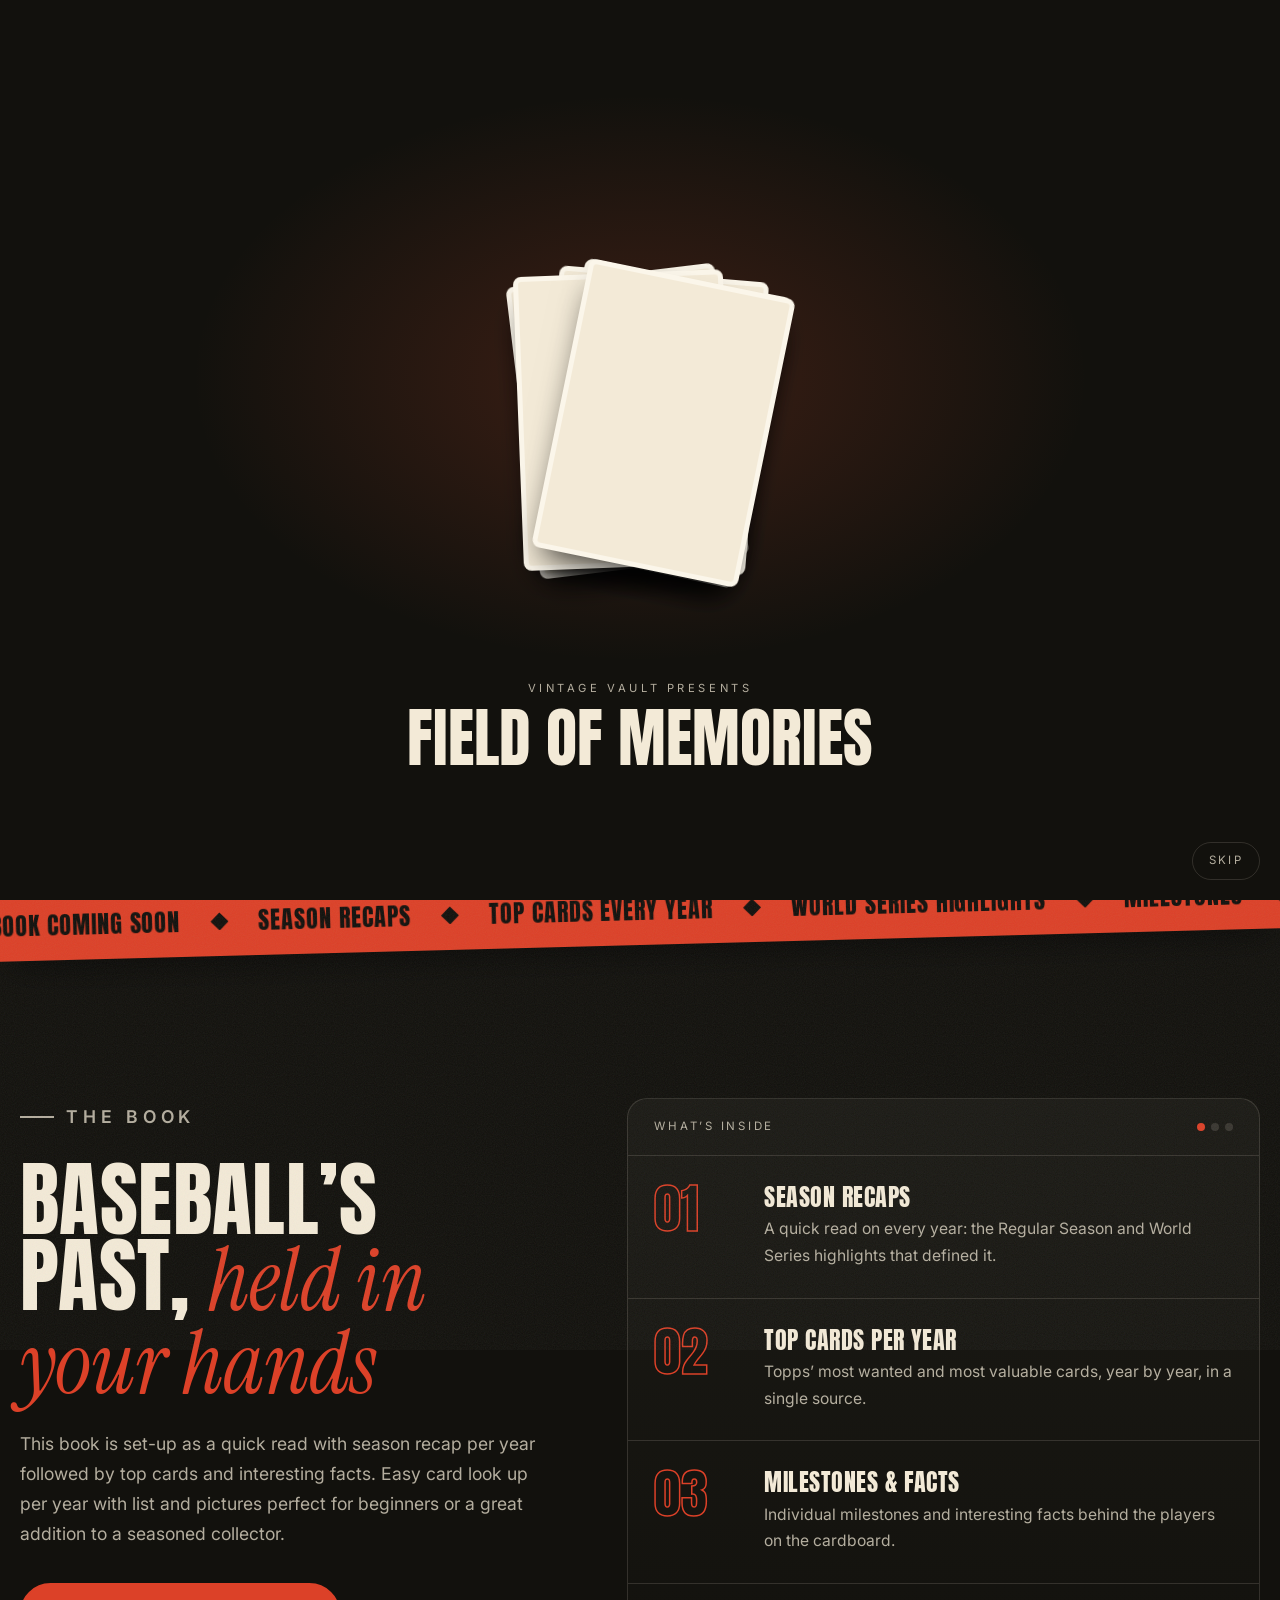
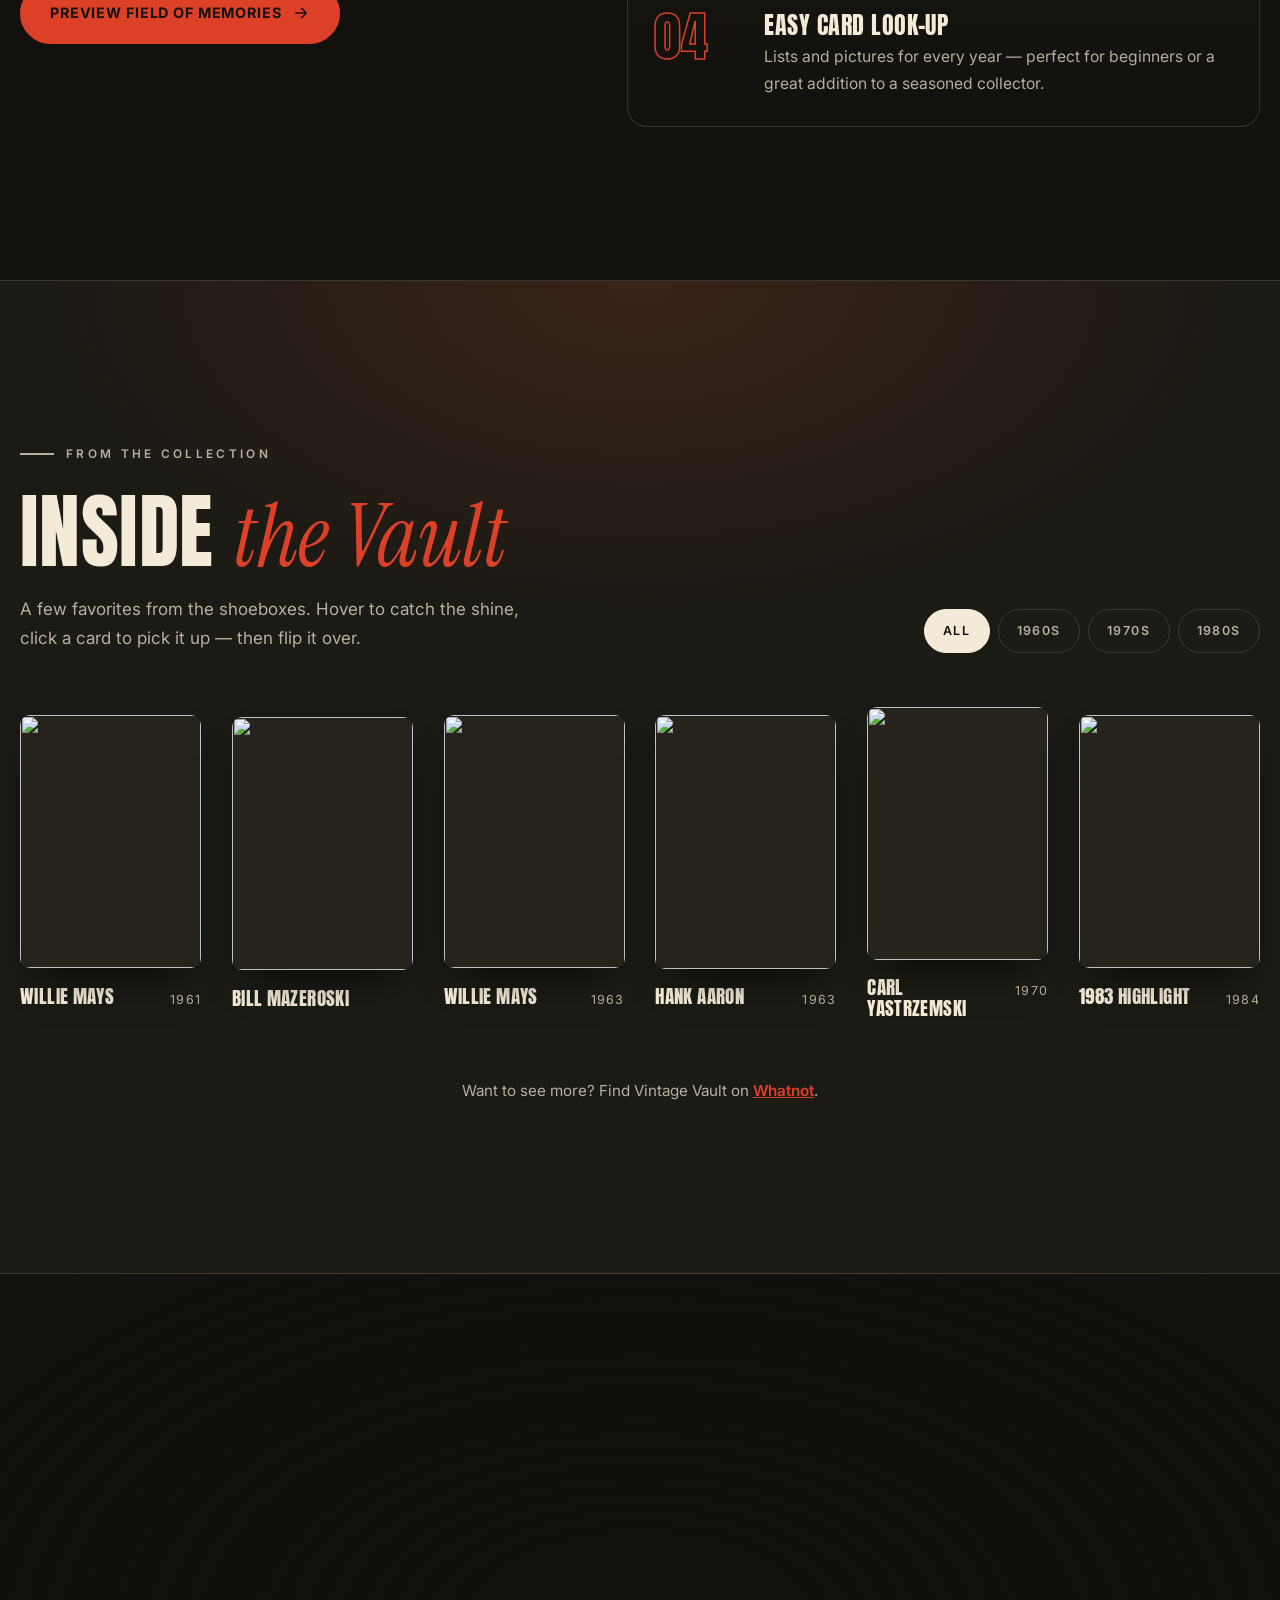
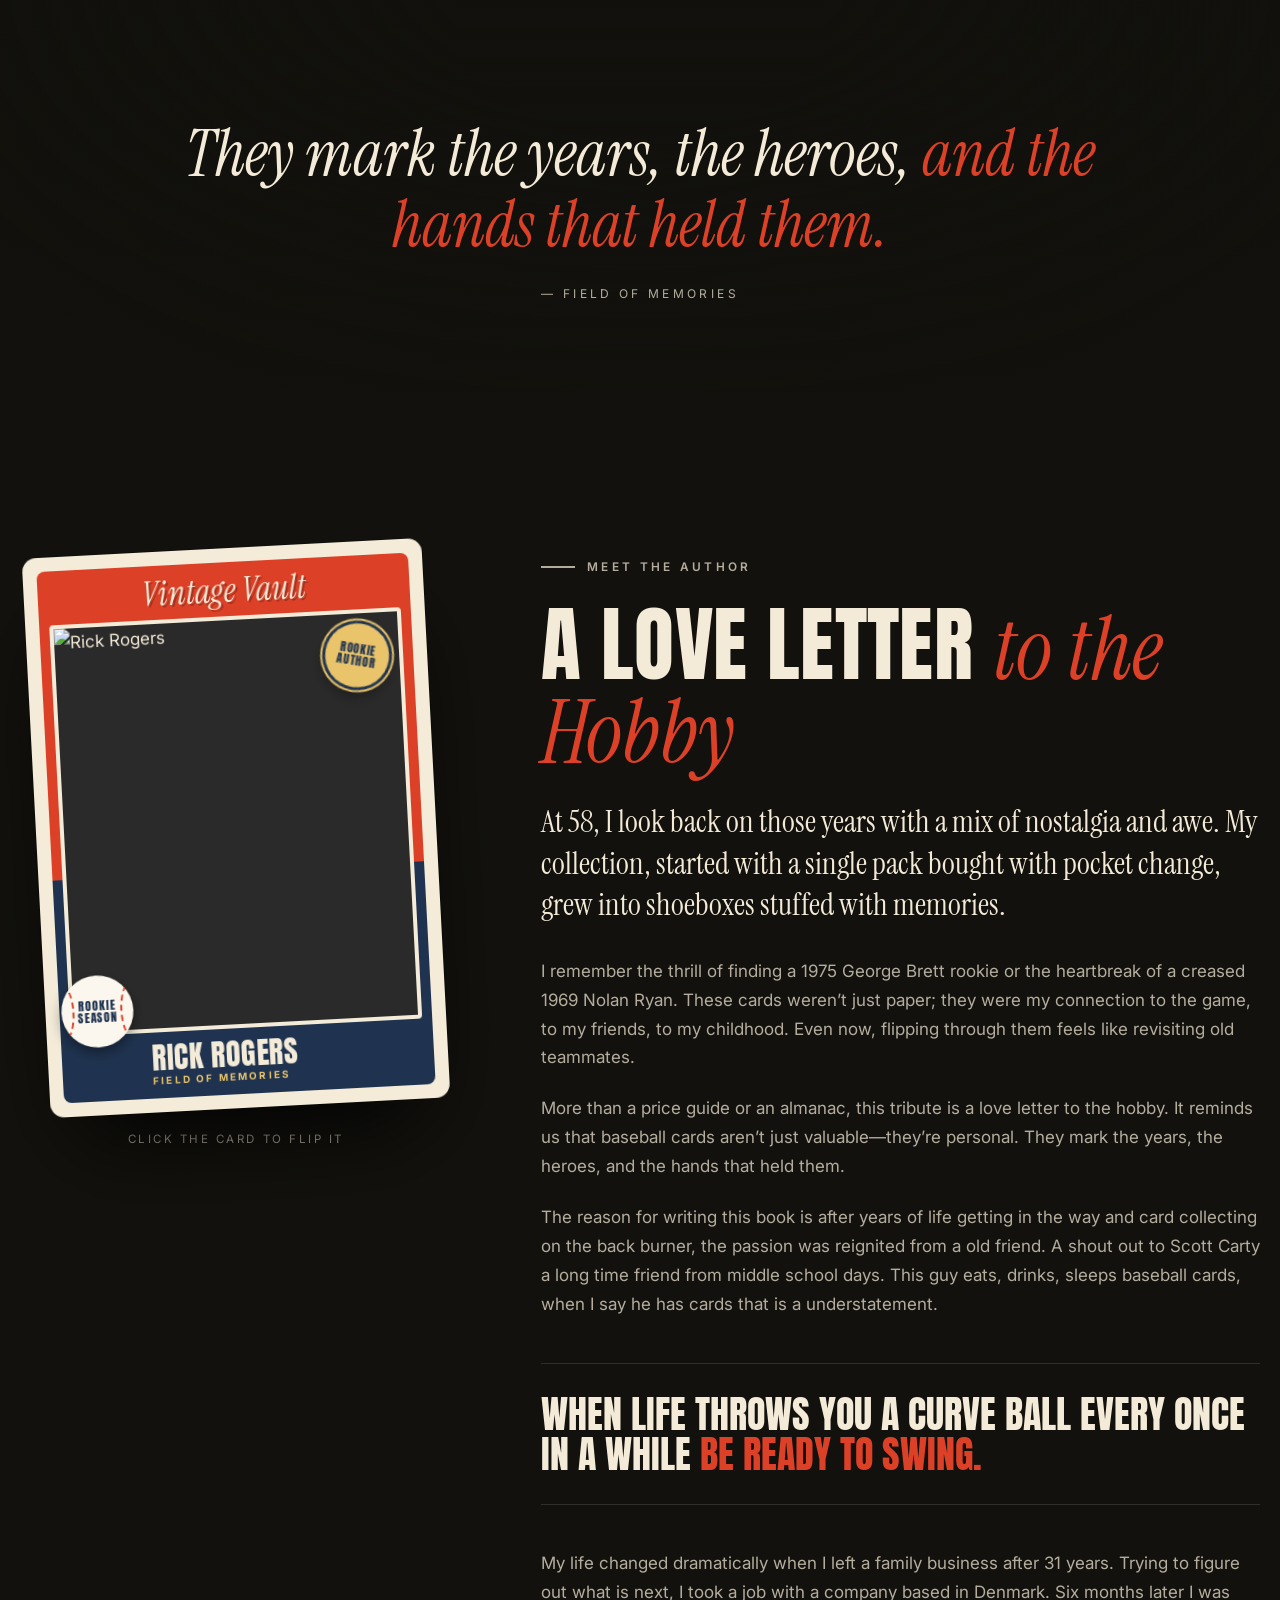
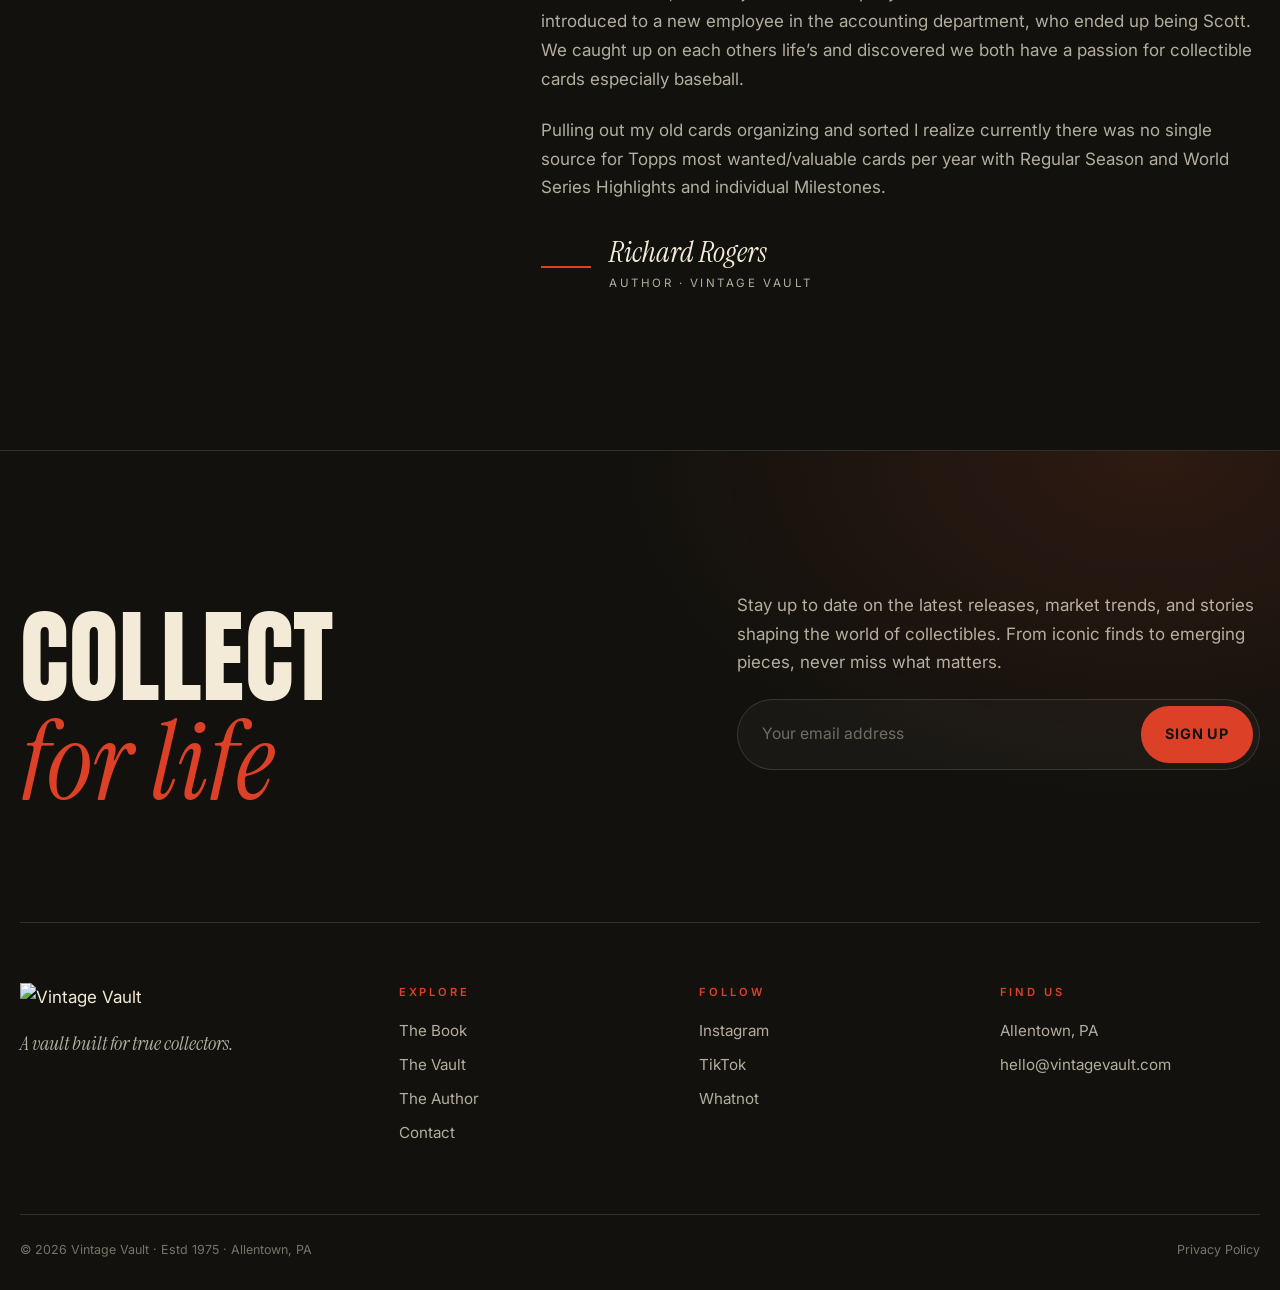
==== index.html @ 449751b3 "Add files via upload" ====
<!doctype html>
<html lang="en">
<head>
  <meta charset="utf-8">
  <meta name="viewport" content="width=device-width, initial-scale=1">
  <title>Field of Memories — A Collector's Journey | Vintage Vault</title>
  <meta name="description" content="Field of Memories by Vintage Vault: season recaps, the top Topps cards of every year, and interesting facts — a love letter to the hobby.">
  <meta property="og:title" content="Field of Memories — A Collector's Journey Back to the Game">
  <meta property="og:description" content="Season recaps, top cards and interesting facts, year by year. From Vintage Vault.">
  <meta property="og:image" content="https://images.squarespace-cdn.com/content/v1/690228b440f75e406c0a7e07/e2e58f80-d996-4e9e-abbd-c59428d1582c/FieldofMemories_Cover_v04_RGB.jpg?format=1500w">
  <meta name="theme-color" content="#12110d">
  <link rel="icon" href="Assets/web/favicon.png">
  <link rel="preconnect" href="https://fonts.googleapis.com">
  <link rel="preconnect" href="https://fonts.gstatic.com" crossorigin>
  <link href="https://fonts.googleapis.com/css2?family=Anton&family=Instrument+Serif:ital@0;1&family=Inter:wght@400;500;600;700&display=swap" rel="stylesheet">
  <link rel="stylesheet" href="styles.css">
</head>
<body class="is-loading">

  <!-- Loader: cards topple onto a stack -->
  <div class="loader" id="loader" aria-hidden="true">
    <div class="loader-stack" id="loaderStack"></div>
    <div class="loader-word">
      <img class="loader-icon" src="Assets/web/vv-cards-icon.png" alt="">
      <span>Vintage Vault presents</span>
      <strong>Field of Memories</strong>
    </div>
    <button class="loader-skip" type="button" id="loaderSkip">Skip</button>
  </div>

  <header class="site-header" id="top">
    <div class="wrap">
      <a class="brand" href="index.html" aria-label="Vintage Vault home">
        <img src="Assets/web/vv-badge.png" alt="Vintage Vault">
      </a>
      <button class="menu-toggle" aria-label="Open menu" aria-expanded="false" aria-controls="nav">
        <svg viewBox="0 0 24 24" fill="none" stroke="currentColor" stroke-width="2" stroke-linecap="round"><path d="M4 7h16M4 12h16M4 17h16"/></svg>
      </button>
      <nav class="nav" id="nav">
        <a href="#book">The Book</a>
        <a href="#vault">The Vault</a>
        <a href="#author">The Author</a>
        <a href="contact.html">Contact</a>
        <a class="btn" href="https://www.dropbox.com/scl/fi/o3pmnzwro0rqeu3ep0iyh/FieldofMemories_TEASER.pdf?rlkey=s6azhcti1goe1i5dv93gu29vc&st=ecki05bc&dl=0" target="_blank" rel="noopener">Preview the Book</a>
      </nav>
    </div>
  </header>

  <main>
    <!-- HERO -->
    <section class="hero">
      <div class="hero-bg" style="background-image:url('https://images.squarespace-cdn.com/content/v1/690228b440f75e406c0a7e07/524ca3c7-4ec6-43af-a282-f2e9a9daa5c9/philip-strong-4JJiKVUoGm8-unsplash.jpg?format=2500w')"></div>
      <div class="wrap">
        <div class="hero-copy">
          <div class="presents reveal"><b>Vintage Vault</b> presents</div>
          <h1 class="reveal d1">
            <span class="outline">Field of</span>
            <span class="fill">Memories</span>
          </h1>
          <p class="hero-tag reveal d2">A Collector’s Journey Back to the Game.</p>
          <div class="hero-ctas reveal d3">
            <a class="btn" href="https://www.dropbox.com/scl/fi/o3pmnzwro0rqeu3ep0iyh/FieldofMemories_TEASER.pdf?rlkey=s6azhcti1goe1i5dv93gu29vc&st=ecki05bc&dl=0" target="_blank" rel="noopener">
              Preview the Book
              <svg viewBox="0 0 24 24" fill="none" stroke="currentColor" stroke-width="2.2" stroke-linecap="round" stroke-linejoin="round"><path d="M5 12h14M13 6l6 6-6 6"/></svg>
            </a>
            <a class="btn btn-line" href="#signup">Get Notified at Launch</a>
          </div>
        </div>
        <div class="hero-book reveal d2">
          <div class="tilt" id="heroTilt">
            <img src="https://images.squarespace-cdn.com/content/v1/690228b440f75e406c0a7e07/e2e58f80-d996-4e9e-abbd-c59428d1582c/FieldofMemories_Cover_v04_RGB.jpg?format=1000w" alt="Field of Memories book cover by Richard Rogers" width="1024" height="1316">
            <div class="shine"></div>
          </div>
        </div>
      </div>
      <div class="scroll-cue">Scroll</div>
    </section>

    <!-- TICKER -->
    <div class="ticker" aria-label="Book coming soon">
      <div class="ticker-track">
        <span>Book Coming Soon</span><span>Season Recaps</span><span>Top Cards Every Year</span><span>World Series Highlights</span><span>Milestones</span><span>Interesting Facts</span>
        <span>Book Coming Soon</span><span>Season Recaps</span><span>Top Cards Every Year</span><span>World Series Highlights</span><span>Milestones</span><span>Interesting Facts</span>
      </div>
    </div>

    <!-- THE BOOK -->
    <section class="section" id="book">
      <div class="wrap book-grid">
        <div class="book-intro">
          <p class="kicker reveal">The Book</p>
          <h2 class="headline reveal d1">Baseball’s Past, <em>held in your hands</em></h2>
          <p class="reveal d2">This book is set-up as a quick read with season recap per year followed by top cards and interesting facts. Easy card look up per year with list and pictures perfect for beginners or a great addition to a seasoned collector.</p>
          <a class="btn reveal d3" href="https://www.dropbox.com/scl/fi/o3pmnzwro0rqeu3ep0iyh/FieldofMemories_TEASER.pdf?rlkey=s6azhcti1goe1i5dv93gu29vc&st=ecki05bc&dl=0" target="_blank" rel="noopener">
            Preview Field of Memories
            <svg viewBox="0 0 24 24" fill="none" stroke="currentColor" stroke-width="2.2" stroke-linecap="round" stroke-linejoin="round"><path d="M5 12h14M13 6l6 6-6 6"/></svg>
          </a>
        </div>

        <div class="scorecard reveal d1">
          <div class="scorecard-head"><span>What’s inside</span><span class="dots"><i></i><i></i><i></i></span></div>
          <div class="inning">
            <div class="no">01</div>
            <div><h3>Season Recaps</h3><p>A quick read on every year: the Regular Season and World Series highlights that defined it.</p></div>
          </div>
          <div class="inning">
            <div class="no">02</div>
            <div><h3>Top Cards Per Year</h3><p>Topps’ most wanted and most valuable cards, year by year, in a single source.</p></div>
          </div>
          <div class="inning">
            <div class="no">03</div>
            <div><h3>Milestones &amp; Facts</h3><p>Individual milestones and interesting facts behind the players on the cardboard.</p></div>
          </div>
          <div class="inning">
            <div class="no">04</div>
            <div><h3>Easy Card Look-Up</h3><p>Lists and pictures for every year — perfect for beginners or a great addition to a seasoned collector.</p></div>
          </div>
        </div>
      </div>
    </section>

    <!-- THE VAULT (gallery) -->
    <section class="section vault" id="vault">
      <div class="wrap">
        <div class="vault-head">
          <div>
            <p class="kicker reveal">From the Collection</p>
            <h2 class="headline reveal d1">Inside <em>the Vault</em></h2>
            <p class="reveal d2">A few favorites from the shoeboxes. Hover to catch the shine, click a card to pick it up — then flip it over.</p>
          </div>
          <div class="filters reveal d2" id="filters" role="group" aria-label="Filter cards by decade"></div>
        </div>
        <div class="card-grid" id="cardGrid"></div>
        <p class="vault-foot">Want to see more? Find Vintage Vault on <a href="https://www.whatnot.com/s/THfKXav6" target="_blank" rel="noopener">Whatnot</a>.</p>
      </div>
    </section>

    <!-- PHOTO BAND -->
    <section class="band" aria-label="Quote">
      <img src="https://images.squarespace-cdn.com/content/v1/690228b440f75e406c0a7e07/89bb7839-544f-4e0c-b352-c9227f6cc8e5/1953_Baseball.jpg?format=2500w" alt="Vintage black and white photo of Pirates and Dodgers players in the clubhouse" id="bandImg">
      <blockquote class="reveal">
        <p>They mark the years, the heroes, <span>and the hands that held them.</span></p>
        <cite>— Field of Memories</cite>
      </blockquote>
    </section>

    <!-- AUTHOR -->
    <section class="section" id="author">
      <div class="wrap author-grid">
        <div class="author-photo reveal">
          <!-- Rick's baseball card: tilts on hover, flips on click -->
          <button class="rick-card" id="rickCard" type="button" aria-label="Rick Rogers baseball card. Click to flip it over.">
            <div class="rc-inner">
              <!-- FRONT -->
              <div class="rc-front">
                <div class="rc-frame">
                  <div class="rc-team">Vintage Vault</div>
                  <div class="rc-photo">
                    <img src="https://images.squarespace-cdn.com/content/v1/690228b440f75e406c0a7e07/0ce266f2-ced7-4f81-99c9-0308e0a01762/Rick-Rogers-Headshot.jpg?format=1000w" alt="Rick Rogers">
                    <span class="rc-rookie">Rookie<br>Author</span>
                  </div>
                  <div class="rc-ball"><span>Rookie<br>Season</span></div>
                  <div class="rc-name">
                    <strong>Rick Rogers</strong>
                    <small>Field of Memories</small>
                  </div>
                  <img class="rc-logo" src="Assets/web/vv-cards-icon.png" alt="">
                </div>
                <div class="rc-glare"></div>
              </div>
              <!-- BACK -->
              <div class="rc-back">
                <div class="rcb-head">
                  <span class="rcb-no">58</span>
                  <div>
                    <strong>Rick Rogers</strong>
                    <small>Author · Vintage Vault</small>
                  </div>
                </div>
                <p class="rcb-home"><b>Home:</b> Allentown, PA &nbsp;·&nbsp; <b>Estd:</b> 1975</p>
                <table class="rcb-stats">
                  <thead><tr><th>Age</th><th>Yrs Family Biz</th><th>First Pack</th><th>Book</th></tr></thead>
                  <tbody><tr><td>58</td><td>31</td><td>Pocket Change</td><td>#1</td></tr></tbody>
                </table>
                <div class="rcb-box">
                  <h5>Career Highlights</h5>
                  <p><b>Best pull:</b> 1975 George Brett rookie.</p>
                  <p><b>Heartbreak:</b> a creased 1969 Nolan Ryan.</p>
                  <p><b>Assist:</b> old middle-school teammate Scott Carty, who reignited the passion.</p>
                </div>
                <p class="rcb-quote">“When life throws you a curve ball every once in a while be ready to swing.”</p>
              </div>
            </div>
          </button>
          <p class="rc-hint">Click the card to flip it</p>
        </div>
        <div class="author-copy">
          <p class="kicker reveal">Meet the Author</p>
          <h2 class="headline reveal d1">A Love Letter <em>to the Hobby</em></h2>

          <p class="lede reveal">At 58, I look back on those years with a mix of nostalgia and awe. My collection, started with a single pack bought with pocket change, grew into shoeboxes stuffed with memories.</p>

          <p class="reveal">I remember the thrill of finding a 1975 George Brett rookie or the heartbreak of a creased 1969 Nolan Ryan. These cards weren’t just paper; they were my connection to the game, to my friends, to my childhood. Even now, flipping through them feels like revisiting old teammates.</p>

          <p class="reveal">More than a price guide or an almanac, this tribute is a love letter to the hobby. It reminds us that baseball cards aren’t just valuable—they’re personal. They mark the years, the heroes, and the hands that held them.</p>

          <p class="reveal">The reason for writing this book is after years of life getting in the way and card collecting on the back burner, the passion was reignited from a old friend. A shout out to Scott Carty a long time friend from middle school days. This guy eats, drinks, sleeps baseball cards, when I say he has cards that is a understatement.</p>

          <p class="pull reveal">When life throws you a curve ball every once in a while <span>be ready to swing.</span></p>

          <p class="reveal">My life changed dramatically when I left a family business after 31 years. Trying to figure out what is next, I took a job with a company based in Denmark. Six months later I was introduced to a new employee in the accounting department, who ended up being Scott. We caught up on each others life’s and discovered we both have a passion for collectible cards especially baseball.</p>

          <p class="reveal">Pulling out my old cards organizing and sorted I realize currently there was no single source for Topps most wanted/valuable cards per year with Regular Season and World Series Highlights and individual Milestones.</p>

          <div class="sig reveal">
            <div><strong>Richard Rogers</strong><small>Author · Vintage Vault</small></div>
          </div>
        </div>
      </div>
    </section>
  </main>

  <!-- FOOTER + SIGNUP -->
  <footer class="site-footer" id="signup">
    <div class="wrap">
      <div class="signup-block">
        <h2 class="headline reveal">Collect <em>for life</em></h2>
        <div class="reveal d1">
          <p>Stay up to date on the latest releases, market trends, and stories shaping the world of collectibles. From iconic finds to emerging pieces, never miss what matters.</p>
          <!-- TODO: connect to your email provider (Mailchimp, Kit, Squarespace Email, etc.) -->
          <form class="signup-form" data-demo-form>
            <label class="sr-only" for="signupEmail">Email address</label>
            <input id="signupEmail" type="email" name="email" placeholder="Your email address" required autocomplete="email">
            <button class="btn" type="submit">Sign Up</button>
          </form>
          <p class="form-msg" role="status" aria-live="polite"></p>
        </div>
      </div>

      <div class="footer-main">
        <div>
          <img class="footer-badge" src="Assets/web/vv-badge.png" alt="Vintage Vault">
          <p class="tagline">A vault built for true collectors.</p>
        </div>
        <div>
          <h4>Explore</h4>
          <ul>
            <li><a href="#book">The Book</a></li>
            <li><a href="#vault">The Vault</a></li>
            <li><a href="#author">The Author</a></li>
            <li><a href="contact.html">Contact</a></li>
          </ul>
        </div>
        <div>
          <h4>Follow</h4>
          <ul>
            <li><a href="#" data-todo="instagram">Instagram</a></li>
            <li><a href="#" data-todo="tiktok">TikTok</a></li>
            <li><a href="https://www.whatnot.com/s/THfKXav6" target="_blank" rel="noopener">Whatnot</a></li>
          </ul>
        </div>
        <div>
          <h4>Find Us</h4>
          <ul>
            <li>Allentown, PA</li>
            <li><a href="mailto:hello@vintagevault.com">hello@vintagevault.com</a></li>
          </ul>
        </div>
      </div>

      <div class="footer-bottom">
        <span>© <span data-year></span> Vintage Vault · Estd 1975 · Allentown, PA</span>
        <a href="#">Privacy Policy</a>
      </div>
    </div>
  </footer>

  <!-- Lightbox -->
  <div class="lightbox" id="lightbox" role="dialog" aria-modal="true" aria-labelledby="lbName" hidden>
    <button class="lb-btn lb-close" id="lbClose" aria-label="Close">
      <svg viewBox="0 0 24 24" fill="none" stroke="currentColor" stroke-width="2" stroke-linecap="round"><path d="M6 6l12 12M18 6L6 18"/></svg>
    </button>
    <div class="lb-inner">
      <button class="flip" id="lbFlip" aria-label="Flip card">
        <div class="flip-inner">
          <div class="flip-front"><img id="lbImg" alt=""></div>
          <div class="flip-back" id="lbBack"></div>
        </div>
      </button>
      <div class="lb-info">
        <p class="kicker" id="lbKicker"></p>
        <h3 id="lbName"></h3>
        <p class="sub" id="lbSub"></p>
        <p class="hint">
          <svg width="18" height="18" viewBox="0 0 24 24" fill="none" stroke="currentColor" stroke-width="2" stroke-linecap="round" stroke-linejoin="round"><path d="M21 12a9 9 0 1 1-3-6.7L21 8"/><path d="M21 3v5h-5"/></svg>
          Click the card to flip it over
        </p>
        <div class="lb-nav">
          <button class="lb-btn" id="lbPrev" aria-label="Previous card"><svg viewBox="0 0 24 24" fill="none" stroke="currentColor" stroke-width="2" stroke-linecap="round" stroke-linejoin="round"><path d="M15 6l-6 6 6 6"/></svg></button>
          <button class="lb-btn" id="lbNext" aria-label="Next card"><svg viewBox="0 0 24 24" fill="none" stroke="currentColor" stroke-width="2" stroke-linecap="round" stroke-linejoin="round"><path d="M9 6l6 6-6 6"/></svg></button>
        </div>
      </div>
    </div>
  </div>

  <script src="main.js"></script>
</body>
</html>
---- styles.css ----
/* ==========================================================
   Vintage Vault — Field of Memories
   Night-game theme: dark stadium, cream card stock, VV red.
   ========================================================== */

:root {
  --night: #12110d;
  --night-2: #1b1a15;
  --night-3: #25231c;
  --cream: #f3ead7;
  --cream-dim: rgba(243, 234, 215, 0.72);
  --cream-faint: rgba(243, 234, 215, 0.14);
  --red: #dc4128;          /* Vintage Vault red (from logo) */
  --red-hot: #ee5a3c;
  --vv-cream: #e0cfb9;     /* Vintage Vault cream (from logo) */
  --navy: #1f3350;         /* book cover navy */
  --gold: #e9c46a;

  --display: "Anton", "Impact", sans-serif;
  --serif: "Instrument Serif", Georgia, serif;
  --sans: "Inter", system-ui, -apple-system, sans-serif;

  --wrap: 1240px;
  --ease: cubic-bezier(.2, .7, .2, 1);
}

*, *::before, *::after { box-sizing: border-box; }
html { scroll-behavior: smooth; }
body {
  margin: 0;
  background: var(--night);
  color: var(--cream);
  font-family: var(--sans);
  font-size: 17px;
  line-height: 1.7;
  -webkit-font-smoothing: antialiased;
  overflow-x: hidden;
}
img { max-width: 100%; height: auto; display: block; }
a { color: inherit; }
button { font: inherit; }

/* Film grain over everything */
body::after {
  content: "";
  position: fixed;
  inset: -50%;
  pointer-events: none;
  z-index: 100;
  opacity: .07;
  background-image: url("data:image/svg+xml,%3Csvg xmlns='http://www.w3.org/2000/svg' width='160' height='160'%3E%3Cfilter id='n'%3E%3CfeTurbulence type='fractalNoise' baseFrequency='.9' numOctaves='3' stitchTiles='stitch'/%3E%3C/filter%3E%3Crect width='100%25' height='100%25' filter='url(%23n)'/%3E%3C/svg%3E");
  animation: grain 1.2s steps(6) infinite;
}
@keyframes grain {
  0% { transform: translate(0, 0); }
  20% { transform: translate(-3%, 2%); }
  40% { transform: translate(2%, -3%); }
  60% { transform: translate(-2%, -1%); }
  80% { transform: translate(3%, 3%); }
}

.wrap { width: min(var(--wrap), 100% - 40px); margin-inline: auto; }

/* ---------- Type helpers ---------- */
.kicker {
  display: inline-flex;
  align-items: center;
  gap: 12px;
  font-size: .74rem;
  font-weight: 600;
  letter-spacing: .28em;
  text-transform: uppercase;
  color: var(--red);
  margin: 0 0 30px;
}
.kicker::before { content: ""; width: 34px; height: 2px; background: currentColor; }

.headline {
  font-family: var(--display);
  font-weight: 400;
  text-transform: uppercase;
  line-height: .92;
  letter-spacing: .005em;
  font-size: clamp(2.8rem, 6.4vw, 5.6rem);
  margin: 0;
}
.headline em {
  font-family: var(--serif);
  font-style: italic;
  text-transform: none;
  color: var(--red);
  letter-spacing: 0;
  font-size: 1.06em;
}

/* ---------- Buttons ---------- */
.btn {
  --bg: var(--red);
  display: inline-flex;
  align-items: center;
  gap: 10px;
  padding: 16px 28px;
  border-radius: 999px;
  background: var(--bg);
  color: var(--night);
  font-weight: 700;
  font-size: .9rem;
  letter-spacing: .06em;
  text-transform: uppercase;
  text-decoration: none;
  border: 2px solid var(--bg);
  cursor: pointer;
  transition: transform .25s var(--ease), background .25s, color .25s, box-shadow .25s;
}
.btn:hover { transform: translateY(-2px); background: var(--red-hot); border-color: var(--red-hot); box-shadow: 0 12px 30px -10px rgba(216, 81, 47, .7); }
.btn svg { width: 18px; height: 18px; transition: transform .25s var(--ease); }
.btn:hover svg { transform: translateX(3px); }
.btn-line { background: transparent; color: var(--cream); border-color: var(--cream-faint); }
.btn-line:hover { background: var(--cream); color: var(--night); border-color: var(--cream); box-shadow: none; }

/* ---------- Header ---------- */
.site-header {
  position: fixed;
  inset: 0 0 auto 0;
  z-index: 50;
  padding: 16px 0;
  transition: background .35s, padding .35s, backdrop-filter .35s;
}
.site-header.scrolled {
  background: rgba(18, 17, 13, .82);
  backdrop-filter: blur(14px);
  -webkit-backdrop-filter: blur(14px);
  padding: 8px 0;
  border-bottom: 1px solid var(--cream-faint);
}
.site-header .wrap { display: flex; align-items: center; justify-content: space-between; gap: 24px; }
.brand { display: flex; align-items: center; gap: 14px; text-decoration: none; }
.brand img { width: 170px; height: auto; transition: width .45s var(--ease); filter: drop-shadow(0 8px 18px rgba(0,0,0,.45)); }
.scrolled .brand img { width: 84px; filter: none; }
.brand span {
  font-size: .7rem;
  letter-spacing: .24em;
  text-transform: uppercase;
  color: var(--cream-dim);
  line-height: 1.4;
}
.nav { display: flex; align-items: center; gap: 30px; }
.nav a:not(.btn) {
  text-decoration: none;
  font-size: .82rem;
  font-weight: 500;
  letter-spacing: .14em;
  text-transform: uppercase;
  color: var(--cream-dim);
  position: relative;
  transition: color .2s;
}
.nav a:not(.btn)::after {
  content: "";
  position: absolute; left: 0; right: 0; bottom: -6px;
  height: 2px; background: var(--red);
  transform: scaleX(0); transform-origin: left;
  transition: transform .3s var(--ease);
}
.nav a:not(.btn):hover, .nav a[aria-current="page"] { color: var(--cream); }
.nav a:not(.btn):hover::after, .nav a[aria-current="page"]::after { transform: scaleX(1); }
.nav .btn { padding: 11px 20px; font-size: .78rem; }

.menu-toggle { display: none; background: none; border: 0; color: var(--cream); padding: 8px; cursor: pointer; }
.menu-toggle svg { width: 28px; height: 28px; }

@media (max-width: 900px) {
  .brand span { display: none; }
  .menu-toggle { display: block; }
  .nav {
    position: absolute;
    top: calc(100% + 6px); left: 20px; right: 20px;
    flex-direction: column; align-items: stretch; gap: 2px;
    background: var(--night-2);
    border: 1px solid var(--cream-faint);
    border-radius: 16px;
    padding: 14px;
    box-shadow: 0 30px 60px rgba(0,0,0,.5);
    display: none;
  }
  .nav.open { display: flex; }
  .nav a:not(.btn) { padding: 12px; }
  .nav a:not(.btn)::after { display: none; }
  .nav .btn { justify-content: center; margin-top: 8px; }
}

/* ---------- Hero ---------- */
.hero {
  position: relative;
  min-height: 100vh;
  min-height: 100svh;
  display: flex;
  align-items: center;
  overflow: hidden;
  isolation: isolate;
}
.hero-bg {
  position: absolute; inset: -4%;
  z-index: -2;
  background-size: cover;
  background-position: center 35%;
  filter: grayscale(1) contrast(1.15) brightness(.55);
  transform: scale(1.06);
  animation: drift 26s ease-in-out infinite alternate;
}
@keyframes drift { to { transform: scale(1.14) translate(-1.5%, -1%); } }
.hero::before {
  /* stadium light glow + vignette */
  content: "";
  position: absolute; inset: 0; z-index: -1;
  background:
    radial-gradient(60% 50% at 72% 18%, rgba(255, 214, 160, .20), transparent 60%),
    radial-gradient(40% 40% at 20% 8%, rgba(255, 214, 160, .10), transparent 60%),
    linear-gradient(90deg, rgba(18,17,13,.92) 0%, rgba(18,17,13,.55) 55%, rgba(18,17,13,.35) 100%),
    linear-gradient(180deg, rgba(18,17,13,.4) 0%, transparent 30%, rgba(18,17,13,1) 100%);
}
.hero .wrap {
  display: grid;
  grid-template-columns: 1.15fr .85fr;
  gap: 40px;
  align-items: center;
  padding: 180px 0 90px;
}
.presents {
  display: inline-flex;
  align-items: center;
  gap: 12px;
  padding: 8px 16px 8px 8px;
  border: 1px solid var(--cream-faint);
  border-radius: 999px;
  background: rgba(18,17,13,.45);
  backdrop-filter: blur(6px);
  font-size: .72rem;
  letter-spacing: .22em;
  text-transform: uppercase;
  color: var(--cream-dim);
  margin-bottom: 26px;
}
.presents b {
  background: var(--red);
  color: var(--night);
  border-radius: 999px;
  padding: 4px 10px;
  font-weight: 700;
  letter-spacing: .14em;
}
.hero h1 {
  font-family: var(--display);
  font-weight: 400;
  text-transform: uppercase;
  line-height: .86;
  font-size: clamp(4rem, 11vw, 9.6rem);
  margin: 0;
  letter-spacing: -.005em;
}
.hero h1 .outline {
  display: block;
  color: transparent;
  -webkit-text-stroke: 2px var(--cream);
  margin-bottom: .1em;
}
.hero h1 .fill { display: block; color: var(--red); }
.hero-tag {
  font-family: var(--serif);
  font-style: italic;
  font-size: clamp(1.5rem, 2.6vw, 2.2rem);
  line-height: 1.2;
  margin: 26px 0 36px;
  color: var(--cream);
  max-width: 18em;
}
.hero-ctas { display: flex; gap: 14px; flex-wrap: wrap; }

.hero-book {
  perspective: 1400px;
  justify-self: center;
  width: min(400px, 100%);
  position: relative;
}
.hero-book::before {
  content: "";
  position: absolute; inset: 10% -10% -10%;
  background: radial-gradient(closest-side, rgba(216,81,47,.55), transparent);
  filter: blur(30px);
  z-index: -1;
}
.hero-book .tilt {
  transform-style: preserve-3d;
  transform: rotateY(-14deg) rotateX(4deg) rotateZ(2deg);
  transition: transform .6s var(--ease);
  animation: float 6s ease-in-out infinite;
}
@keyframes float { 50% { translate: 0 -12px; } }
.hero-book img {
  border-radius: 4px 8px 8px 4px;
  box-shadow:
    -1px 0 0 rgba(255,255,255,.2) inset,
    30px 40px 60px -20px rgba(0,0,0,.8),
    8px 10px 20px rgba(0,0,0,.4);
}
.hero-book .shine {
  position: absolute; inset: 0;
  border-radius: 4px 8px 8px 4px;
  background: linear-gradient(115deg, transparent 30%, rgba(255,255,255,.22) 48%, transparent 62%);
  mix-blend-mode: screen;
  pointer-events: none;
}
.scroll-cue {
  position: absolute;
  left: 50%; bottom: 26px;
  translate: -50% 0;
  font-size: .68rem;
  letter-spacing: .3em;
  text-transform: uppercase;
  color: var(--cream-dim);
  display: flex; flex-direction: column; align-items: center; gap: 10px;
}
.scroll-cue::after {
  content: "";
  width: 1px; height: 40px;
  background: linear-gradient(var(--cream), transparent);
  animation: cue 2s ease-in-out infinite;
  transform-origin: top;
}
@keyframes cue { 0% { transform: scaleY(0); } 50% { transform: scaleY(1); } 100% { transform: scaleY(1); opacity: 0; } }

@media (max-width: 900px) {
  .hero .wrap { grid-template-columns: 1fr; text-align: left; padding-top: 120px; }
  .hero-book { width: min(280px, 70%); justify-self: start; margin-top: 10px; }
  .scroll-cue { display: none; }
}

/* ---------- Ticker ---------- */
.ticker {
  background: var(--red);
  color: var(--night);
  overflow: hidden;
  transform: rotate(-1.5deg);
  margin: -24px -10px 0;
  position: relative;
  z-index: 5;
  box-shadow: 0 20px 40px -20px rgba(0,0,0,.8);
}
.ticker-track { display: flex; width: max-content; animation: ticker 40s linear infinite; }
.ticker span {
  font-family: var(--display);
  font-size: clamp(1.1rem, 2vw, 1.5rem);
  letter-spacing: .04em;
  text-transform: uppercase;
  padding: 14px 0;
  white-space: nowrap;
  display: inline-flex;
  align-items: center;
}
.ticker span::after {
  content: "";
  width: 18px; height: 18px;
  margin: 0 30px;
  background: var(--night);
  clip-path: polygon(50% 0, 100% 50%, 50% 100%, 0 50%);  /* baseball diamond */
}
@keyframes ticker { to { transform: translateX(-50%); } }

/* ---------- Sections ---------- */
.section { padding: clamp(90px, 12vw, 160px) 0; position: relative; }

/* ---------- The Book ---------- */
.book-grid {
  display: grid;
  grid-template-columns: .9fr 1.1fr;
  gap: clamp(40px, 7vw, 110px);
  align-items: start;
}
.book-intro { position: sticky; top: 120px; }
.book-intro p {
  font-size: 1.1rem;
  color: var(--cream-dim);
  margin: 26px 0 34px;
  max-width: 30em;
}
.scorecard {
  border: 1px solid var(--cream-faint);
  border-radius: 20px;
  overflow: hidden;
  background: linear-gradient(180deg, var(--night-2), var(--night));
}
.scorecard-head {
  display: flex; justify-content: space-between; align-items: center;
  padding: 18px 26px;
  border-bottom: 1px solid var(--cream-faint);
  font-size: .72rem; letter-spacing: .24em; text-transform: uppercase; color: var(--cream-dim);
}
.scorecard-head .dots { display: flex; gap: 6px; }
.scorecard-head .dots i { width: 8px; height: 8px; border-radius: 50%; background: var(--cream-faint); }
.scorecard-head .dots i:first-child { background: var(--red); }
.inning {
  display: grid;
  grid-template-columns: 90px 1fr;
  gap: 20px;
  padding: 28px 26px;
  border-bottom: 1px solid var(--cream-faint);
  transition: background .3s;
}
.inning:last-child { border-bottom: 0; }
.inning:hover { background: rgba(216,81,47,.07); }
.inning .no {
  font-family: var(--display);
  font-size: 3.4rem;
  line-height: .9;
  color: transparent;
  -webkit-text-stroke: 1.5px var(--red);
  transition: color .3s;
}
.inning:hover .no { color: var(--red); }
.inning h3 {
  font-family: var(--display);
  font-weight: 400;
  text-transform: uppercase;
  font-size: 1.5rem;
  letter-spacing: .02em;
  margin: 0 0 6px;
  line-height: 1.1;
}
.inning p { margin: 0; color: var(--cream-dim); font-size: .98rem; }

@media (max-width: 900px) {
  .book-grid { grid-template-columns: 1fr; }
  .book-intro { position: static; }
  .inning { grid-template-columns: 64px 1fr; }
  .inning .no { font-size: 2.6rem; }
}

/* ---------- The Vault (gallery) ---------- */
.vault {
  background:
    radial-gradient(70% 50% at 50% 0%, rgba(216,81,47,.16), transparent 70%),
    var(--night-2);
  border-block: 1px solid var(--cream-faint);
  overflow: hidden;
}
.vault-head {
  display: flex;
  justify-content: space-between;
  align-items: end;
  gap: 30px;
  flex-wrap: wrap;
  margin-bottom: 54px;
}
.vault-head p { max-width: 30em; color: var(--cream-dim); margin: 18px 0 0; }
.filters { display: flex; gap: 8px; flex-wrap: wrap; }
.filters button {
  background: transparent;
  color: var(--cream-dim);
  border: 1px solid var(--cream-faint);
  padding: 10px 18px;
  border-radius: 999px;
  font-size: .78rem;
  font-weight: 600;
  letter-spacing: .12em;
  text-transform: uppercase;
  cursor: pointer;
  transition: all .25s;
}
.filters button:hover { color: var(--cream); border-color: var(--cream-dim); }
.filters button[aria-pressed="true"] { background: var(--cream); color: var(--night); border-color: var(--cream); }

.card-grid {
  display: grid;
  grid-template-columns: repeat(6, 1fr);
  gap: clamp(18px, 2.4vw, 34px);
  perspective: 1200px;
}
@media (max-width: 1100px) { .card-grid { grid-template-columns: repeat(3, 1fr); } }
@media (max-width: 560px)  { .card-grid { grid-template-columns: repeat(2, 1fr); } }
.vcard {
  position: relative;
  background: none;
  border: 0;
  padding: 0;
  cursor: pointer;
  text-align: left;
  color: inherit;
  transform-style: preserve-3d;
  transition: opacity .4s, transform .4s;
}
.vcard.hide { display: none; }
.vcard .face {
  position: relative;
  border-radius: 10px;
  overflow: hidden;
  aspect-ratio: 5 / 7;
  background: var(--night-3);
  transform: rotateX(var(--rx, 0deg)) rotateY(var(--ry, 0deg));
  transition: transform .5s var(--ease), box-shadow .5s var(--ease);
  box-shadow: 0 20px 40px -20px rgba(0,0,0,.9);
  will-change: transform;
}
.vcard:hover .face, .vcard:focus-visible .face {
  transition: transform .08s linear, box-shadow .4s;
  box-shadow: 0 40px 70px -24px rgba(0,0,0,.95), 0 0 0 1px rgba(255,255,255,.08);
}
.vcard .face img { width: 100%; height: 100%; object-fit: cover; }
.vcard .glare {
  /* holographic sheen follows the cursor */
  position: absolute; inset: 0;
  background:
    radial-gradient(circle at var(--gx, 50%) var(--gy, 50%), rgba(255,255,255,.45), transparent 45%),
    linear-gradient(125deg, rgba(255,0,128,.0) 20%, rgba(255,120,80,.18) 40%, rgba(120,200,255,.18) 60%, rgba(255,255,255,0) 80%);
  mix-blend-mode: overlay;
  opacity: 0;
  transition: opacity .35s;
  pointer-events: none;
}
.vcard:hover .glare, .vcard:focus-visible .glare { opacity: 1; }
.vcard:focus-visible { outline: none; }
.vcard:focus-visible .face { outline: 3px solid var(--red); outline-offset: 4px; }
.vcard .meta { margin-top: 16px; display: flex; justify-content: space-between; align-items: baseline; gap: 10px; }
.vcard .meta strong {
  font-family: var(--display);
  font-weight: 400;
  text-transform: uppercase;
  font-size: 1.2rem;
  letter-spacing: .02em;
  line-height: 1.1;
}
.vcard .meta span { font-size: .78rem; color: var(--cream-dim); letter-spacing: .1em; white-space: nowrap; }
.vault-foot { margin-top: 60px; text-align: center; color: var(--cream-dim); font-size: .95rem; }
.vault-foot a { color: var(--red); font-weight: 600; }

/* Lightbox */
.lightbox {
  position: fixed; inset: 0;
  z-index: 200;
  display: grid;
  place-items: center;
  padding: 20px;
  background: rgba(10, 9, 7, .9);
  backdrop-filter: blur(10px);
  -webkit-backdrop-filter: blur(10px);
  opacity: 0;
  visibility: hidden;
  transition: opacity .35s, visibility .35s;
}
.lightbox.open { opacity: 1; visibility: visible; }
.lb-inner {
  display: grid;
  grid-template-columns: auto 1fr;
  gap: clamp(30px, 5vw, 70px);
  align-items: center;
  max-width: 980px;
  width: 100%;
}
.flip {
  width: min(360px, 42vw);
  aspect-ratio: 5 / 7;
  perspective: 1600px;
  cursor: pointer;
  background: none; border: 0; padding: 0;
}
.flip-inner {
  position: relative;
  width: 100%; height: 100%;
  transform-style: preserve-3d;
  transition: transform .9s var(--ease);
}
.flip.flipped .flip-inner { transform: rotateY(180deg); }
.flip-front, .flip-back {
  position: absolute; inset: 0;
  backface-visibility: hidden;
  -webkit-backface-visibility: hidden;
  border-radius: 12px;
  overflow: hidden;
  box-shadow: 0 50px 100px -30px rgba(0,0,0,1);
}
.flip-front img { width: 100%; height: 100%; object-fit: cover; }
.flip-back {
  transform: rotateY(180deg);
  /* old-school cardboard card back */
  background:
    repeating-linear-gradient(0deg, rgba(0,0,0,.035) 0 2px, transparent 2px 4px),
    #d9b99a;
  color: #2b1f16;
  padding: 22px;
  display: flex;
  flex-direction: column;
  text-align: left;
  border: 10px solid #efe4cf;
}
.flip-back .cb-top {
  display: flex; justify-content: space-between; align-items: center;
  border-bottom: 2px solid #2b1f16;
  padding-bottom: 10px; margin-bottom: 14px;
}
.flip-back .cb-no {
  background: var(--red); color: #fff;
  font-family: var(--display); font-size: 1.1rem;
  width: 44px; height: 44px; border-radius: 50%;
  display: grid; place-items: center;
}
.flip-back h4 { font-family: var(--display); font-weight: 400; text-transform: uppercase; font-size: 1.6rem; margin: 0; line-height: 1; }
.flip-back dl { margin: 0; display: grid; grid-template-columns: auto 1fr; gap: 8px 14px; font-size: .88rem; }
.flip-back dt { font-weight: 700; text-transform: uppercase; letter-spacing: .08em; font-size: .72rem; padding-top: 3px; }
.flip-back dd { margin: 0; }
.flip-back .cb-note { margin-top: auto; font-family: var(--serif); font-style: italic; font-size: 1.05rem; line-height: 1.35; border-top: 2px solid #2b1f16; padding-top: 12px; }
.flip-back .cb-brand { font-size: .62rem; letter-spacing: .24em; text-transform: uppercase; margin-top: 10px; opacity: .7; }

.lb-info .kicker { margin-bottom: 12px; }
.lb-info h3 { font-family: var(--display); font-weight: 400; text-transform: uppercase; font-size: clamp(2.2rem, 5vw, 3.8rem); line-height: .95; margin: 0 0 10px; }
.lb-info .sub { font-family: var(--serif); font-style: italic; font-size: 1.4rem; color: var(--cream-dim); margin: 0 0 24px; }
.lb-info p.hint { font-size: .85rem; color: var(--cream-dim); display: flex; gap: 8px; align-items: center; }
.lb-nav { display: flex; gap: 10px; margin-top: 28px; }
.lb-btn {
  width: 52px; height: 52px; border-radius: 50%;
  border: 1px solid var(--cream-faint);
  background: transparent; color: var(--cream);
  display: grid; place-items: center; cursor: pointer;
  transition: background .2s, color .2s;
}
.lb-btn:hover { background: var(--cream); color: var(--night); }
.lb-btn svg { width: 20px; height: 20px; }
.lb-close { position: absolute; top: 20px; right: 20px; }

@media (max-width: 760px) {
  .lb-inner { grid-template-columns: 1fr; justify-items: center; text-align: center; gap: 24px; }
  .flip { width: min(280px, 70vw); }
  .lb-info .kicker::before { display: none; }
  .lb-nav, .lb-info p.hint { justify-content: center; }
}

/* ---------- Photo band ---------- */
.band {
  position: relative;
  min-height: clamp(420px, 60vw, 720px);
  display: grid;
  place-items: end center;
  padding-bottom: clamp(50px, 7vw, 100px);
  text-align: center;
  overflow: hidden;
  isolation: isolate;
}
.band img {
  position: absolute; inset: 0;
  width: 100%; height: 120%;
  object-fit: cover;
  object-position: center 30%;
  filter: grayscale(1) contrast(1.1) brightness(.5);
  z-index: -2;
  will-change: transform;
}
.band::after {
  content: ""; position: absolute; inset: 0; z-index: -1;
  background:
    linear-gradient(180deg, transparent 45%, rgba(18,17,13,.75) 100%),
    radial-gradient(ellipse at center, transparent 20%, var(--night) 85%);
}
.band blockquote { margin: 0; padding: 0 20px; max-width: 980px; }
.band blockquote p {
  font-family: var(--serif);
  font-style: italic;
  font-size: clamp(2rem, 5vw, 4rem);
  line-height: 1.1;
  margin: 0;
}
.band blockquote p span { color: var(--red); }
.band cite { display: block; margin-top: 24px; font-style: normal; font-size: .75rem; letter-spacing: .28em; text-transform: uppercase; color: var(--cream-dim); }

/* ---------- Author ---------- */
.author-grid {
  display: grid;
  grid-template-columns: .75fr 1.25fr;
  gap: clamp(40px, 7vw, 110px);
  align-items: start;
}
.author-photo { position: sticky; top: 120px; }
.author-copy .lede {
  font-family: var(--serif);
  font-size: clamp(1.5rem, 2.4vw, 1.95rem);
  line-height: 1.35;
  margin: 30px 0 30px;
  color: var(--cream);
}
.author-copy p { color: var(--cream-dim); margin: 0 0 22px; }
.author-copy .pull {
  margin: 44px 0;
  padding: 30px 0;
  border-block: 1px solid var(--cream-faint);
  font-family: var(--display);
  text-transform: uppercase;
  font-size: clamp(1.6rem, 3vw, 2.4rem);
  line-height: 1.05;
  color: var(--cream);
}
.author-copy .pull span { color: var(--red); }
.sig {
  margin-top: 36px;
  display: flex; align-items: center; gap: 18px;
}
.sig strong { font-family: var(--serif); font-style: italic; font-weight: 400; font-size: 1.8rem; display: block; line-height: 1; }
.sig small { font-size: .72rem; letter-spacing: .22em; text-transform: uppercase; color: var(--cream-dim); }
.sig::before { content: ""; width: 50px; height: 2px; background: var(--red); }

@media (max-width: 900px) {
  .author-grid { grid-template-columns: 1fr; }
  .author-photo { position: static; width: min(320px, 84%); margin-inline: auto; }
}

/* ---------- Footer / signup ---------- */
.site-footer {
  position: relative;
  padding: clamp(90px, 11vw, 140px) 0 30px;
  border-top: 1px solid var(--cream-faint);
  background:
    radial-gradient(60% 60% at 90% 0%, rgba(216,81,47,.14), transparent 70%),
    var(--night);
  overflow: hidden;
}
.signup-block {
  display: grid;
  grid-template-columns: 1.1fr .9fr;
  gap: clamp(30px, 6vw, 80px);
  align-items: end;
  padding-bottom: clamp(70px, 9vw, 110px);
  border-bottom: 1px solid var(--cream-faint);
}
.signup-block .headline { font-size: clamp(3rem, 8vw, 7rem); }
.signup-block .headline em { display: block; margin-top: .08em; white-space: nowrap; }
.signup-block p { color: var(--cream-dim); margin: 0 0 22px; }
.signup-form {
  display: flex;
  border: 1px solid var(--cream-faint);
  border-radius: 999px;
  padding: 6px;
  background: rgba(255,255,255,.03);
  transition: border-color .25s;
}
.signup-form:focus-within { border-color: var(--red); }
.signup-form input {
  flex: 1; min-width: 0;
  background: transparent; border: 0; outline: 0;
  color: var(--cream);
  padding: 0 18px;
  font: inherit; font-size: .98rem;
}
.signup-form input::placeholder { color: rgba(243,234,215,.4); }
.signup-form .btn { padding: 14px 22px; }
.form-msg { margin: 14px 0 0; font-size: .92rem; color: var(--gold); min-height: 1.4em; }

.footer-main {
  display: grid;
  grid-template-columns: 1.3fr 1fr 1fr 1fr;
  gap: 40px;
  padding: 60px 0;
}
.footer-main .footer-badge { width: 170px; }
.footer-main h4 {
  margin: 0 0 16px;
  font-size: .7rem; font-weight: 600;
  letter-spacing: .26em; text-transform: uppercase;
  color: var(--red);
}
.footer-main ul { list-style: none; margin: 0; padding: 0; font-size: .95rem; }
.footer-main li { margin-bottom: 8px; color: var(--cream-dim); }
.footer-main a { text-decoration: none; color: var(--cream-dim); transition: color .2s; }
.footer-main a:hover { color: var(--cream); }
.footer-main .tagline { font-family: var(--serif); font-style: italic; font-size: 1.25rem; color: var(--cream-dim); margin: 18px 0 0; max-width: 14em; line-height: 1.3; }
.footer-bottom {
  display: flex; justify-content: space-between; flex-wrap: wrap; gap: 12px;
  font-size: .78rem; color: rgba(243,234,215,.45);
  padding-top: 24px;
  border-top: 1px solid var(--cream-faint);
}
.footer-bottom a { color: inherit; text-decoration: none; }
.footer-bottom a:hover { color: var(--cream); }
@media (max-width: 900px) {
  .signup-block { grid-template-columns: 1fr; }
  .footer-main { grid-template-columns: 1fr 1fr; }
  .footer-main > div:first-child { grid-column: 1 / -1; }
}
@media (max-width: 480px) {
  .signup-form { flex-direction: column; border-radius: 20px; gap: 6px; }
  .signup-form input { padding: 14px 16px; }
  .signup-form .btn { justify-content: center; }
}

/* ---------- Contact page ---------- */
.page-hero {
  position: relative;
  padding: clamp(170px, 20vw, 240px) 0 clamp(70px, 9vw, 110px);
  overflow: hidden;
  isolation: isolate;
}
.page-hero .bg {
  position: absolute; inset: 0; z-index: -2;
  background-size: cover; background-position: center 45%;
  filter: grayscale(1) brightness(.35) contrast(1.1);
}
.page-hero::after {
  content: ""; position: absolute; inset: 0; z-index: -1;
  background: linear-gradient(180deg, rgba(18,17,13,.3), var(--night));
}
.page-hero h1 {
  font-family: var(--display); font-weight: 400; text-transform: uppercase;
  font-size: clamp(3.6rem, 10vw, 8.4rem); line-height: .88; margin: 0;
}
.page-hero h1 em { font-family: var(--serif); font-style: italic; text-transform: none; color: var(--red); }
.page-hero p { max-width: 34em; margin: 26px 0 0; font-size: 1.15rem; color: var(--cream-dim); }

.contact-grid {
  display: grid;
  grid-template-columns: 1.35fr .9fr;
  gap: clamp(30px, 6vw, 80px);
  align-items: start;
}
.contact-form {
  border: 1px solid var(--cream-faint);
  border-radius: 24px;
  padding: clamp(26px, 4vw, 48px);
  background: linear-gradient(180deg, var(--night-2), var(--night));
}
.topics { display: flex; flex-wrap: wrap; gap: 8px; margin-bottom: 30px; border: 0; padding: 0; }
.topics legend { font-size: .72rem; font-weight: 600; letter-spacing: .2em; text-transform: uppercase; color: var(--cream-dim); margin-bottom: 14px; }
.topics label { cursor: pointer; }
.topics input { position: absolute; opacity: 0; pointer-events: none; }
.topics span {
  display: inline-block;
  padding: 10px 18px;
  border: 1px solid var(--cream-faint);
  border-radius: 999px;
  font-size: .85rem;
  color: var(--cream-dim);
  transition: all .2s;
}
.topics label:hover span { border-color: var(--cream-dim); color: var(--cream); }
.topics input:checked + span { background: var(--red); border-color: var(--red); color: var(--night); font-weight: 600; }
.topics input:focus-visible + span { outline: 2px solid var(--cream); outline-offset: 2px; }

.field-row { display: grid; grid-template-columns: 1fr 1fr; gap: 20px; }
.field { position: relative; margin-bottom: 26px; }
.field input, .field textarea {
  width: 100%;
  background: transparent;
  border: 0;
  border-bottom: 1px solid rgba(243,234,215,.25);
  color: var(--cream);
  font: inherit;
  font-size: 1.05rem;
  padding: 26px 0 10px;
  outline: 0;
  transition: border-color .25s;
  border-radius: 0;
}
.field textarea { min-height: 150px; resize: vertical; }
.field label {
  position: absolute; left: 0; top: 24px;
  font-size: 1rem; color: var(--cream-dim);
  pointer-events: none;
  transition: all .25s var(--ease);
}
.field input:focus, .field textarea:focus { border-color: var(--red); }
.field input:focus + label, .field input:not(:placeholder-shown) + label,
.field textarea:focus + label, .field textarea:not(:placeholder-shown) + label {
  top: 0; font-size: .7rem; letter-spacing: .2em; text-transform: uppercase; color: var(--red);
}
.contact-form .btn { margin-top: 6px; }

.contact-side { display: grid; gap: 16px; }
.side-card {
  border: 1px solid var(--cream-faint);
  border-radius: 20px;
  padding: 26px 28px;
  background: var(--night-2);
}
.side-card h3 { font-family: var(--display); font-weight: 400; text-transform: uppercase; font-size: 1.4rem; margin: 0 0 8px; letter-spacing: .02em; }
.side-card p { margin: 0 0 12px; color: var(--cream-dim); font-size: .95rem; }
.side-card p:last-child { margin: 0; }
.side-card a.big { color: var(--cream); font-weight: 600; text-decoration: none; border-bottom: 2px solid var(--red); }
.side-card.book {
  display: grid; grid-template-columns: 96px 1fr; gap: 22px; align-items: center;
  background: linear-gradient(135deg, var(--navy), #13233a);
  border-color: transparent;
}
.side-card.book img { border-radius: 3px; transform: rotate(-5deg); box-shadow: 0 16px 30px rgba(0,0,0,.5); }
.side-card.book a { color: var(--cream); font-weight: 600; font-size: .88rem; }
.socials { display: flex; flex-wrap: wrap; gap: 8px; list-style: none; padding: 0; margin: 14px 0 0; }
.socials a {
  display: inline-flex; align-items: center; gap: 8px;
  padding: 9px 16px;
  border: 1px solid var(--cream-faint);
  border-radius: 999px;
  text-decoration: none;
  font-size: .8rem; font-weight: 600; letter-spacing: .1em; text-transform: uppercase;
  color: var(--cream-dim);
  transition: all .2s;
}
.socials a:hover { background: var(--cream); color: var(--night); border-color: var(--cream); }

@media (max-width: 900px) {
  .contact-grid { grid-template-columns: 1fr; }
}
@media (max-width: 560px) {
  .field-row { grid-template-columns: 1fr; gap: 0; }
}

/* ---------- Reveal on scroll ---------- */
.reveal { opacity: 0; transform: translateY(40px); transition: opacity 1s var(--ease), transform 1s var(--ease); }
.reveal.in { opacity: 1; transform: none; }
.reveal.d1 { transition-delay: .1s; }
.reveal.d2 { transition-delay: .2s; }
.reveal.d3 { transition-delay: .3s; }

@media (prefers-reduced-motion: reduce) {
  *, *::before, *::after { animation: none !important; transition-duration: .01ms !important; }
  .reveal { opacity: 1; transform: none; }
}

/* ---------- Utilities ---------- */
.sr-only { position: absolute; width: 1px; height: 1px; padding: 0; margin: -1px; overflow: hidden; clip: rect(0 0 0 0); white-space: nowrap; border: 0; }
body.is-loading { overflow: hidden; }

/* ---------- Loader: cards topple onto a stack ---------- */
.loader {
  position: fixed; inset: 0;
  z-index: 300;
  background:
    radial-gradient(50% 45% at 50% 42%, rgba(216,81,47,.22), transparent 70%),
    var(--night);
  display: grid;
  place-items: center;
  overflow: hidden;
  transition: clip-path 1s cubic-bezier(.76, 0, .24, 1);
  clip-path: inset(0 0 0 0);
}
.loader.done { clip-path: inset(0 0 100% 0); }
.loader.gone { display: none; }
.loader-stack {
  position: relative;
  width: clamp(150px, 22vw, 210px);
  aspect-ratio: 5 / 7;
  translate: 0 -30px;
}
.loader-card {
  position: absolute; inset: 0;
  border-radius: 8px;
  overflow: hidden;
  background: var(--cream) center / cover no-repeat;
  border: 5px solid #fbf6ea;
  box-shadow: 0 18px 30px -12px rgba(0,0,0,.8);
  opacity: 0;
  animation: topple .75s cubic-bezier(.3, 1.35, .5, 1) forwards;
  transform-origin: 50% 100%;
}
/* Each card flies in from above, spinning, then thuds onto the pile */
@keyframes topple {
  0%   { opacity: 0; transform: translate(var(--fx), -120vh) rotate(var(--fr)) scale(1.15); }
  15%  { opacity: 1; }
  70%  { transform: translate(var(--x), 6px) rotate(var(--r)) scale(1); }
  85%  { transform: translate(var(--x), -4px) rotate(calc(var(--r) * 1.08)); }
  100% { opacity: 1; transform: translate(var(--x), 0) rotate(var(--r)) scale(1); }
}
/* the pile shudders a little each time a card lands */
.loader-stack.thud { animation: thud .22s ease-out; }
@keyframes thud { 50% { transform: translateY(4px) scaleY(.985); } }

.loader-word {
  position: absolute;
  left: 0; right: 0;
  bottom: clamp(60px, 14vh, 130px);
  text-align: center;
  opacity: 0;
  transform: translateY(16px);
  transition: opacity .6s, transform .6s var(--ease);
}
.loader.show-word .loader-word { opacity: 1; transform: none; }
.loader-word span {
  display: block;
  font-size: .7rem; letter-spacing: .32em; text-transform: uppercase;
  color: var(--cream-dim); margin-bottom: 8px;
}
.loader-word strong {
  font-family: var(--display); font-weight: 400; text-transform: uppercase;
  font-size: clamp(2.2rem, 6vw, 4rem); line-height: 1; color: var(--cream);
}
.loader-skip {
  position: absolute; right: 20px; bottom: 20px;
  background: none; border: 1px solid var(--cream-faint);
  color: var(--cream-dim);
  padding: 8px 16px; border-radius: 999px;
  font-size: .72rem; letter-spacing: .2em; text-transform: uppercase;
  cursor: pointer;
}
.loader-skip:hover { color: var(--cream); border-color: var(--cream-dim); }

/* ---------- Small-screen polish ---------- */
@media (max-width: 560px) {
  .brand img { width: 110px; }
  .scrolled .brand img { width: 68px; }
  .vcard .meta { flex-direction: column; gap: 0; }
  .vcard .meta strong { font-size: 1.05rem; }
}

.loader-icon { width: 54px; margin: 0 auto 14px; }
.loader.show-word .loader-icon { animation: iconPop .6s var(--ease) both; }
@keyframes iconPop { from { transform: scale(.6) rotate(-12deg); opacity: 0; } }

/* ---------- Rick's baseball card ---------- */
.rick-card {
  display: block;
  width: 100%;
  max-width: 400px;
  aspect-ratio: 5 / 7;
  margin: 0 auto;
  padding: 0;
  border: 0;
  background: none;
  cursor: pointer;
  perspective: 1400px;
  color: inherit;
  text-align: left;
}
.rc-inner {
  position: relative;
  width: 100%; height: 100%;
  transform-style: preserve-3d;
  transform: rotate(-3deg) rotateX(var(--rx, 0deg)) rotateY(calc(var(--ry, 0deg) + var(--flip, 0deg)));
  transition: transform .9s var(--ease);
}
.rick-card:hover .rc-inner { transition: transform .12s linear; }
.rick-card.flipped { --flip: 180deg; }
.rick-card.flipped:hover .rc-inner { transition: transform .9s var(--ease); }
.rick-card:focus-visible { outline: none; }
.rick-card:focus-visible .rc-inner { outline: 3px solid var(--red); outline-offset: 6px; border-radius: 14px; }
.rc-front, .rc-back {
  position: absolute; inset: 0;
  backface-visibility: hidden;
  -webkit-backface-visibility: hidden;
  border-radius: 14px;
  overflow: hidden;
  box-shadow: 0 50px 90px -30px rgba(0,0,0,.95), 0 0 0 1px rgba(0,0,0,.2);
}

/* front: cream card stock around a two-tone 1975-style frame */
.rc-front { background: #f4ecd9; padding: 14px; }
.rc-frame {
  position: relative;
  height: 100%;
  border-radius: 8px;
  background: linear-gradient(180deg, var(--red) 0 58%, var(--navy) 58% 100%);
  padding: 10px 10px 0;
  display: flex;
  flex-direction: column;
}
.rc-team {
  font-family: var(--serif);
  font-style: italic;
  font-size: clamp(1.6rem, 3.2vw, 2.1rem);
  line-height: 1;
  color: #f4ecd9;
  text-align: center;
  padding: 2px 0 8px;
  text-shadow: 2px 2px 0 rgba(0,0,0,.25);
}
.rc-photo {
  position: relative;
  flex: 1;
  border: 4px solid #f4ecd9;
  border-radius: 4px;
  overflow: hidden;
  background: #2a2a2a;
}
.rc-photo img { width: 100%; height: 100%; object-fit: cover; object-position: 50% 15%; }
.rc-rookie {
  position: absolute;
  top: 10px; right: 10px;
  width: 64px; height: 64px;
  border-radius: 50%;
  background: var(--gold);
  color: var(--navy);
  display: grid;
  place-items: center;
  text-align: center;
  font-family: var(--display);
  font-size: .72rem;
  line-height: 1;
  letter-spacing: .06em;
  text-transform: uppercase;
  transform: rotate(12deg);
  box-shadow: 0 0 0 3px var(--navy), 0 0 0 5px var(--gold), 0 8px 16px rgba(0,0,0,.4);
}
.rc-ball {
  position: absolute;
  left: 2px; bottom: 54px;
  width: 72px; height: 72px;
  border-radius: 50%;
  background: #fbf7ee;
  display: grid;
  place-items: center;
  box-shadow: 0 6px 14px rgba(0,0,0,.4);
  z-index: 2;
}
.rc-ball::before, .rc-ball::after {
  /* red baseball stitching */
  content: "";
  position: absolute;
  top: 8px; bottom: 8px;
  width: 22px;
  border: 2px dashed var(--red);
  border-radius: 50%;
}
.rc-ball::before { left: -9px; border-left-color: transparent; border-top-color: transparent; border-bottom-color: transparent; }
.rc-ball::after { right: -9px; border-right-color: transparent; border-top-color: transparent; border-bottom-color: transparent; }
.rc-ball span {
  font-family: var(--display);
  font-size: .74rem;
  line-height: 1.05;
  text-align: center;
  letter-spacing: .08em;
  text-transform: uppercase;
  color: var(--navy);
}
.rc-name {
  padding: 10px 6px 12px 80px;
  color: #f4ecd9;
  line-height: 1;
}
.rc-name strong {
  display: block;
  font-family: var(--display);
  font-weight: 400;
  text-transform: uppercase;
  font-size: clamp(1.5rem, 3vw, 1.9rem);
  letter-spacing: .02em;
}
.rc-name small {
  display: block;
  margin-top: 4px;
  font-size: .62rem;
  font-weight: 700;
  letter-spacing: .22em;
  text-transform: uppercase;
  color: var(--gold);
}
.rc-logo {
  position: absolute;
  right: 12px; bottom: 12px;
  width: 34px;
  filter: drop-shadow(0 2px 3px rgba(0,0,0,.4));
}
.rc-glare {
  position: absolute; inset: 0;
  background:
    radial-gradient(circle at var(--gx, 50%) var(--gy, 30%), rgba(255,255,255,.4), transparent 45%),
    linear-gradient(125deg, transparent 25%, rgba(255,140,90,.16) 42%, rgba(120,200,255,.16) 58%, transparent 75%);
  mix-blend-mode: overlay;
  opacity: 0;
  transition: opacity .35s;
  pointer-events: none;
}
.rick-card:hover .rc-glare { opacity: 1; }

/* back: vintage cardboard */
.rc-back {
  transform: rotateY(180deg);
  background:
    repeating-linear-gradient(0deg, rgba(0,0,0,.035) 0 2px, transparent 2px 4px),
    #d9b99a;
  border: 12px solid #f4ecd9;
  color: #2b1f16;
  padding: 16px 16px 14px;
  display: flex;
  flex-direction: column;
  gap: 14px;
  font-size: .9rem;
  line-height: 1.4;
}
.rcb-head { display: flex; align-items: center; gap: 12px; border-bottom: 2px solid #2b1f16; padding-bottom: 10px; }
.rcb-no {
  flex: none;
  width: 44px; height: 44px;
  border-radius: 50%;
  background: var(--red);
  color: #fff;
  display: grid; place-items: center;
  font-family: var(--display);
  font-size: 1.15rem;
}
.rcb-head strong { display: block; font-family: var(--display); font-weight: 400; text-transform: uppercase; font-size: 1.9rem; line-height: 1; }
.rcb-head small { font-size: .62rem; font-weight: 700; letter-spacing: .18em; text-transform: uppercase; }
.rcb-home { margin: 0; font-size: .86rem; }
.rcb-stats { width: 100%; border-collapse: collapse; text-align: center; font-size: .72rem; }
.rcb-stats th { background: #2b1f16; color: #d9b99a; font-weight: 700; text-transform: uppercase; letter-spacing: .06em; padding: 6px 3px; font-size: .62rem; }
.rcb-stats td { border: 1px solid rgba(43,31,22,.45); padding: 10px 3px; font-family: var(--display); font-size: 1.2rem; }
.rcb-box { background: rgba(255,255,255,.35); border: 1px solid rgba(43,31,22,.35); padding: 12px 14px; border-radius: 4px; }
.rcb-box h5 { margin: 0 0 4px; font-family: var(--display); font-weight: 400; text-transform: uppercase; font-size: 1.1rem; letter-spacing: .04em; color: var(--red); }
.rcb-box p { margin: 0 0 6px; font-size: .88rem; }
.rcb-quote { margin: auto 0 0; font-family: var(--serif); font-style: italic; font-size: 1.25rem; line-height: 1.25; border-top: 2px solid #2b1f16; padding-top: 10px; }
.rc-hint { text-align: center; margin: 22px 0 0; font-size: .72rem; letter-spacing: .22em; text-transform: uppercase; color: var(--cream-dim); }
.rick-card { container-type: inline-size; }
@container (max-width: 360px) {
  .rc-back { font-size: .74rem; gap: 8px; padding: 12px 12px 10px; border-width: 9px; }
  .rcb-head strong { font-size: 1.35rem; }
  .rcb-no { width: 38px; height: 38px; font-size: 1rem; }
  .rcb-home { font-size: .7rem; }
  .rcb-stats th { font-size: .5rem; padding: 4px 2px; }
  .rcb-stats td { font-size: .85rem; padding: 5px 2px; }
  .rcb-box { padding: 7px 9px; }
  .rcb-box h5 { font-size: .85rem; }
  .rcb-box p { font-size: .68rem; margin-bottom: 3px; }
  .rcb-quote { font-size: .9rem; padding-top: 6px; }
  .rc-team { font-size: 1.5rem; }
  .rc-name strong { font-size: 1.35rem; }
  .rc-ball { width: 60px; height: 60px; bottom: 46px; }
  .rc-ball span { font-size: .6rem; }
  .rc-name { padding-left: 68px; }
  .rc-rookie { width: 54px; height: 54px; font-size: .62rem; }
}

/* keep section labels spaced from their headlines (beats `.x p` margin rules) */
.section p.kicker, .page-hero p.kicker, .site-footer p.kicker { margin: 0 0 30px; }
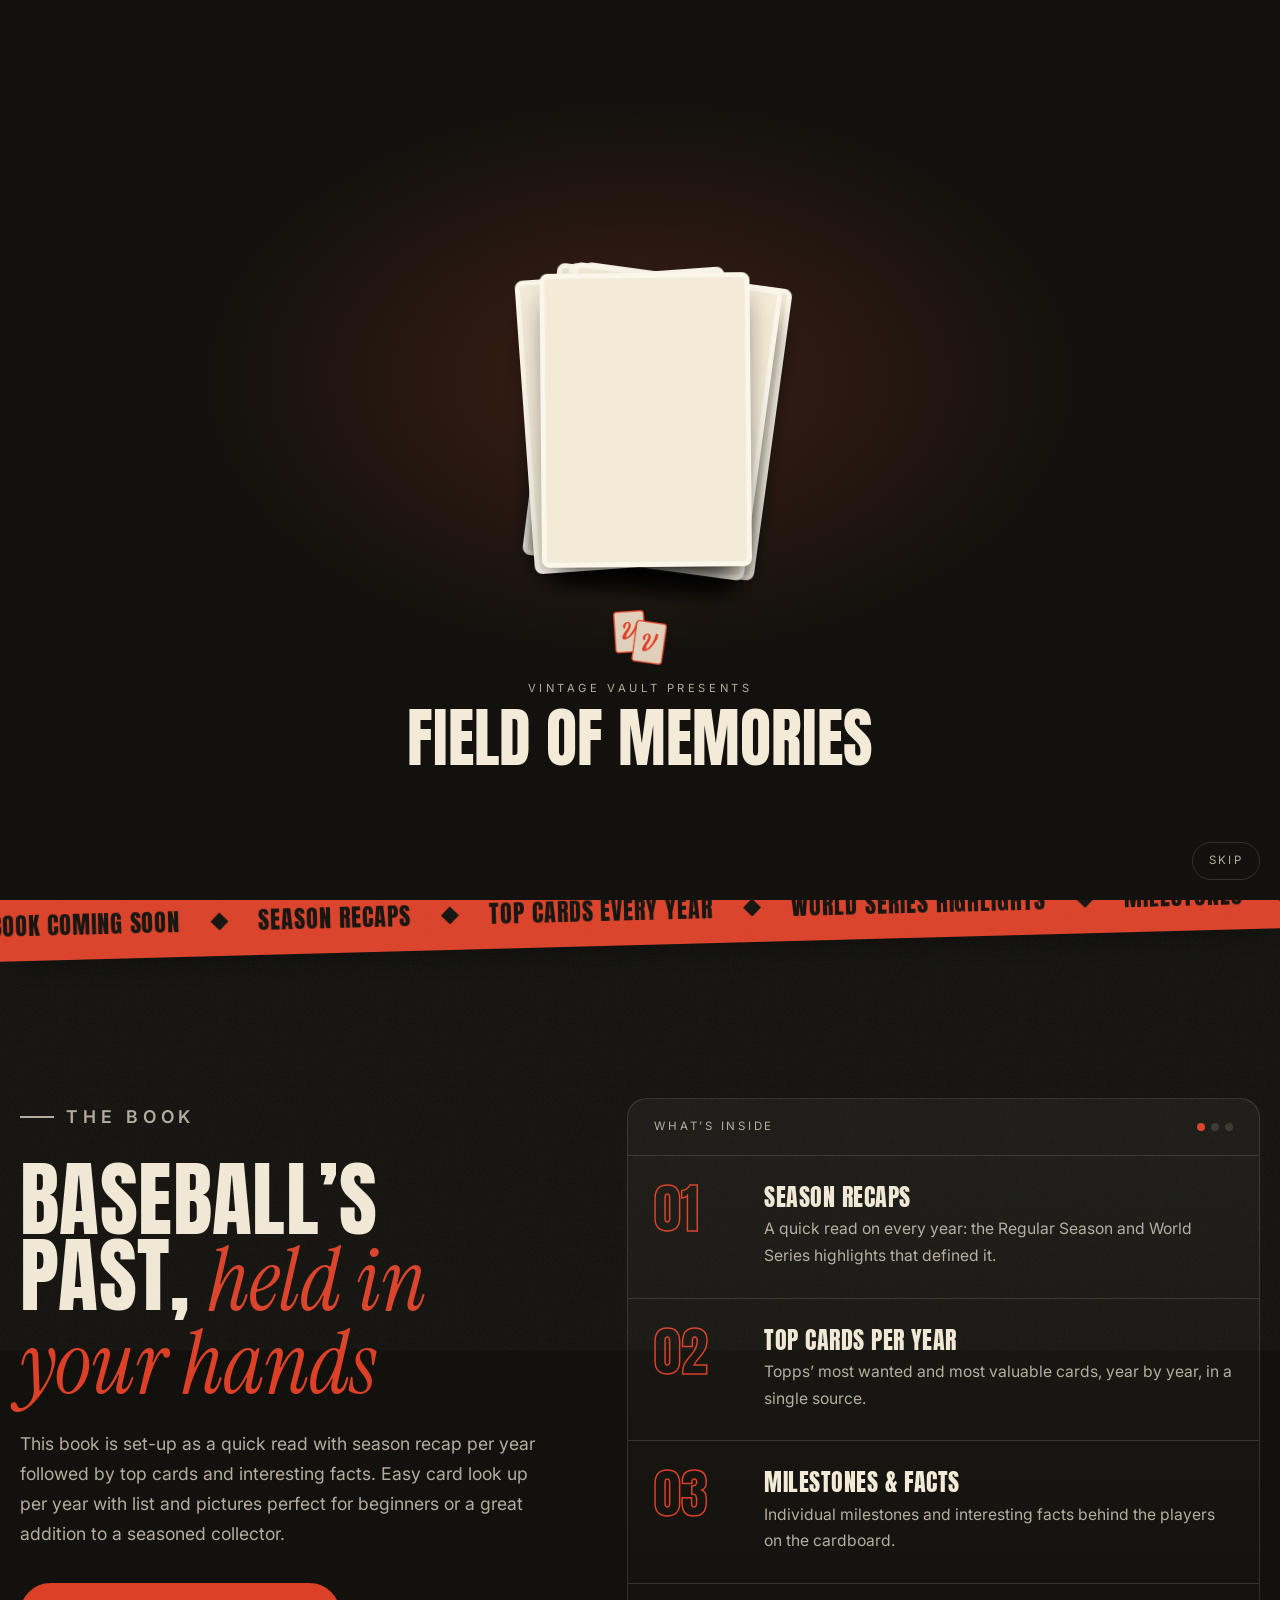
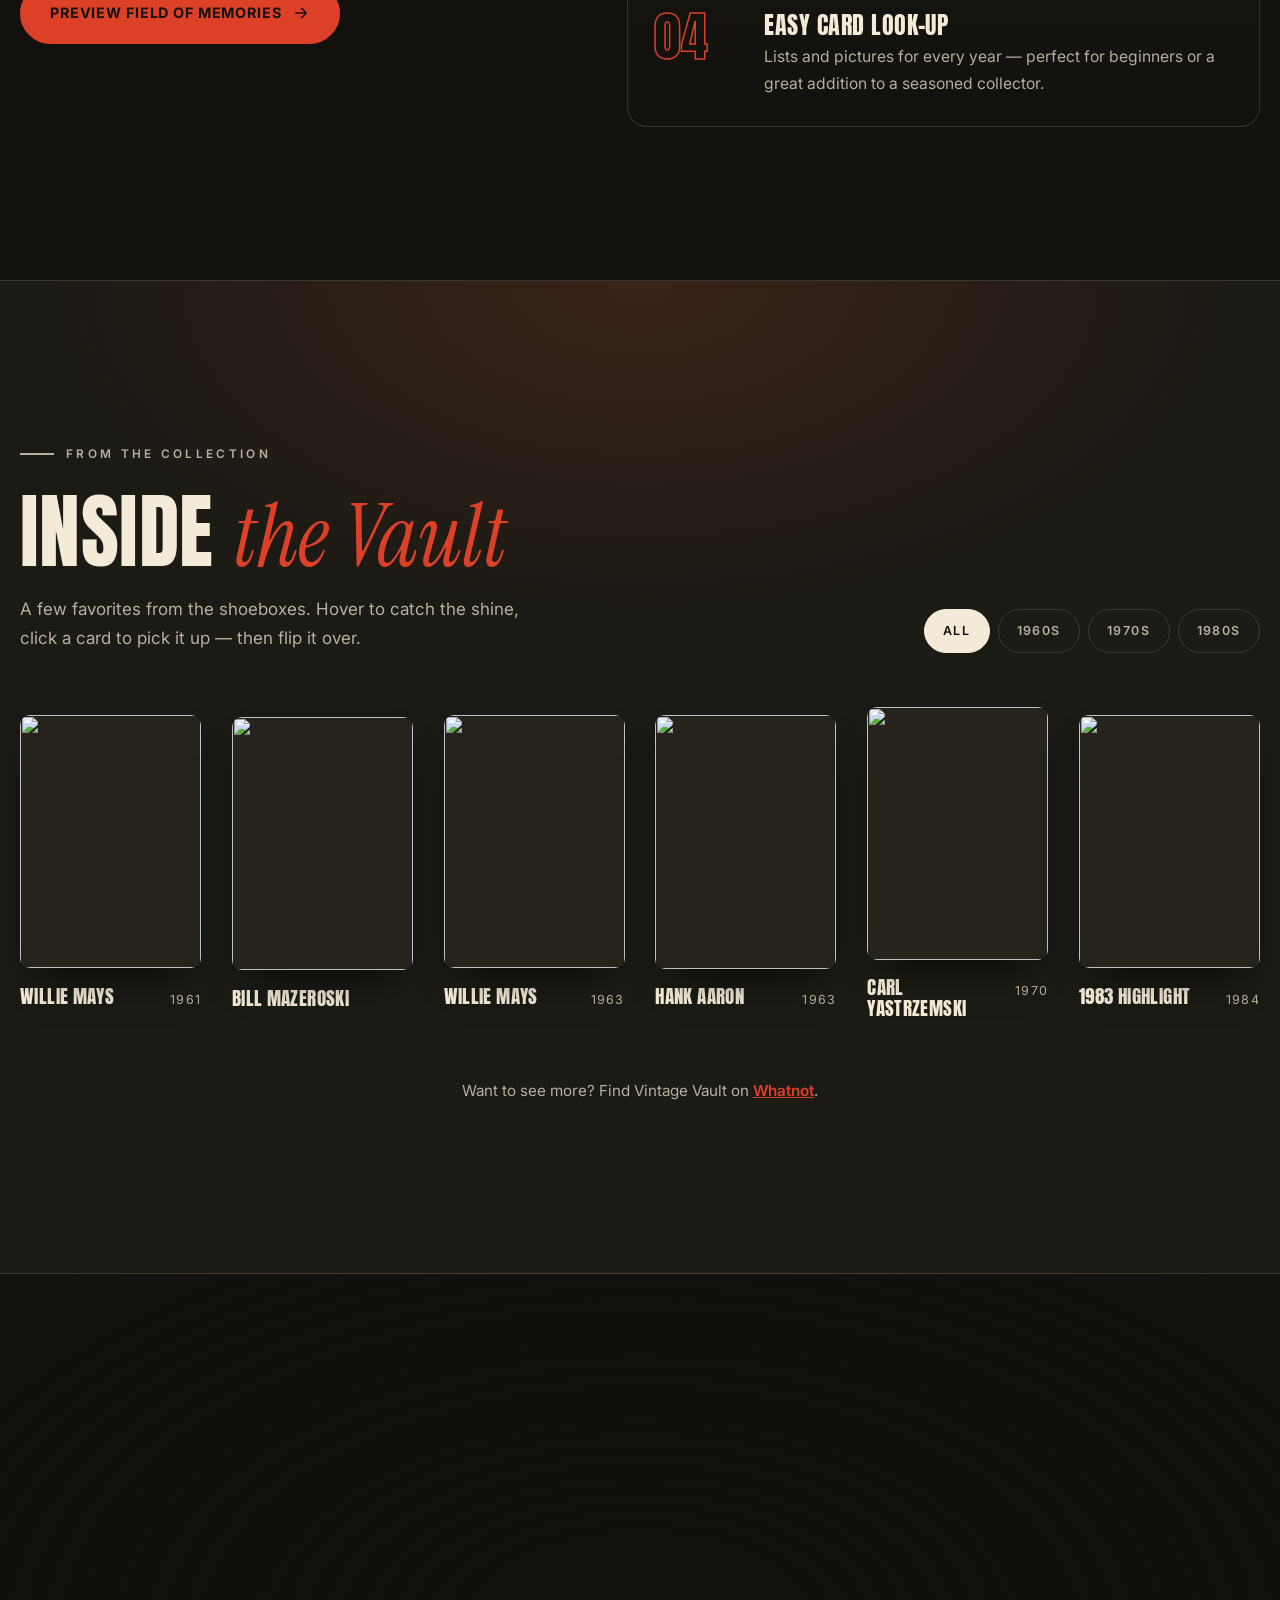
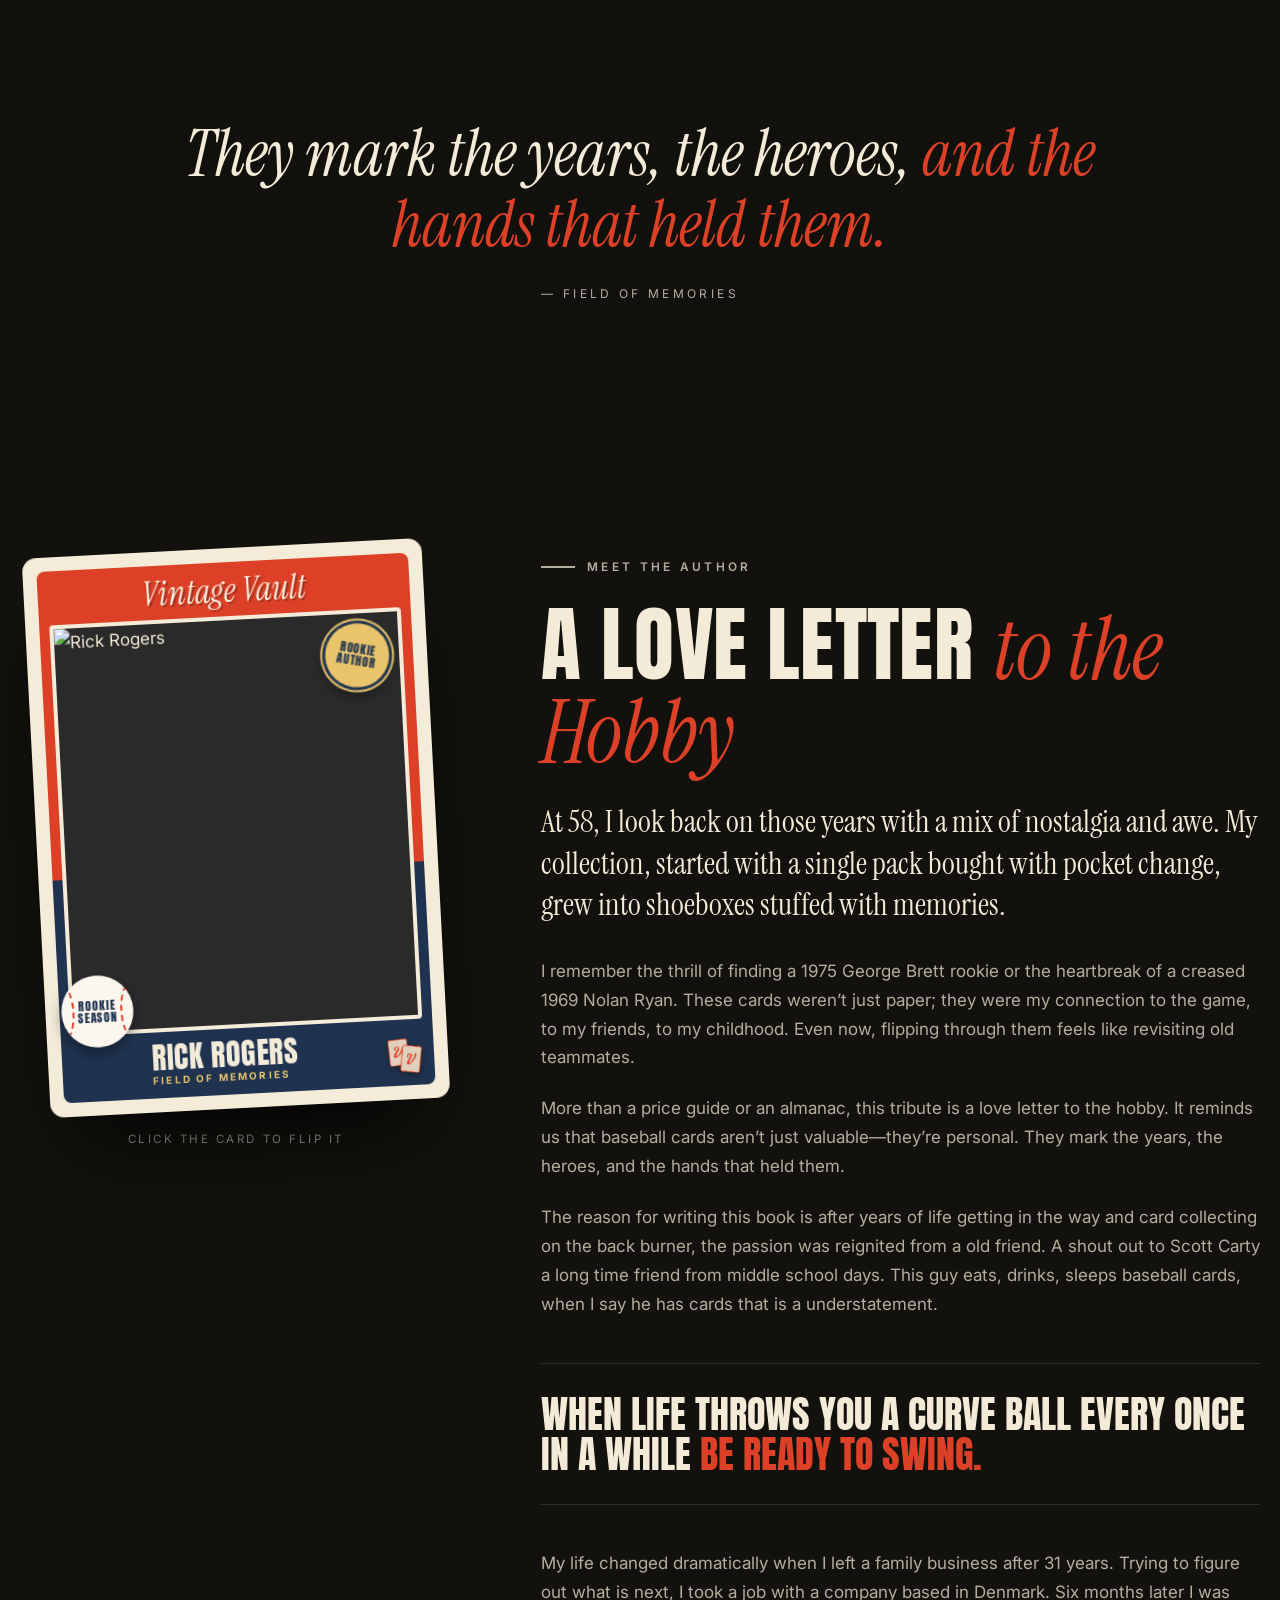
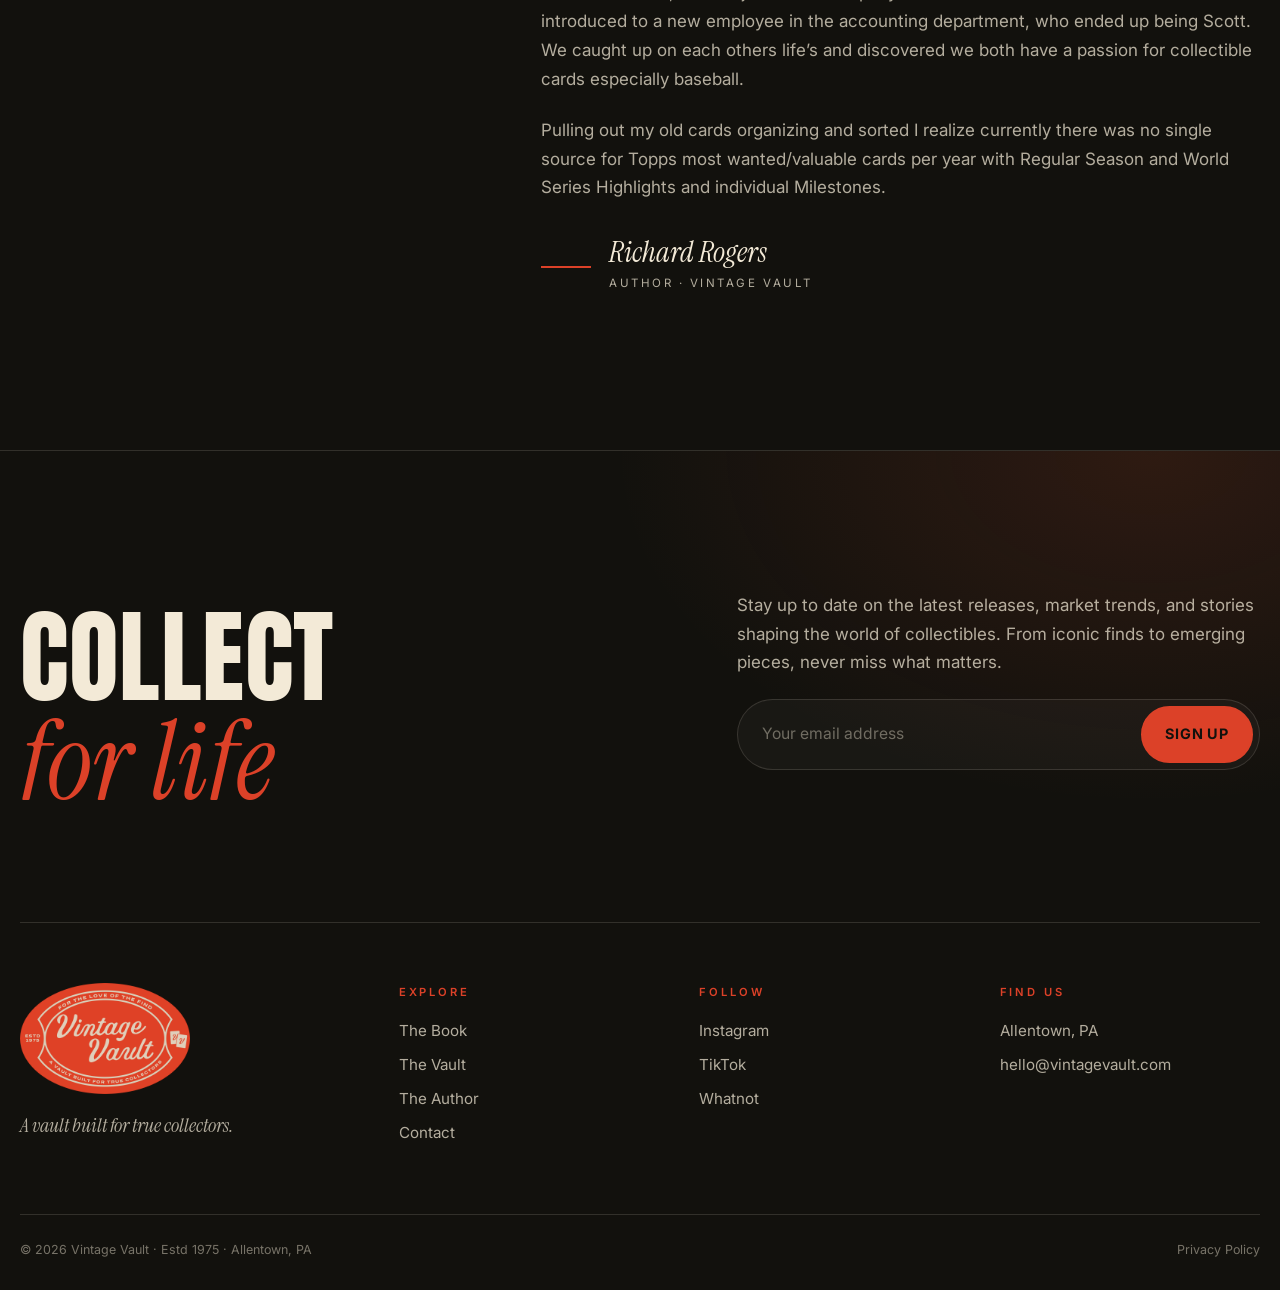
==== commit 21c48f81: "Add files via upload" ====
--- a/index.html
+++ b/index.html
@@ -9,7 +9,7 @@
   <meta property="og:description" content="Season recaps, top cards and interesting facts, year by year. From Vintage Vault.">
   <meta property="og:image" content="https://images.squarespace-cdn.com/content/v1/690228b440f75e406c0a7e07/e2e58f80-d996-4e9e-abbd-c59428d1582c/FieldofMemories_Cover_v04_RGB.jpg?format=1500w">
   <meta name="theme-color" content="#12110d">
-  <link rel="icon" href="Assets/web/favicon.png">
+  <link rel="icon" href="favicon.png">
   <link rel="preconnect" href="https://fonts.googleapis.com">
   <link rel="preconnect" href="https://fonts.gstatic.com" crossorigin>
   <link href="https://fonts.googleapis.com/css2?family=Anton&family=Instrument+Serif:ital@0;1&family=Inter:wght@400;500;600;700&display=swap" rel="stylesheet">
@@ -21,7 +21,7 @@
   <div class="loader" id="loader" aria-hidden="true">
     <div class="loader-stack" id="loaderStack"></div>
     <div class="loader-word">
-      <img class="loader-icon" src="Assets/web/vv-cards-icon.png" alt="">
+      <img class="loader-icon" src="vv-cards-icon.png" alt="">
       <span>Vintage Vault presents</span>
       <strong>Field of Memories</strong>
     </div>
@@ -31,7 +31,7 @@
   <header class="site-header" id="top">
     <div class="wrap">
       <a class="brand" href="index.html" aria-label="Vintage Vault home">
-        <img src="Assets/web/vv-badge.png" alt="Vintage Vault">
+        <img src="vv-badge.png" alt="Vintage Vault">
       </a>
       <button class="menu-toggle" aria-label="Open menu" aria-expanded="false" aria-controls="nav">
         <svg viewBox="0 0 24 24" fill="none" stroke="currentColor" stroke-width="2" stroke-linecap="round"><path d="M4 7h16M4 12h16M4 17h16"/></svg>
@@ -164,7 +164,7 @@
                     <strong>Rick Rogers</strong>
                     <small>Field of Memories</small>
                   </div>
-                  <img class="rc-logo" src="Assets/web/vv-cards-icon.png" alt="">
+                  <img class="rc-logo" src="vv-cards-icon.png" alt="">
                 </div>
                 <div class="rc-glare"></div>
               </div>
@@ -239,7 +239,7 @@
 
       <div class="footer-main">
         <div>
-          <img class="footer-badge" src="Assets/web/vv-badge.png" alt="Vintage Vault">
+          <img class="footer-badge" src="vv-badge.png" alt="Vintage Vault">
           <p class="tagline">A vault built for true collectors.</p>
         </div>
         <div>
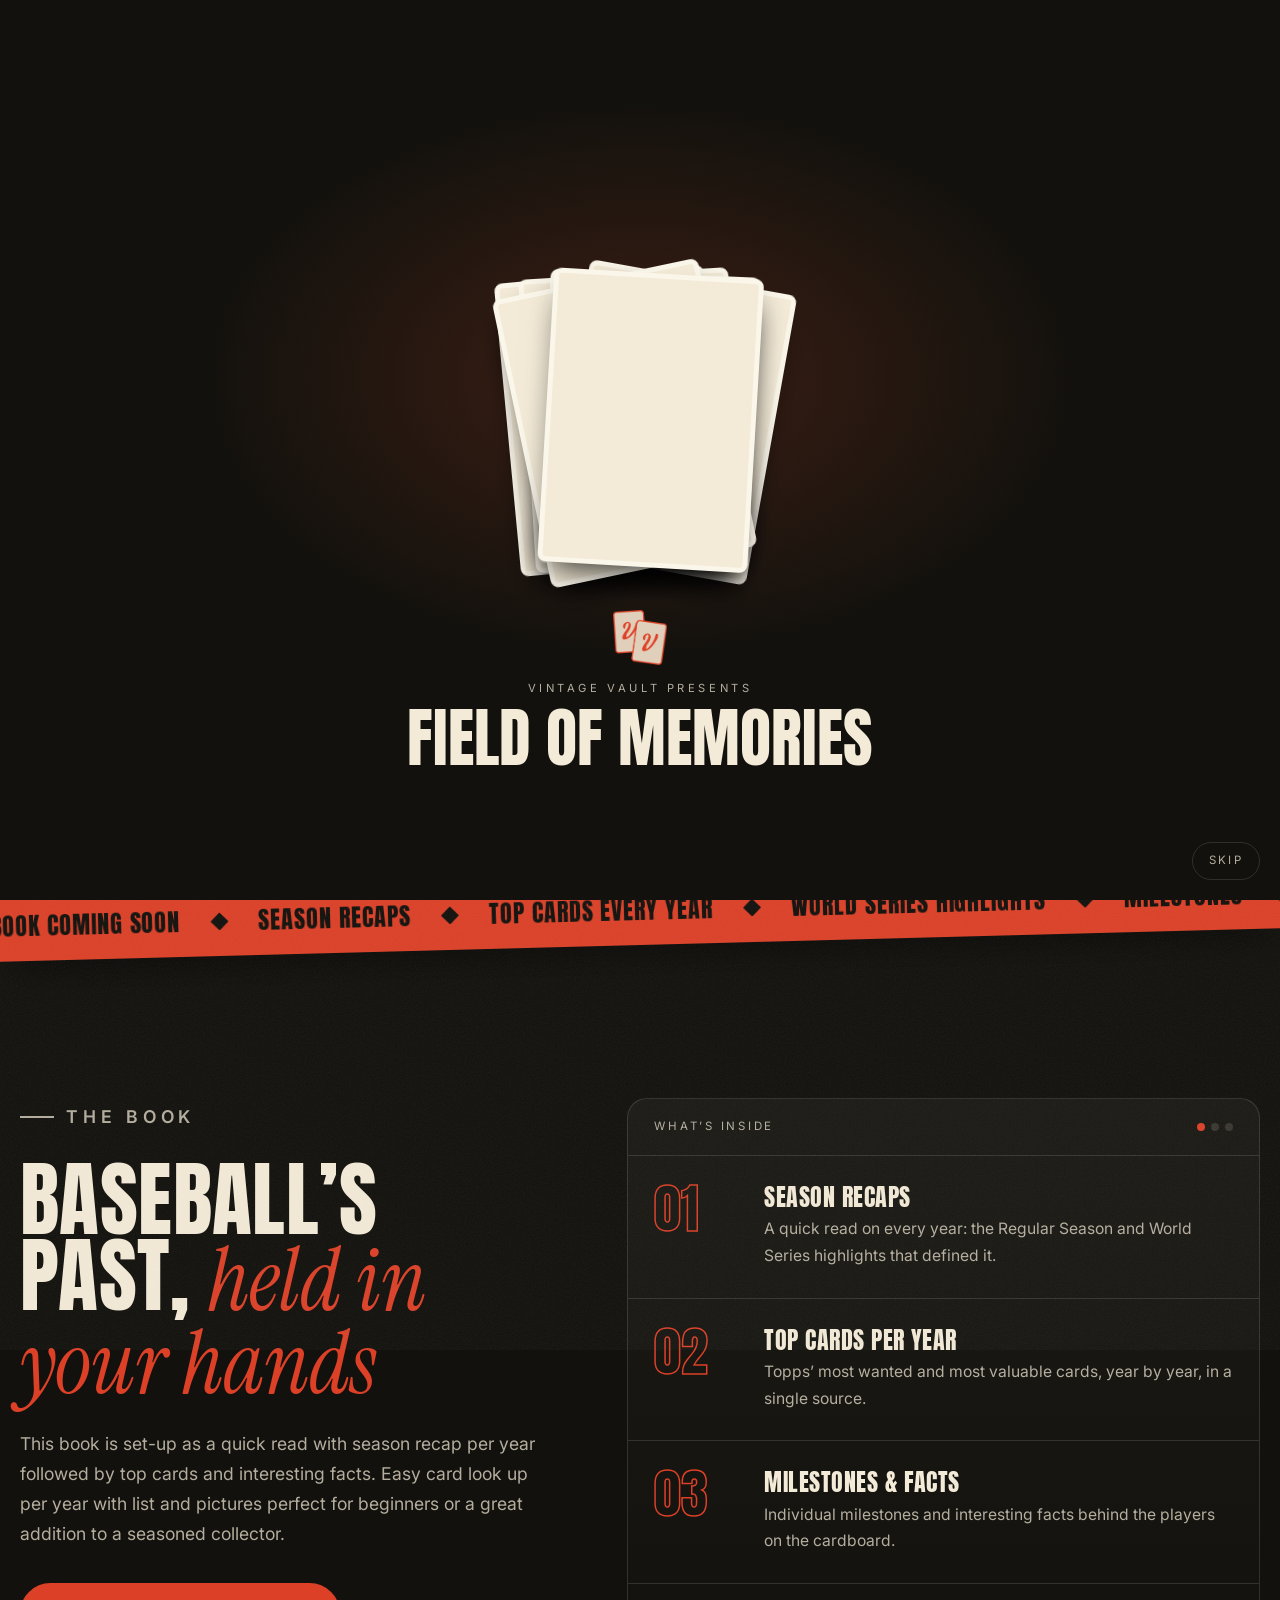
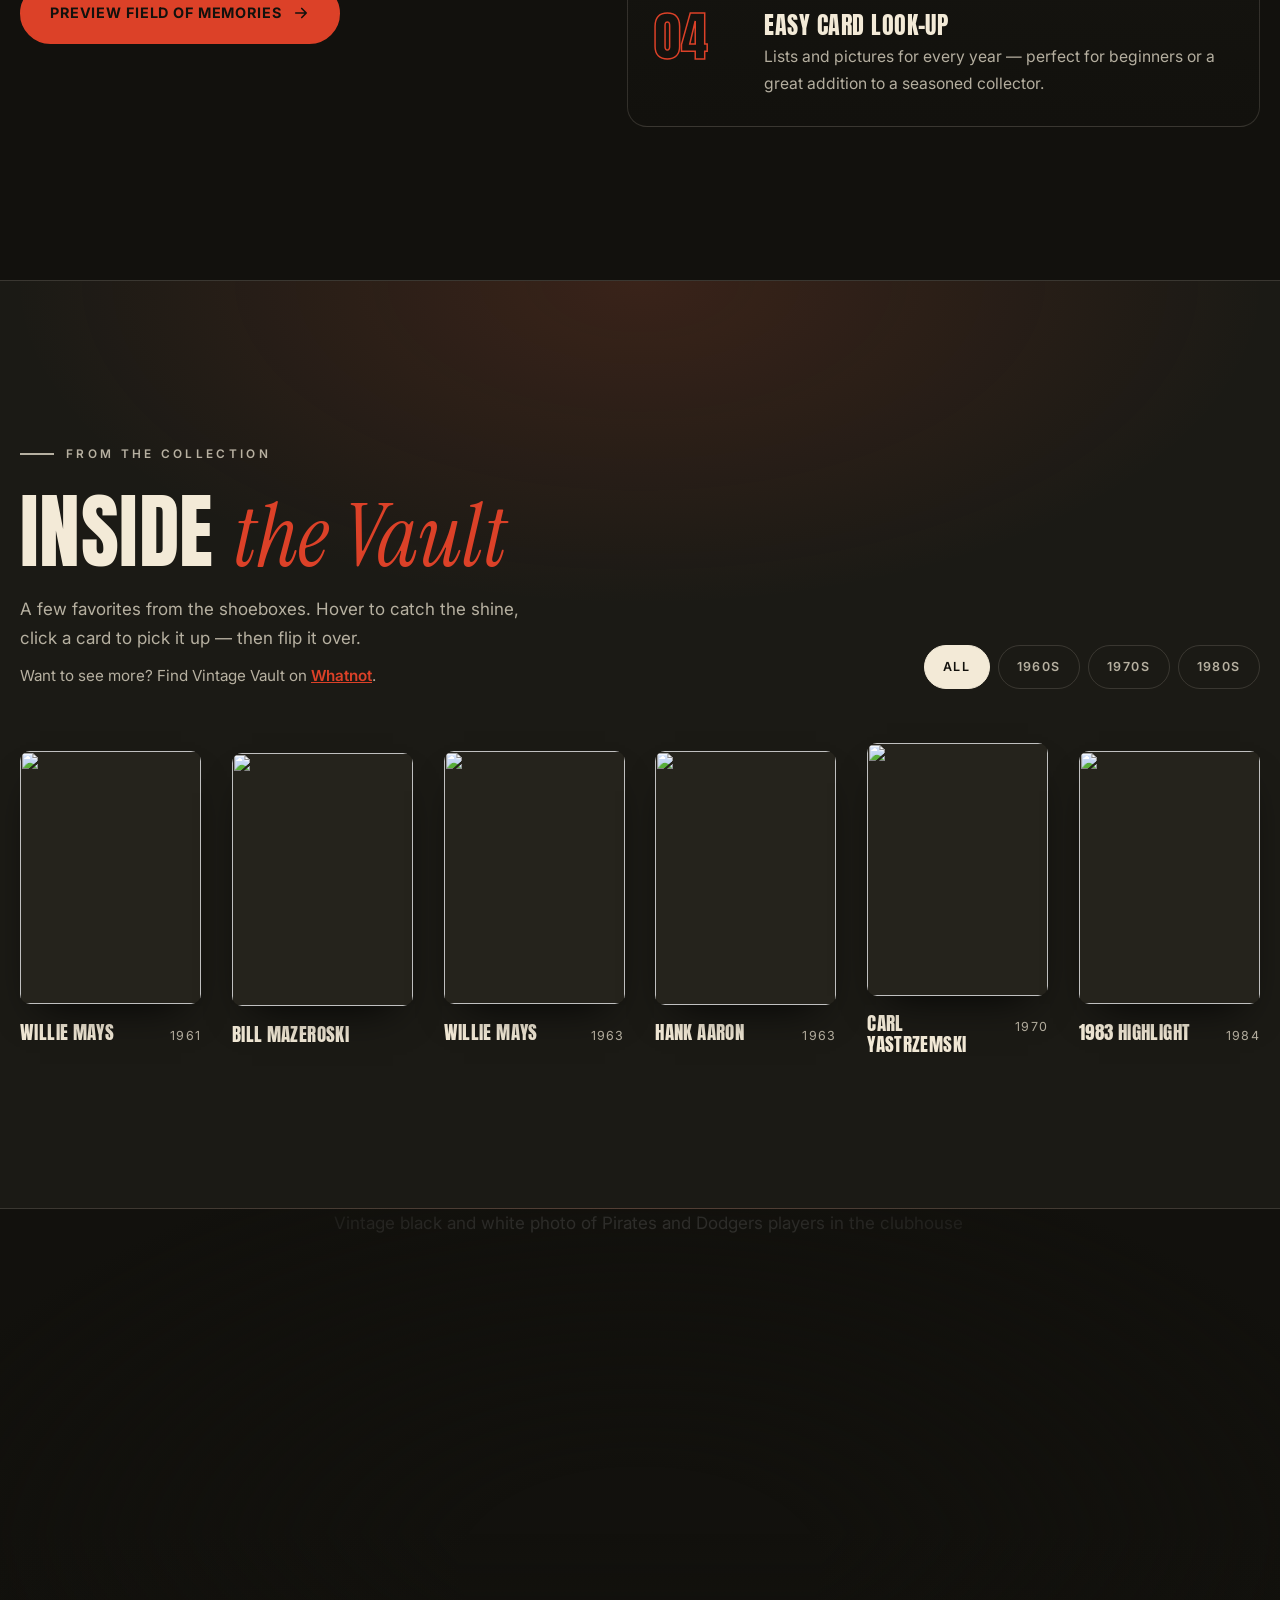
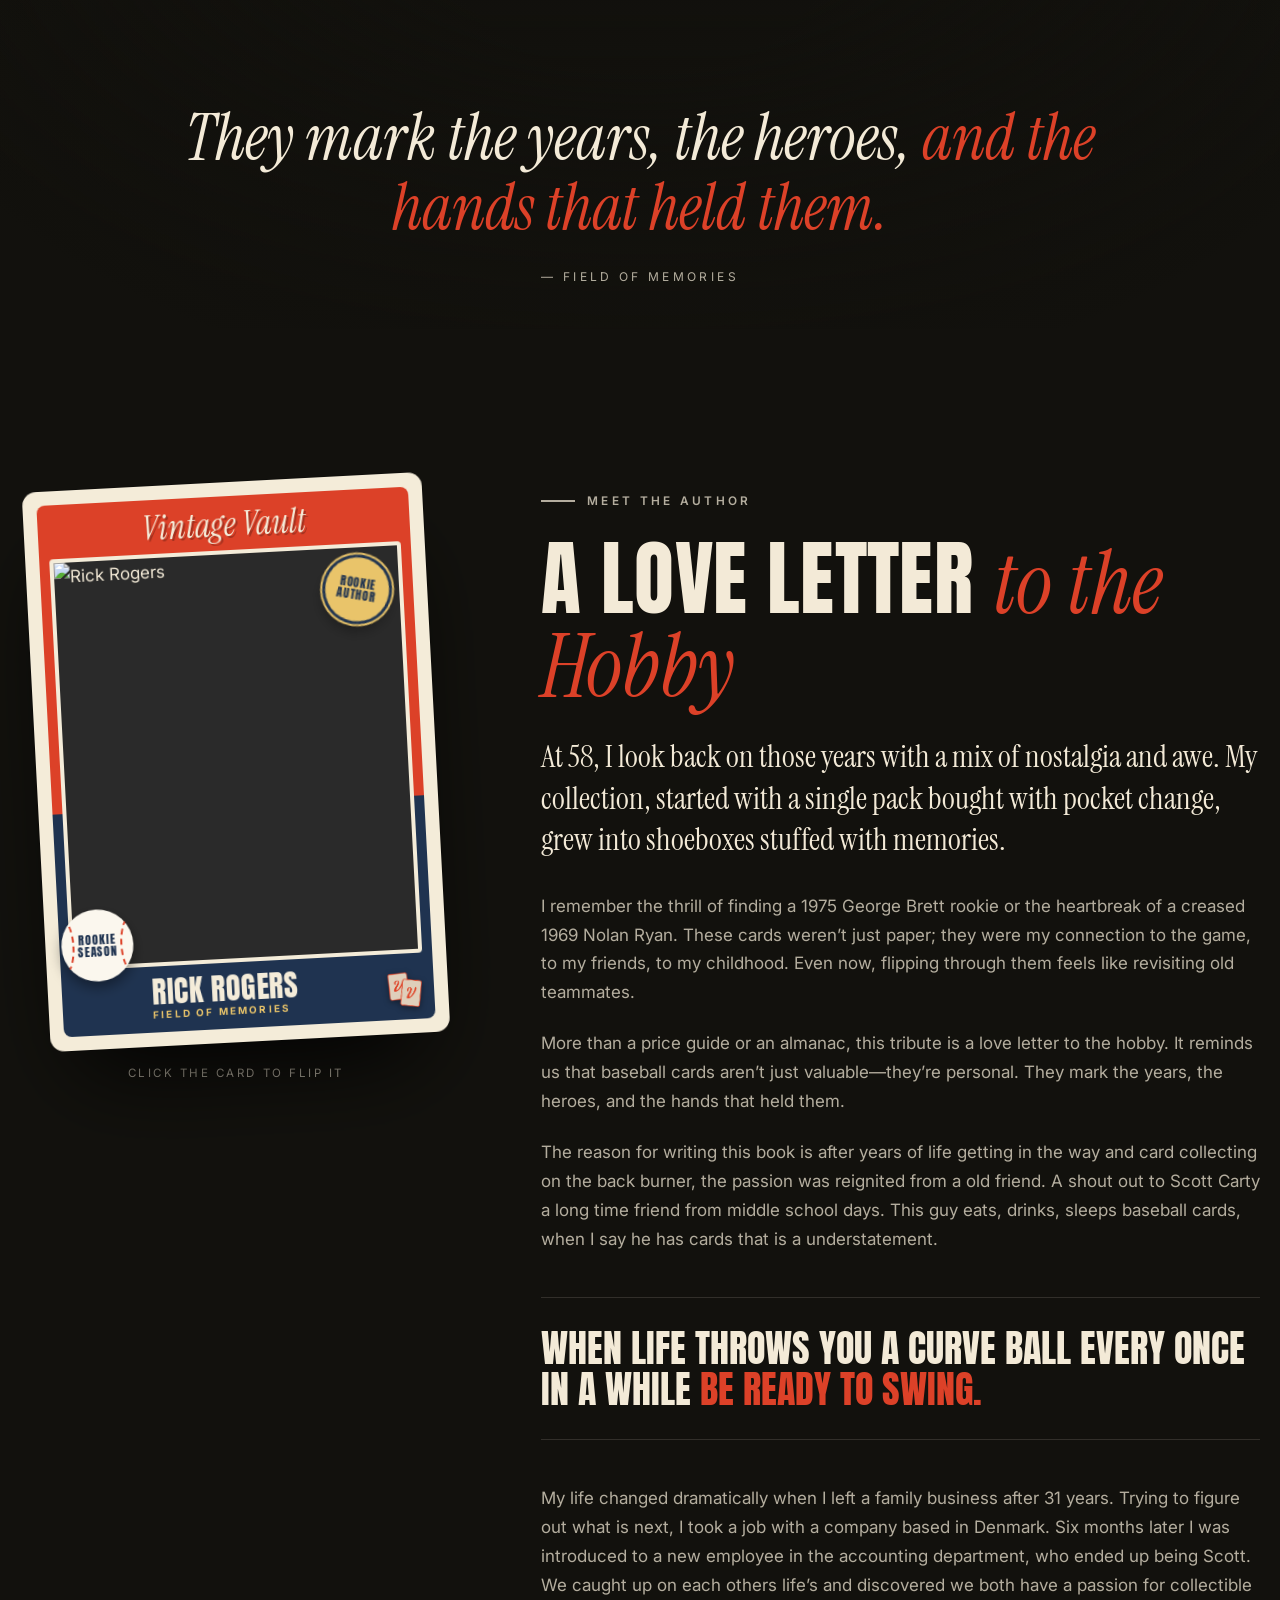
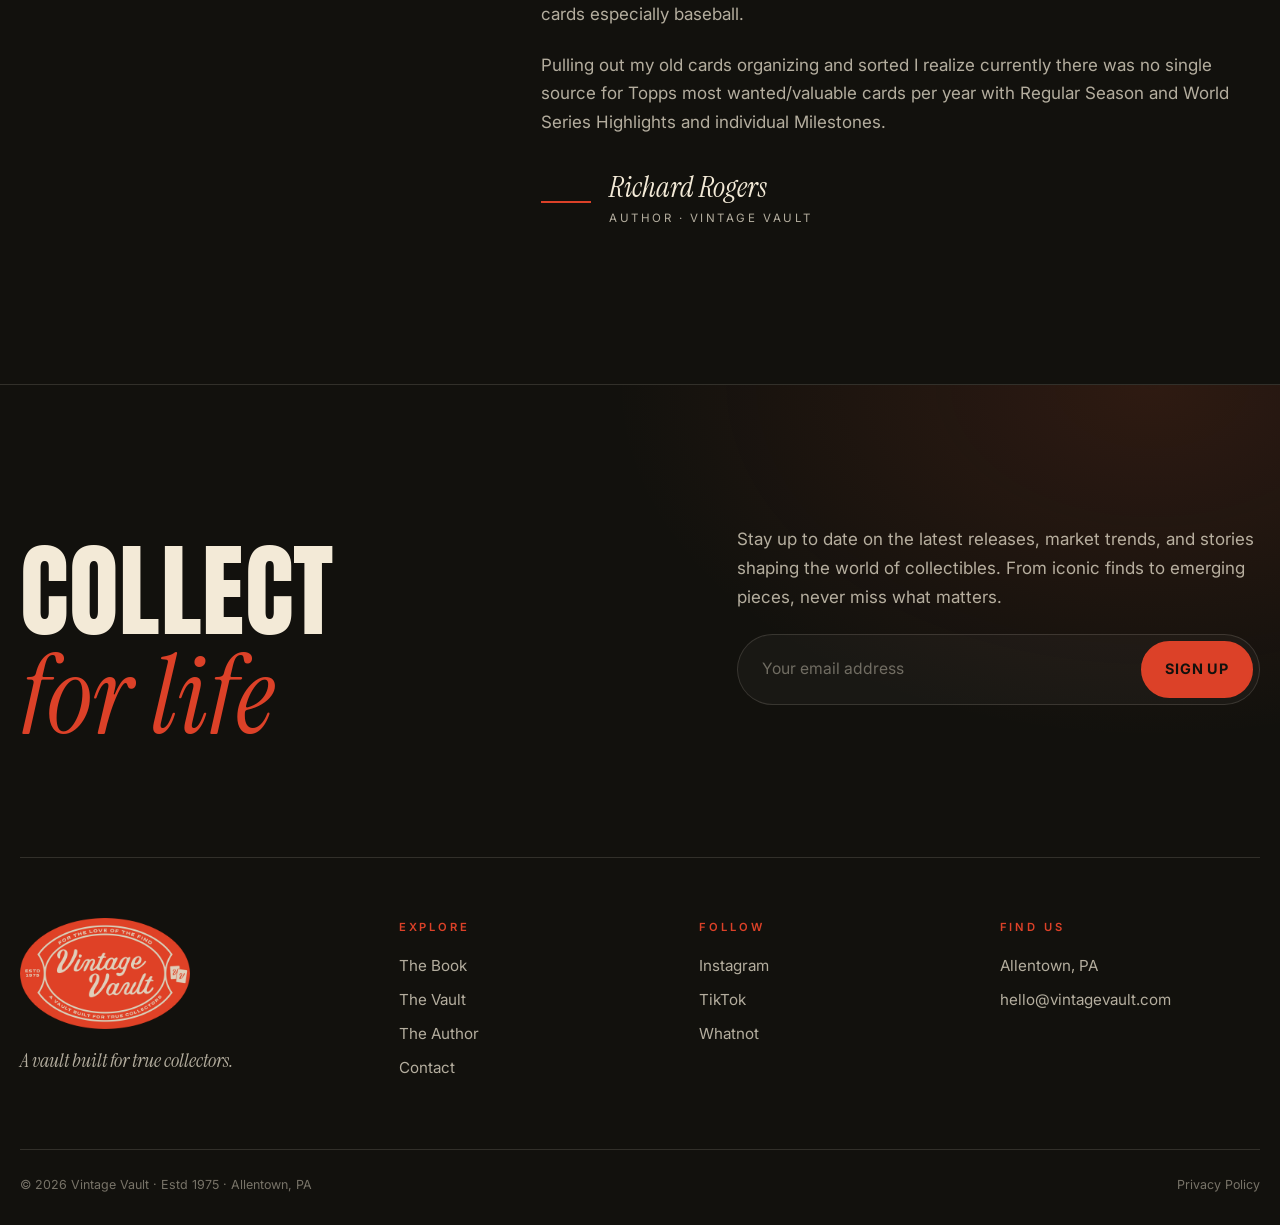
==== commit 29399640: "Look Inside flipbook, 16:9 photo band, Rick's card, loader and layout updates Co-Authored-By: Claude" ====
--- a/index.html
+++ b/index.html
@@ -30,7 +30,7 @@
 
   <header class="site-header" id="top">
     <div class="wrap">
-      <a class="brand" href="index.html" aria-label="Vintage Vault home">
+      <a class="brand" href="/" aria-label="Vintage Vault home">
         <img src="vv-badge.png" alt="Vintage Vault">
       </a>
       <button class="menu-toggle" aria-label="Open menu" aria-expanded="false" aria-controls="nav">
@@ -41,7 +41,7 @@
         <a href="#vault">The Vault</a>
         <a href="#author">The Author</a>
         <a href="contact.html">Contact</a>
-        <a class="btn" href="https://www.dropbox.com/scl/fi/o3pmnzwro0rqeu3ep0iyh/FieldofMemories_TEASER.pdf?rlkey=s6azhcti1goe1i5dv93gu29vc&st=ecki05bc&dl=0" target="_blank" rel="noopener">Preview the Book</a>
+        <a class="btn" href="#preview" data-preview>Preview the Book</a>
       </nav>
     </div>
   </header>
@@ -59,7 +59,7 @@
           </h1>
           <p class="hero-tag reveal d2">A Collector’s Journey Back to the Game.</p>
           <div class="hero-ctas reveal d3">
-            <a class="btn" href="https://www.dropbox.com/scl/fi/o3pmnzwro0rqeu3ep0iyh/FieldofMemories_TEASER.pdf?rlkey=s6azhcti1goe1i5dv93gu29vc&st=ecki05bc&dl=0" target="_blank" rel="noopener">
+            <a class="btn" href="#preview" data-preview>
               Preview the Book
               <svg viewBox="0 0 24 24" fill="none" stroke="currentColor" stroke-width="2.2" stroke-linecap="round" stroke-linejoin="round"><path d="M5 12h14M13 6l6 6-6 6"/></svg>
             </a>
@@ -91,7 +91,7 @@
           <p class="kicker reveal">The Book</p>
           <h2 class="headline reveal d1">Baseball’s Past, <em>held in your hands</em></h2>
           <p class="reveal d2">This book is set-up as a quick read with season recap per year followed by top cards and interesting facts. Easy card look up per year with list and pictures perfect for beginners or a great addition to a seasoned collector.</p>
-          <a class="btn reveal d3" href="https://www.dropbox.com/scl/fi/o3pmnzwro0rqeu3ep0iyh/FieldofMemories_TEASER.pdf?rlkey=s6azhcti1goe1i5dv93gu29vc&st=ecki05bc&dl=0" target="_blank" rel="noopener">
+          <a class="btn reveal d3" href="#preview" data-preview>
             Preview Field of Memories
             <svg viewBox="0 0 24 24" fill="none" stroke="currentColor" stroke-width="2.2" stroke-linecap="round" stroke-linejoin="round"><path d="M5 12h14M13 6l6 6-6 6"/></svg>
           </a>
@@ -127,11 +127,11 @@
             <p class="kicker reveal">From the Collection</p>
             <h2 class="headline reveal d1">Inside <em>the Vault</em></h2>
             <p class="reveal d2">A few favorites from the shoeboxes. Hover to catch the shine, click a card to pick it up — then flip it over.</p>
+            <p class="vault-more reveal d2">Want to see more? Find Vintage Vault on <a href="https://www.whatnot.com/s/THfKXav6" target="_blank" rel="noopener">Whatnot</a>.</p>
           </div>
           <div class="filters reveal d2" id="filters" role="group" aria-label="Filter cards by decade"></div>
         </div>
         <div class="card-grid" id="cardGrid"></div>
-        <p class="vault-foot">Want to see more? Find Vintage Vault on <a href="https://www.whatnot.com/s/THfKXav6" target="_blank" rel="noopener">Whatnot</a>.</p>
       </div>
     </section>
 
@@ -303,6 +303,24 @@
     </div>
   </div>
 
+
+  <!-- Look Inside: flipbook preview of the teaser -->
+  <div class="book-viewer" id="bookViewer" role="dialog" aria-modal="true" aria-label="Field of Memories preview" hidden>
+    <div class="bv-top">
+      <div class="bv-title"><strong>Field of Memories</strong><span>Look Inside · <span id="bvCount">Cover</span></span></div>
+      <div class="bv-actions">
+        <a class="btn btn-line bv-dl" href="https://www.dropbox.com/scl/fi/o3pmnzwro0rqeu3ep0iyh/FieldofMemories_TEASER.pdf?rlkey=s6azhcti1goe1i5dv93gu29vc&st=ecki05bc&dl=0" target="_blank" rel="noopener">Download PDF</a>
+        <button class="lb-btn" id="bvClose" aria-label="Close preview"><svg viewBox="0 0 24 24" fill="none" stroke="currentColor" stroke-width="2" stroke-linecap="round"><path d="M6 6l12 12M18 6L6 18"/></svg></button>
+      </div>
+    </div>
+    <div class="bv-stage" id="bvStage">
+      <button class="lb-btn bv-arrow bv-prev" id="bvPrev" aria-label="Previous page"><svg viewBox="0 0 24 24" fill="none" stroke="currentColor" stroke-width="2" stroke-linecap="round" stroke-linejoin="round"><path d="M15 6l-6 6 6 6"/></svg></button>
+      <div class="bv-book" id="bvBook"></div>
+      <button class="lb-btn bv-arrow bv-next" id="bvNext" aria-label="Next page"><svg viewBox="0 0 24 24" fill="none" stroke="currentColor" stroke-width="2" stroke-linecap="round" stroke-linejoin="round"><path d="M9 6l6 6-6 6"/></svg></button>
+    </div>
+    <p class="bv-hint">Click or drag a corner to turn the page · ← → keys work too</p>
+  </div>
+
   <script src="main.js"></script>
 </body>
 </html>
--- a/styles.css
+++ b/styles.css
@@ -529,8 +529,8 @@
   line-height: 1.1;
 }
 .vcard .meta span { font-size: .78rem; color: var(--cream-dim); letter-spacing: .1em; white-space: nowrap; }
-.vault-foot { margin-top: 60px; text-align: center; color: var(--cream-dim); font-size: .95rem; }
-.vault-foot a { color: var(--red); font-weight: 600; }
+.vault-head p.vault-more { margin-top: 10px; font-size: .95rem; }
+.vault-more a { color: var(--red); font-weight: 600; }
 
 /* Lightbox */
 .lightbox {
@@ -635,17 +635,18 @@
 /* ---------- Photo band ---------- */
 .band {
   position: relative;
-  min-height: clamp(420px, 60vw, 720px);
+  aspect-ratio: 16 / 9;          /* full 1920x1080-style frame */
+  min-height: 420px;             /* keeps room for the quote on phones */
   display: grid;
   place-items: end center;
-  padding-bottom: clamp(50px, 7vw, 100px);
+  padding-bottom: clamp(22px, 3.2vw, 56px);
   text-align: center;
   overflow: hidden;
   isolation: isolate;
 }
 .band img {
   position: absolute; inset: 0;
-  width: 100%; height: 120%;
+  width: 100%; height: 100%;
   object-fit: cover;
   object-position: center 30%;
   filter: grayscale(1) contrast(1.1) brightness(.5);
@@ -1221,3 +1222,48 @@
 
 /* keep section labels spaced from their headlines (beats `.x p` margin rules) */
 .section p.kicker, .page-hero p.kicker, .site-footer p.kicker { margin: 0 0 30px; }
+
+/* ---------- Look Inside: flipbook viewer ---------- */
+.book-viewer {
+  position: fixed; inset: 0;
+  z-index: 250;
+  display: flex;
+  flex-direction: column;
+  background:
+    radial-gradient(60% 55% at 50% 50%, rgba(216,81,47,.14), transparent 70%),
+    rgba(10, 9, 7, .96);
+  backdrop-filter: blur(10px);
+  -webkit-backdrop-filter: blur(10px);
+  opacity: 0;
+  transition: opacity .35s;
+}
+.book-viewer.open { opacity: 1; }
+.bv-top {
+  display: flex; align-items: center; justify-content: space-between; gap: 16px;
+  padding: 16px clamp(16px, 3vw, 32px);
+}
+.bv-title strong { display: block; font-family: var(--display); font-weight: 400; text-transform: uppercase; font-size: 1.3rem; letter-spacing: .02em; line-height: 1.1; }
+.bv-title span { font-size: .72rem; letter-spacing: .2em; text-transform: uppercase; color: var(--cream-dim); }
+.bv-actions { display: flex; align-items: center; gap: 10px; }
+.bv-dl { padding: 11px 18px; font-size: .74rem; }
+.bv-stage {
+  flex: 1;
+  min-height: 0;
+  display: flex;
+  align-items: center;
+  justify-content: center;
+  gap: clamp(8px, 2vw, 24px);
+  padding: 0 clamp(8px, 2vw, 24px);
+}
+.bv-book { flex: 0 1 auto; }
+.bv-book .page { background: #fff; overflow: hidden; }
+.bv-book .page img { width: 100%; height: 100%; object-fit: cover; display: block; user-select: none; -webkit-user-drag: none; }
+.bv-arrow { flex: none; background: rgba(18,17,13,.6); }
+.bv-arrow:disabled { opacity: .25; cursor: default; }
+.bv-hint { text-align: center; margin: 12px 0 18px; font-size: .72rem; letter-spacing: .14em; text-transform: uppercase; color: var(--cream-dim); }
+.bv-loading { color: var(--cream-dim); font-size: .85rem; letter-spacing: .2em; text-transform: uppercase; }
+@media (max-width: 700px) {
+  .bv-arrow { display: none; }
+  .bv-dl { display: none; }
+  .bv-hint { margin-bottom: 12px; }
+}
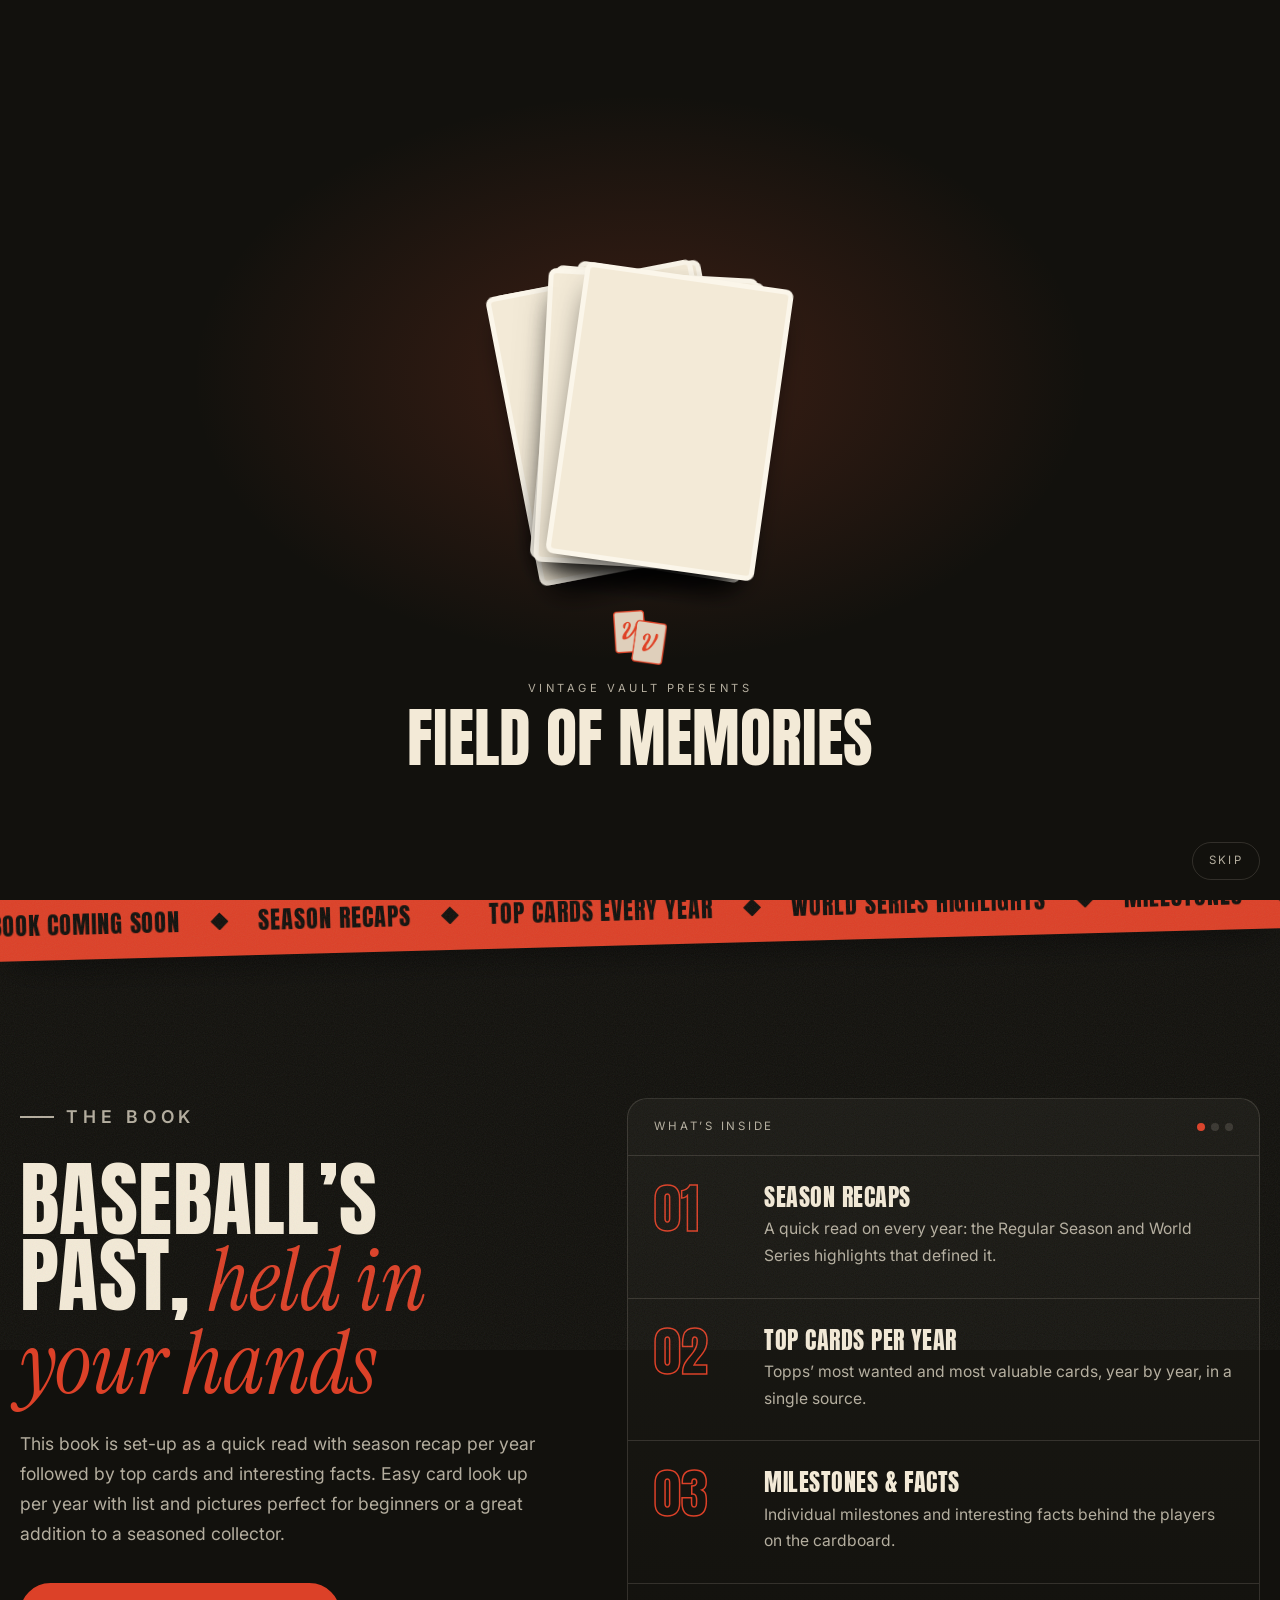
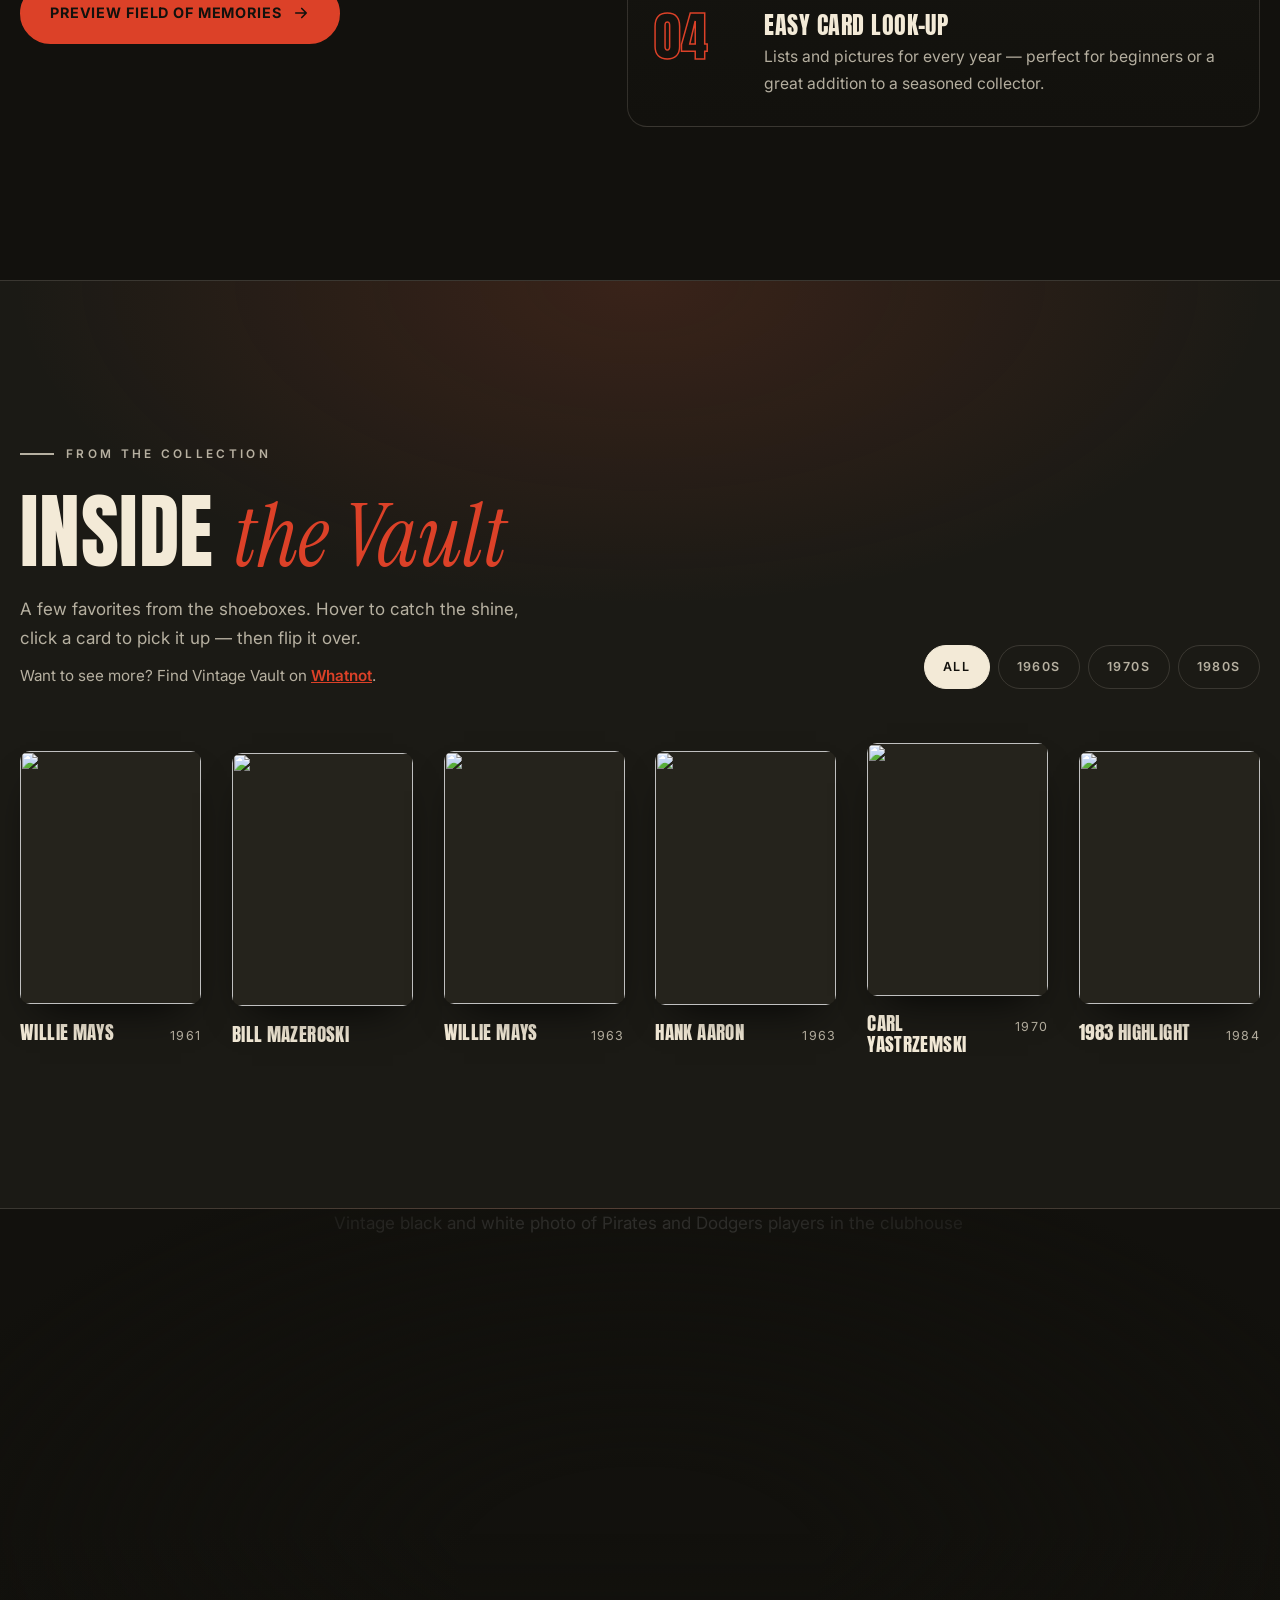
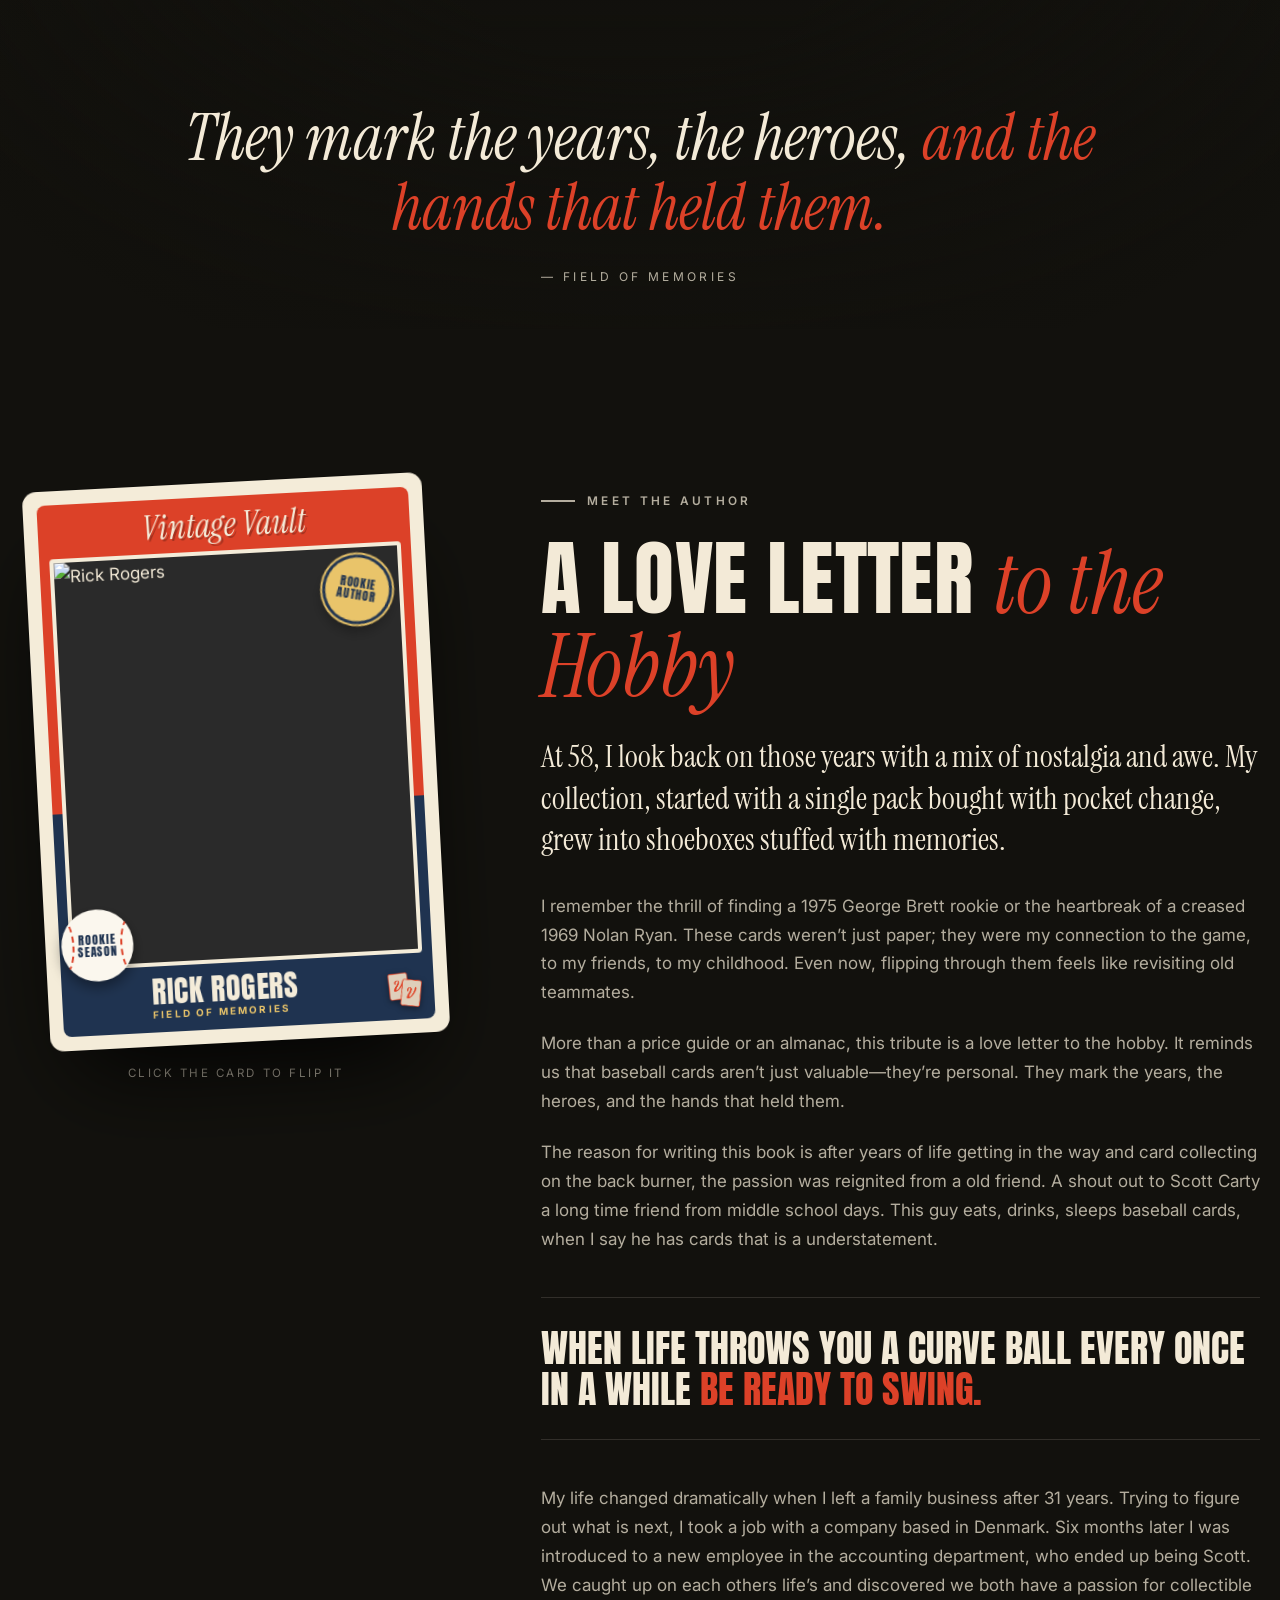
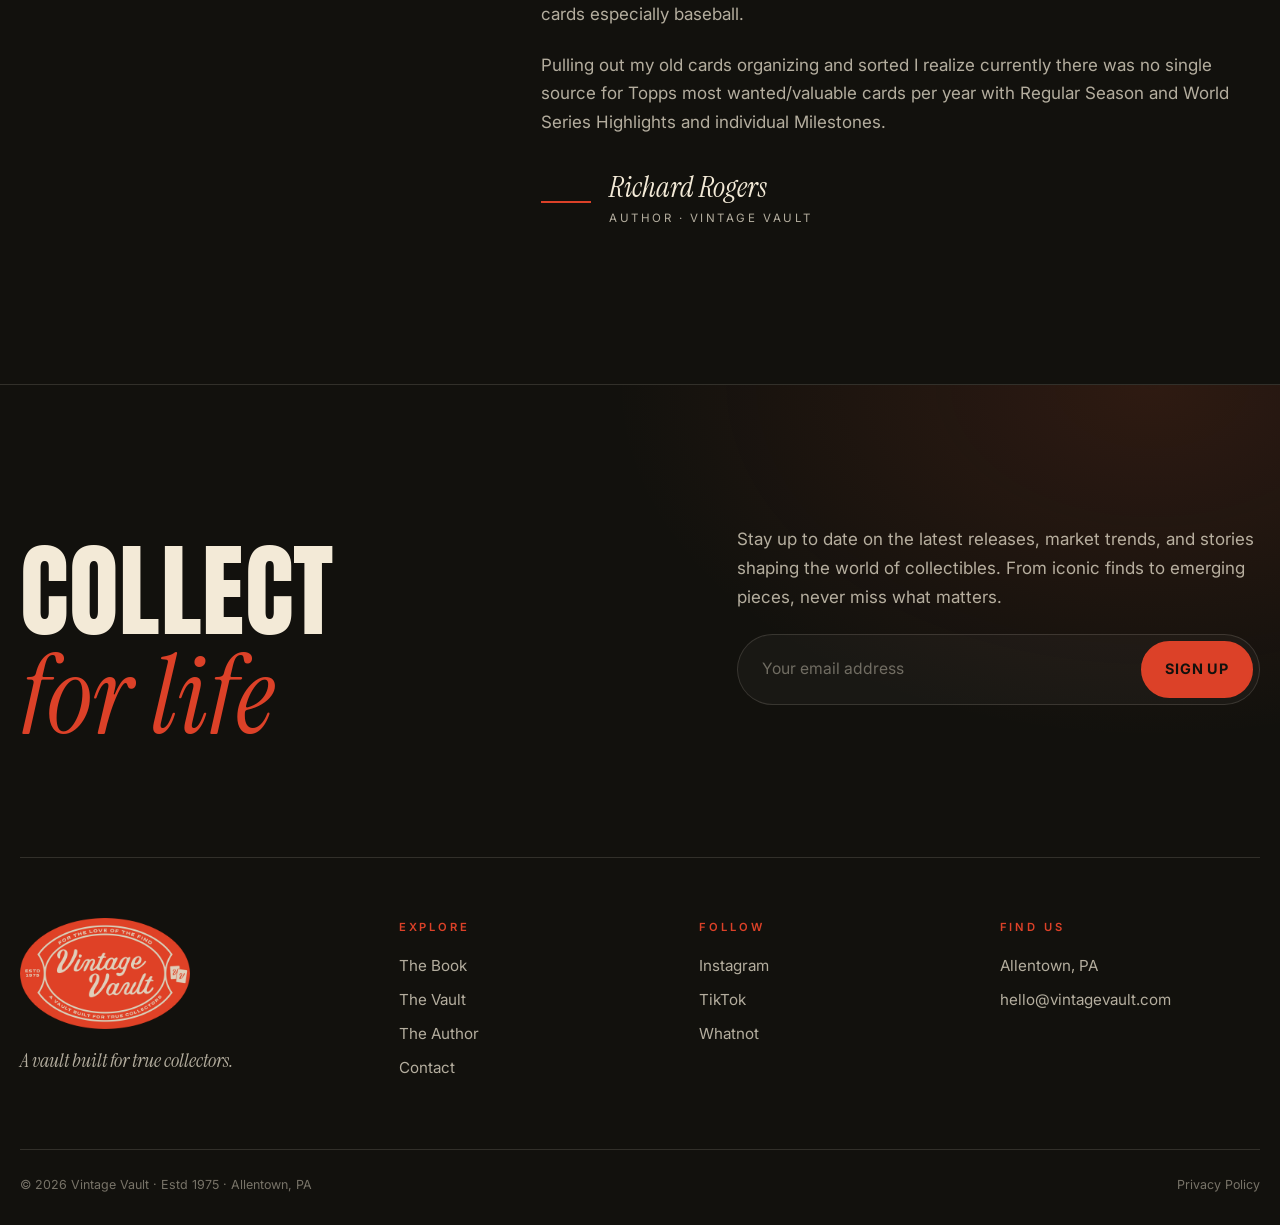
==== commit e158c7d9: "Lock page zoom while the book preview is open on phones; touch hint Co-Authored-By: Claude Opus 5.5 " ====
--- a/index.html
+++ b/index.html
@@ -318,7 +318,7 @@
       <div class="bv-book" id="bvBook"></div>
       <button class="lb-btn bv-arrow bv-next" id="bvNext" aria-label="Next page"><svg viewBox="0 0 24 24" fill="none" stroke="currentColor" stroke-width="2" stroke-linecap="round" stroke-linejoin="round"><path d="M9 6l6 6-6 6"/></svg></button>
     </div>
-    <p class="bv-hint">Click or drag a corner to turn the page · ← → keys work too</p>
+    <p class="bv-hint"><span class="hint-desk">Click or drag a corner to turn the page · ← → keys work too</span><span class="hint-touch">Swipe or tap the page edge to turn</span></p>
   </div>
 
   <script src="main.js"></script>
--- a/styles.css
+++ b/styles.css
@@ -547,6 +547,7 @@
   transition: opacity .35s, visibility .35s;
 }
 .lightbox.open { opacity: 1; visibility: visible; }
+.lightbox[hidden] { display: none; }
 .lb-inner {
   display: grid;
   grid-template-columns: auto 1fr;
@@ -1238,6 +1239,8 @@
   transition: opacity .35s;
 }
 .book-viewer.open { opacity: 1; }
+.book-viewer[hidden] { display: none; }
+.book-viewer { touch-action: none; overscroll-behavior: contain; }   /* no page pinch/scroll behind the book */   /* closed viewer must not sit over the page */
 .bv-top {
   display: flex; align-items: center; justify-content: space-between; gap: 16px;
   padding: 16px clamp(16px, 3vw, 32px);
@@ -1267,3 +1270,6 @@
   .bv-dl { display: none; }
   .bv-hint { margin-bottom: 12px; }
 }
+
+.hint-touch { display: none; }
+@media (hover: none) { .hint-desk { display: none; } .hint-touch { display: inline; } }
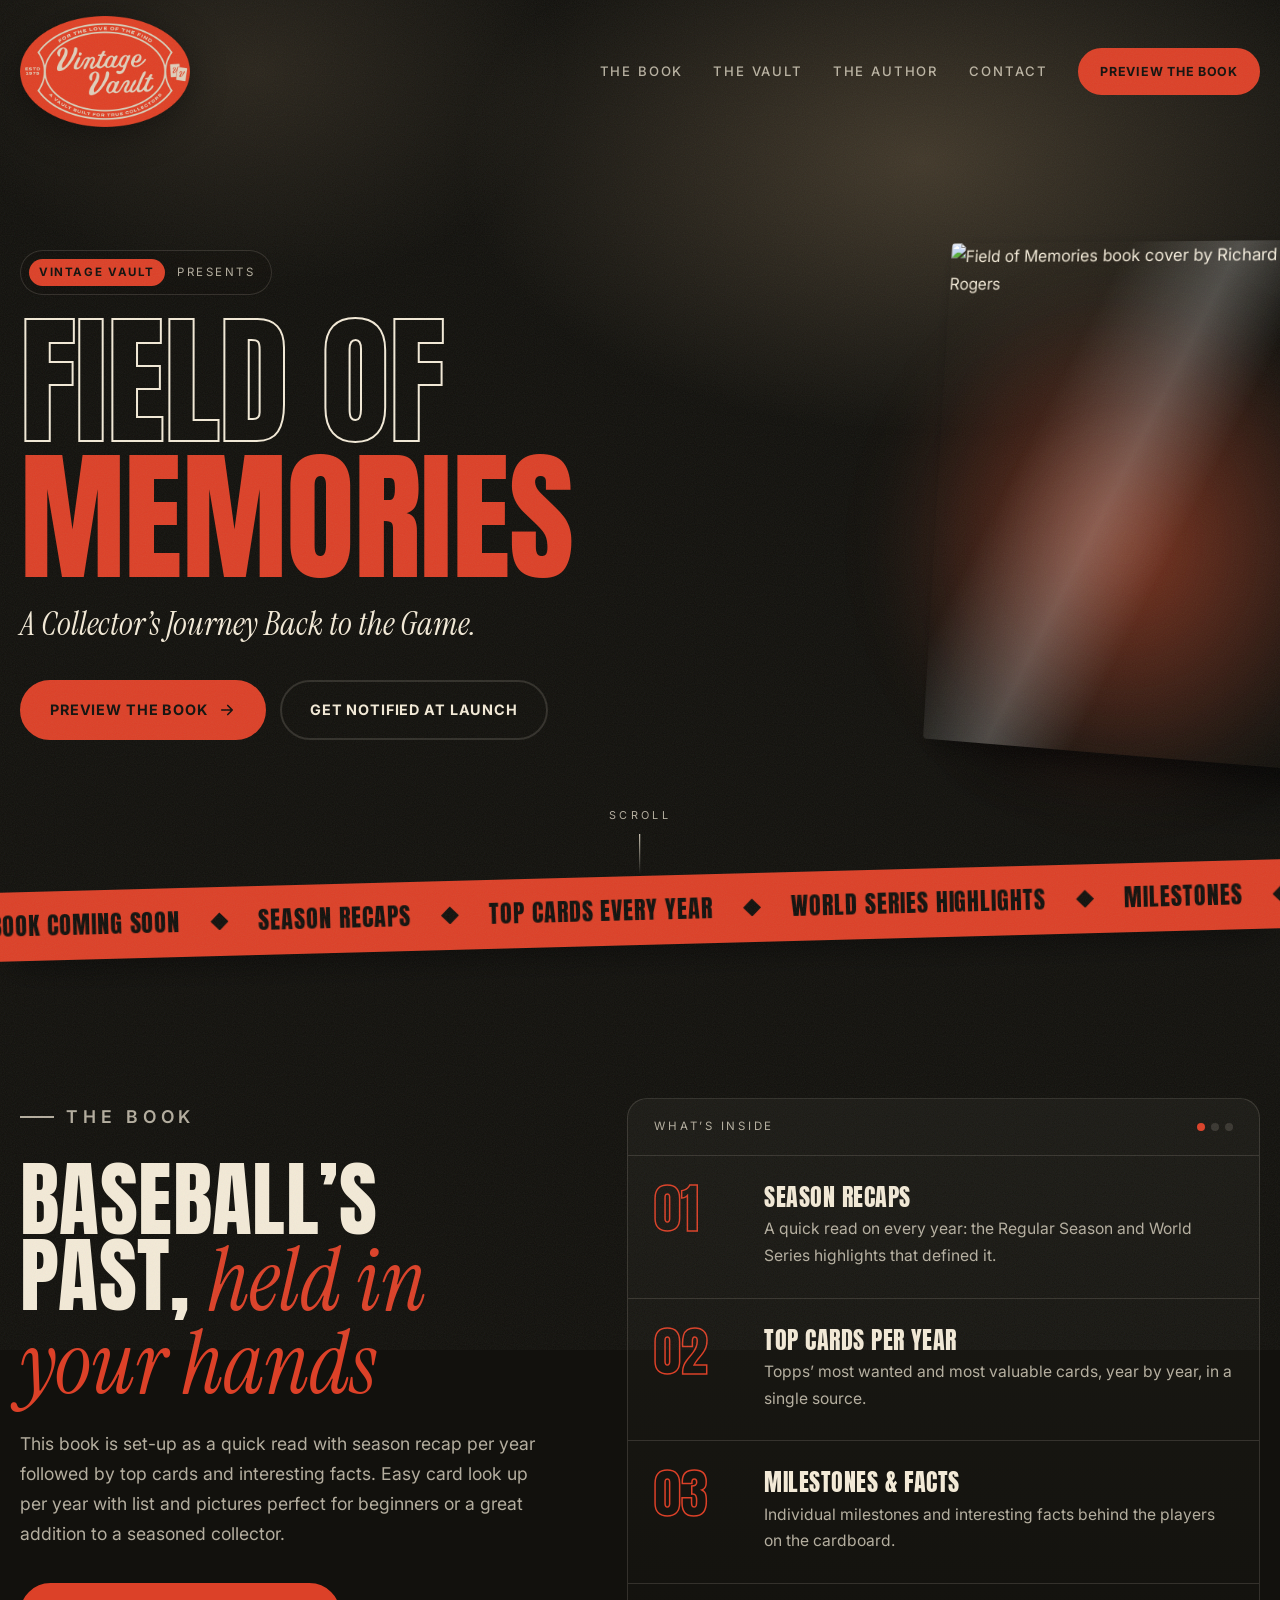
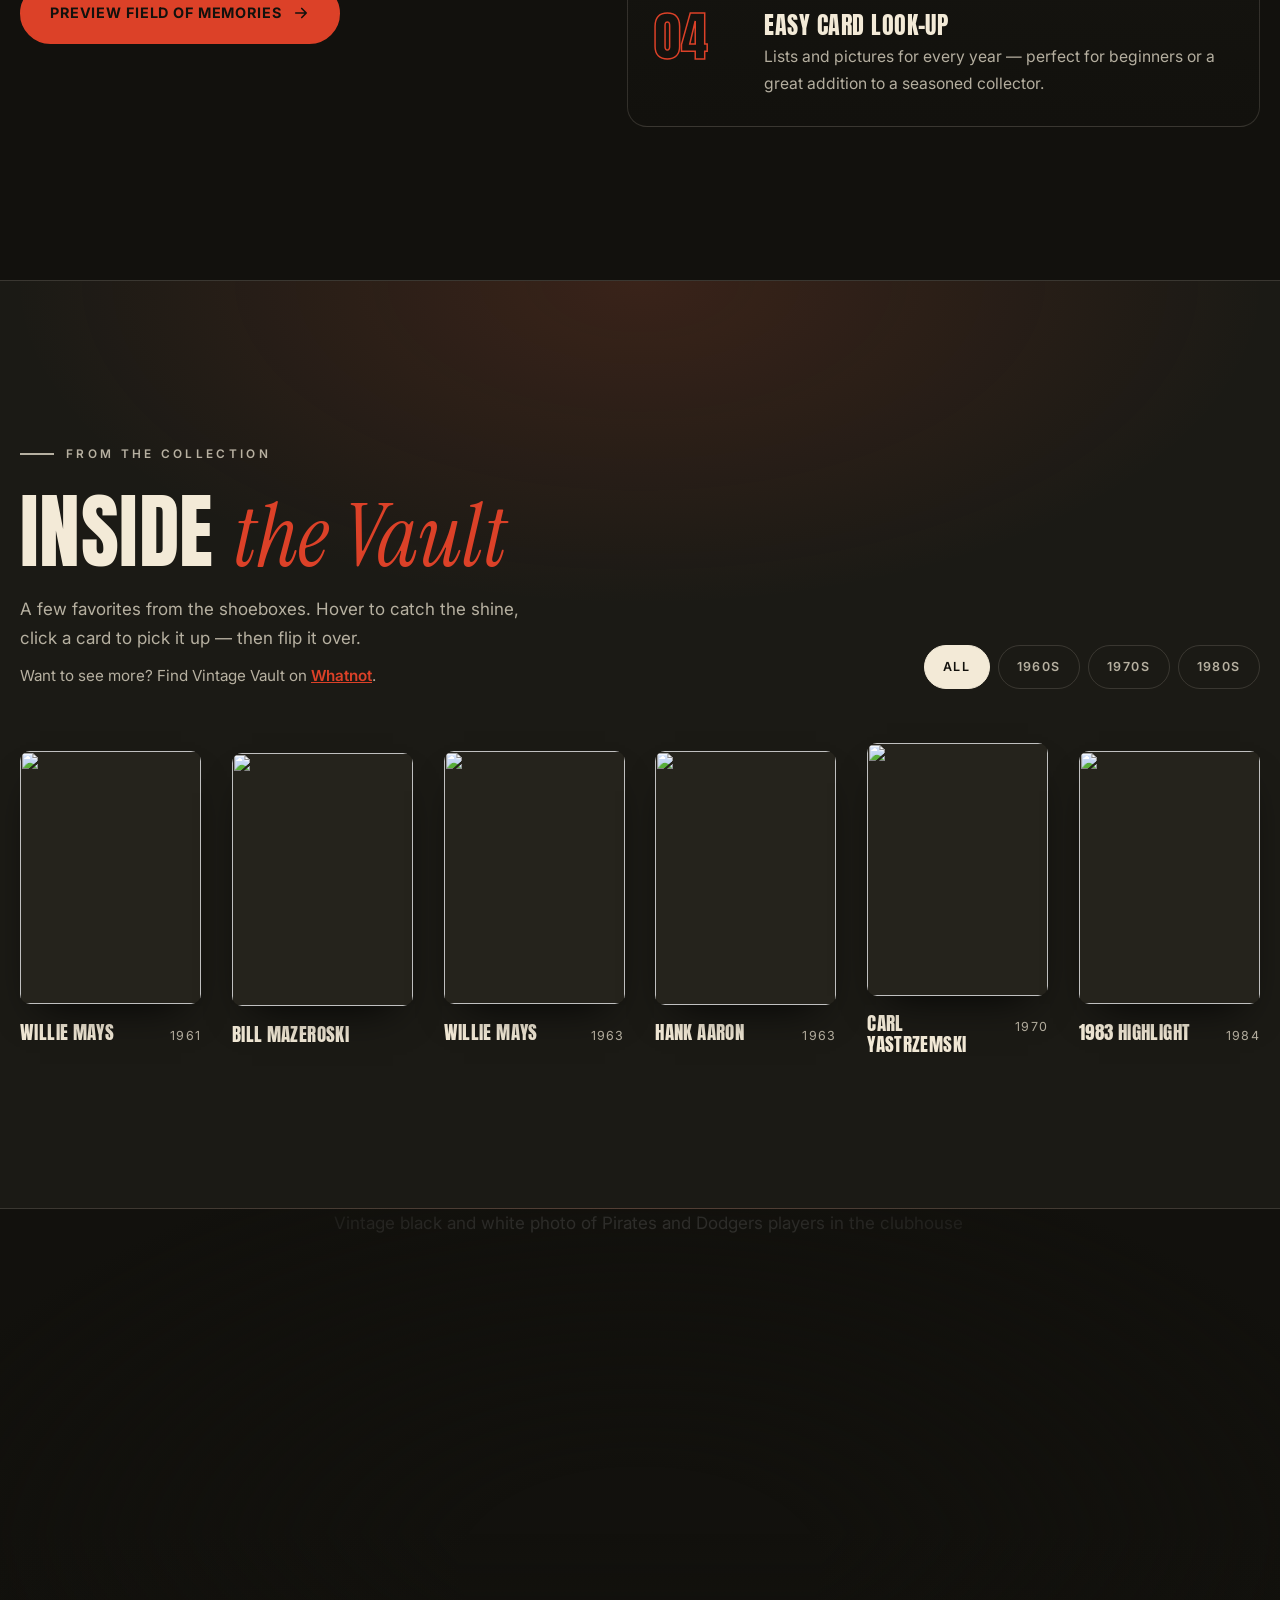
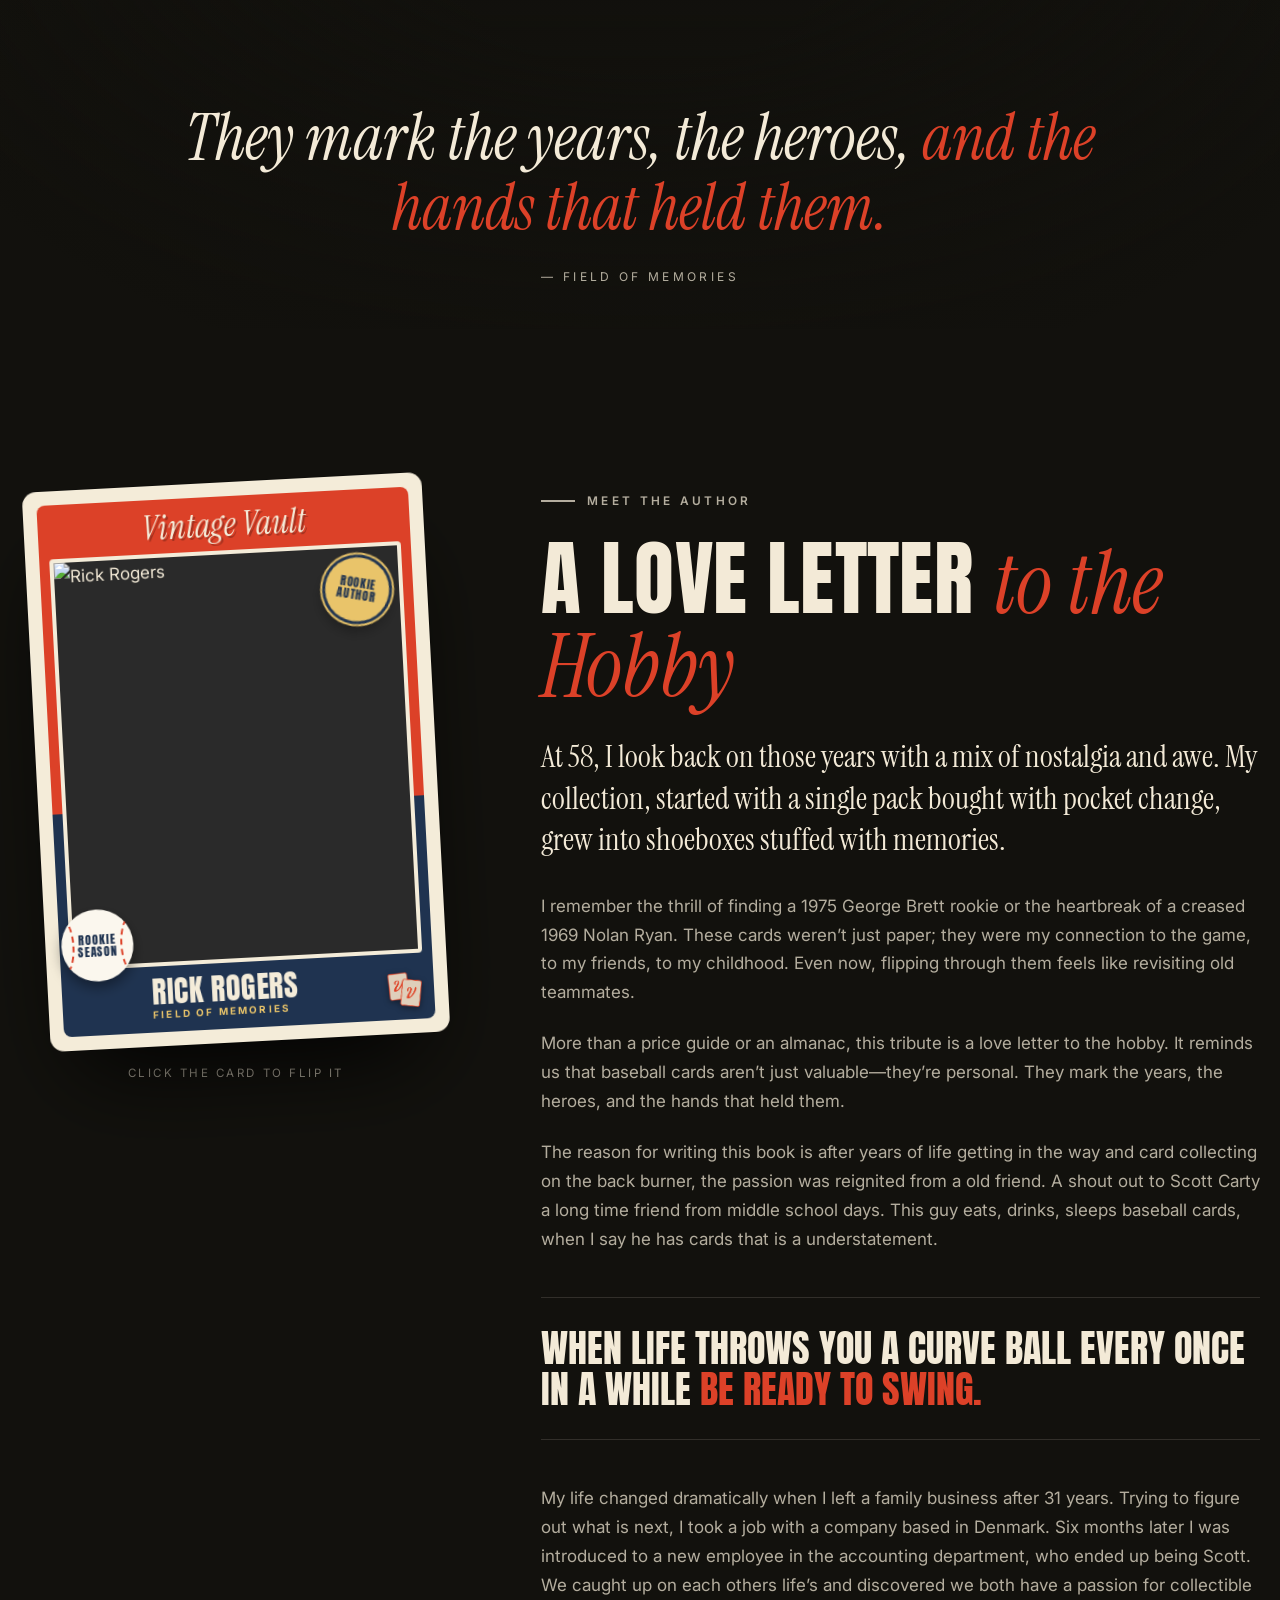
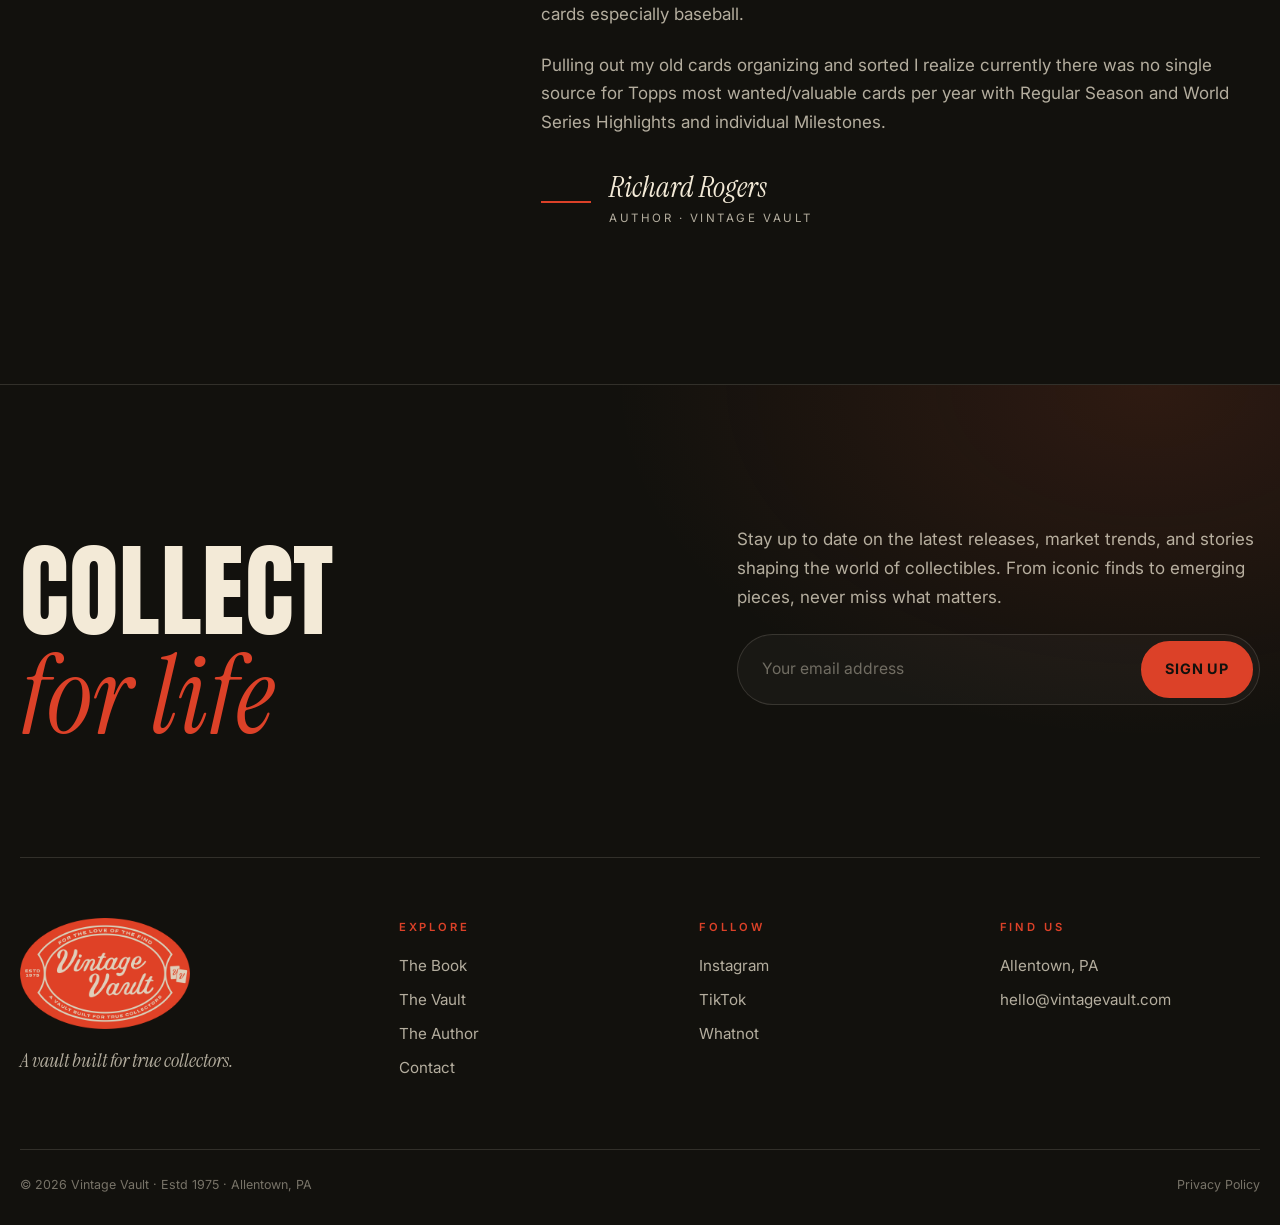
==== commit 1578d1ac: "Remove Download PDF from the book preview Co-Authored-By: Claude Opus 5.5 <noreply@anthropic.com>" ====
--- a/index.html
+++ b/index.html
@@ -309,7 +309,6 @@
     <div class="bv-top">
       <div class="bv-title"><strong>Field of Memories</strong><span>Look Inside · <span id="bvCount">Cover</span></span></div>
       <div class="bv-actions">
-        <a class="btn btn-line bv-dl" href="https://www.dropbox.com/scl/fi/o3pmnzwro0rqeu3ep0iyh/FieldofMemories_TEASER.pdf?rlkey=s6azhcti1goe1i5dv93gu29vc&st=ecki05bc&dl=0" target="_blank" rel="noopener">Download PDF</a>
         <button class="lb-btn" id="bvClose" aria-label="Close preview"><svg viewBox="0 0 24 24" fill="none" stroke="currentColor" stroke-width="2" stroke-linecap="round"><path d="M6 6l12 12M18 6L6 18"/></svg></button>
       </div>
     </div>
--- a/styles.css
+++ b/styles.css
@@ -1248,7 +1248,6 @@
 .bv-title strong { display: block; font-family: var(--display); font-weight: 400; text-transform: uppercase; font-size: 1.3rem; letter-spacing: .02em; line-height: 1.1; }
 .bv-title span { font-size: .72rem; letter-spacing: .2em; text-transform: uppercase; color: var(--cream-dim); }
 .bv-actions { display: flex; align-items: center; gap: 10px; }
-.bv-dl { padding: 11px 18px; font-size: .74rem; }
 .bv-stage {
   flex: 1;
   min-height: 0;
@@ -1267,7 +1266,6 @@
 .bv-loading { color: var(--cream-dim); font-size: .85rem; letter-spacing: .2em; text-transform: uppercase; }
 @media (max-width: 700px) {
   .bv-arrow { display: none; }
-  .bv-dl { display: none; }
   .bv-hint { margin-bottom: 12px; }
 }
 
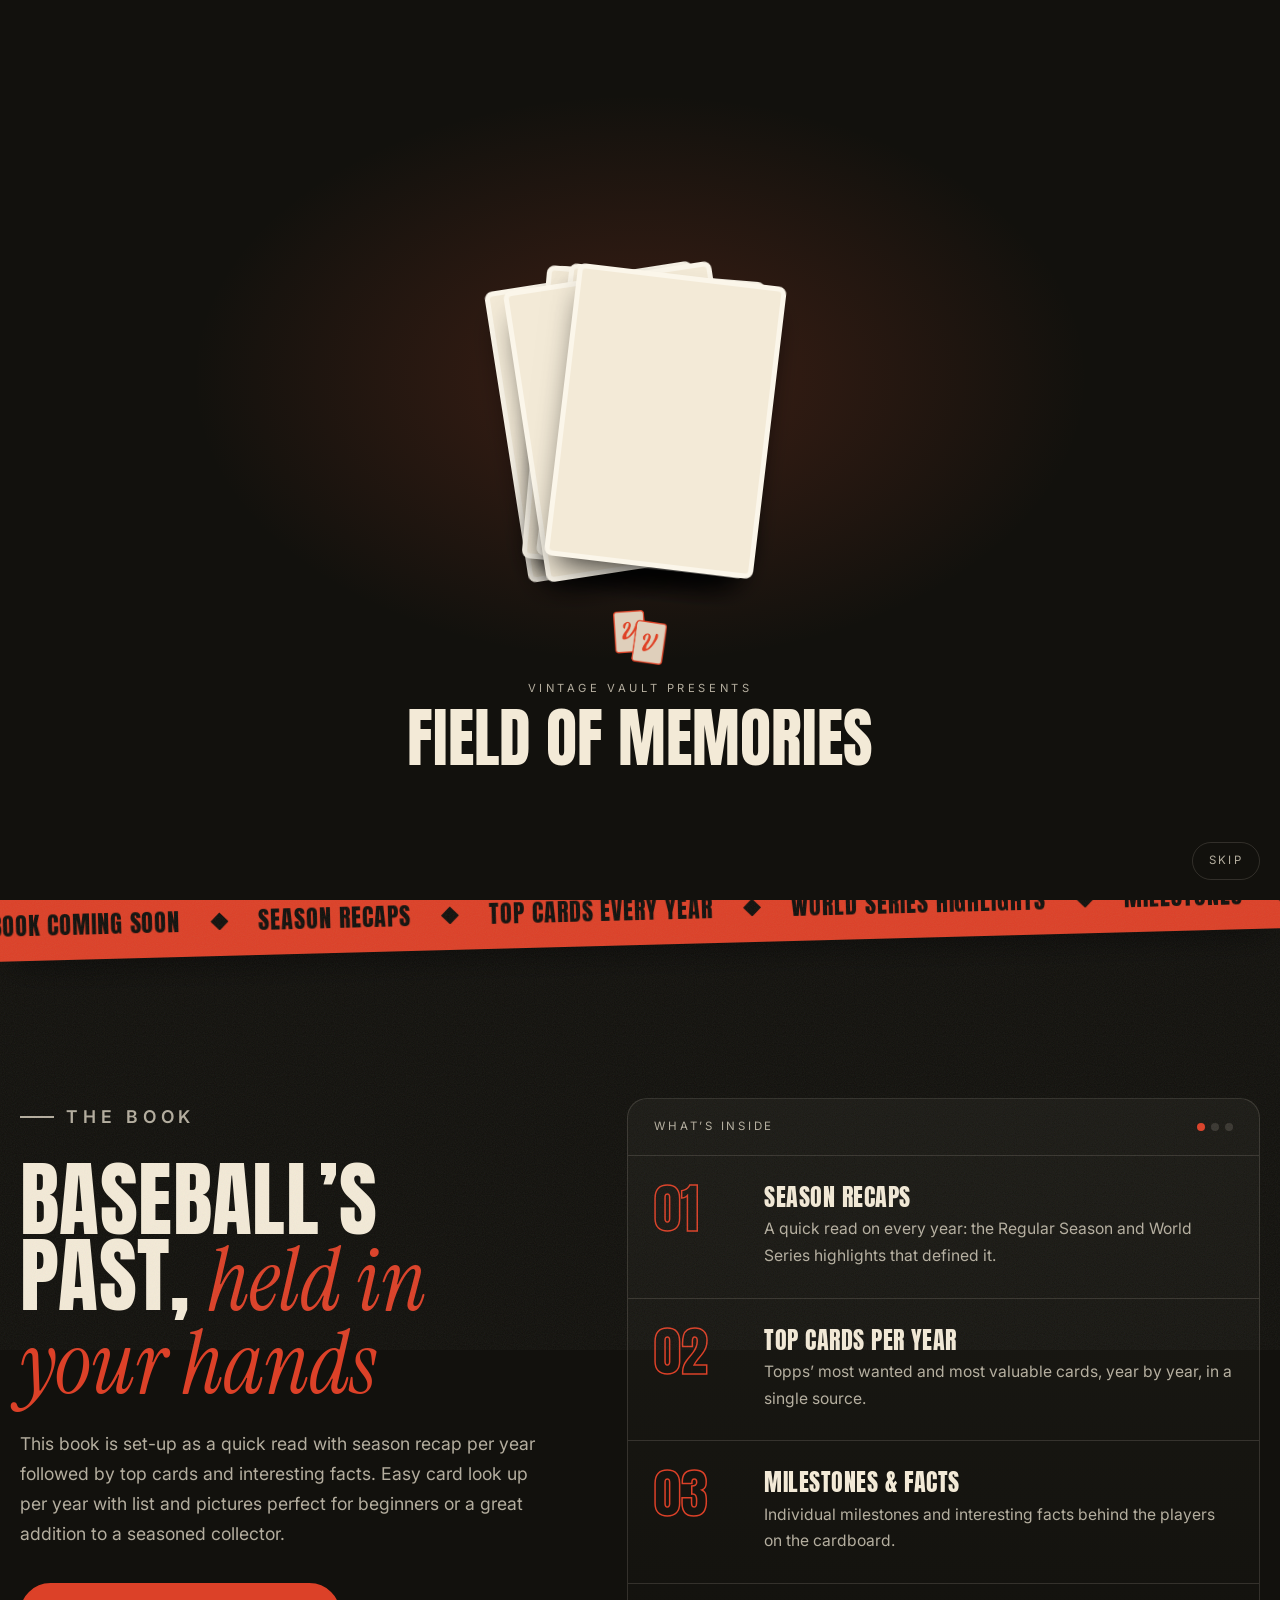
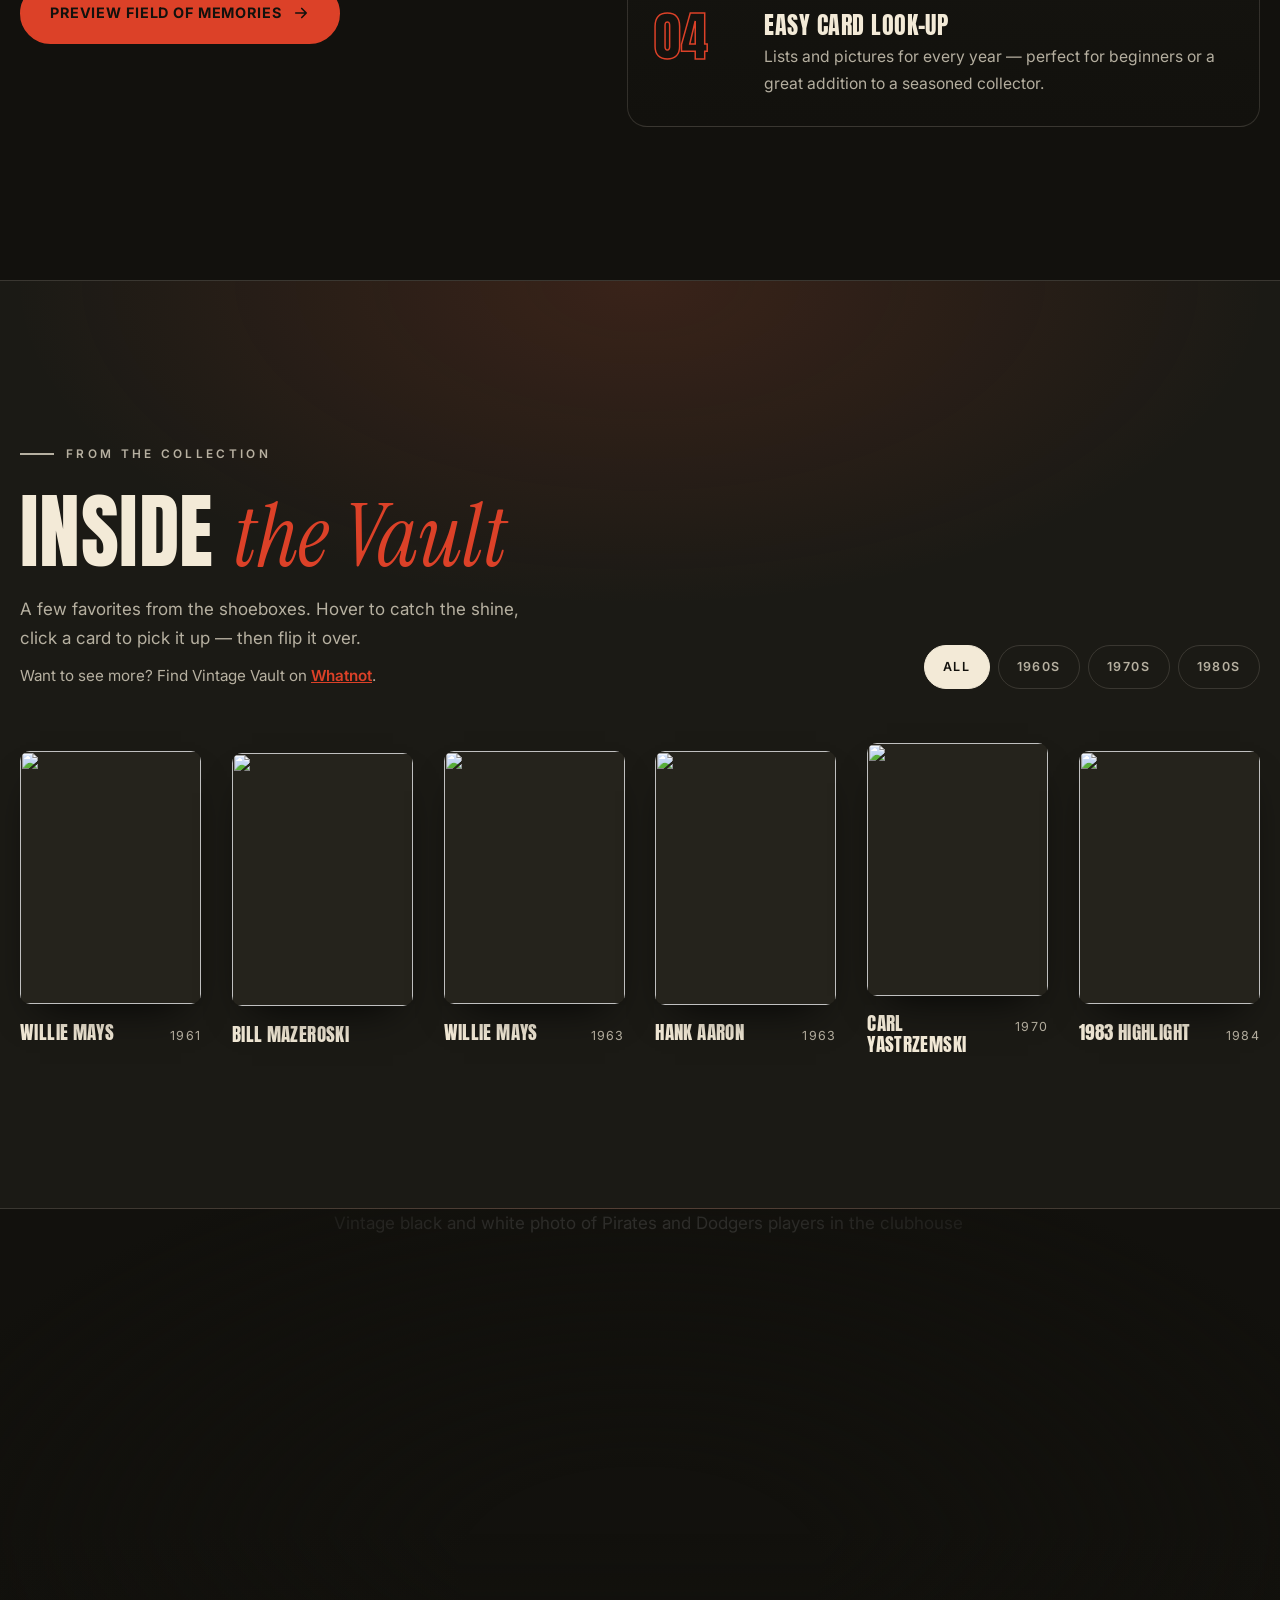
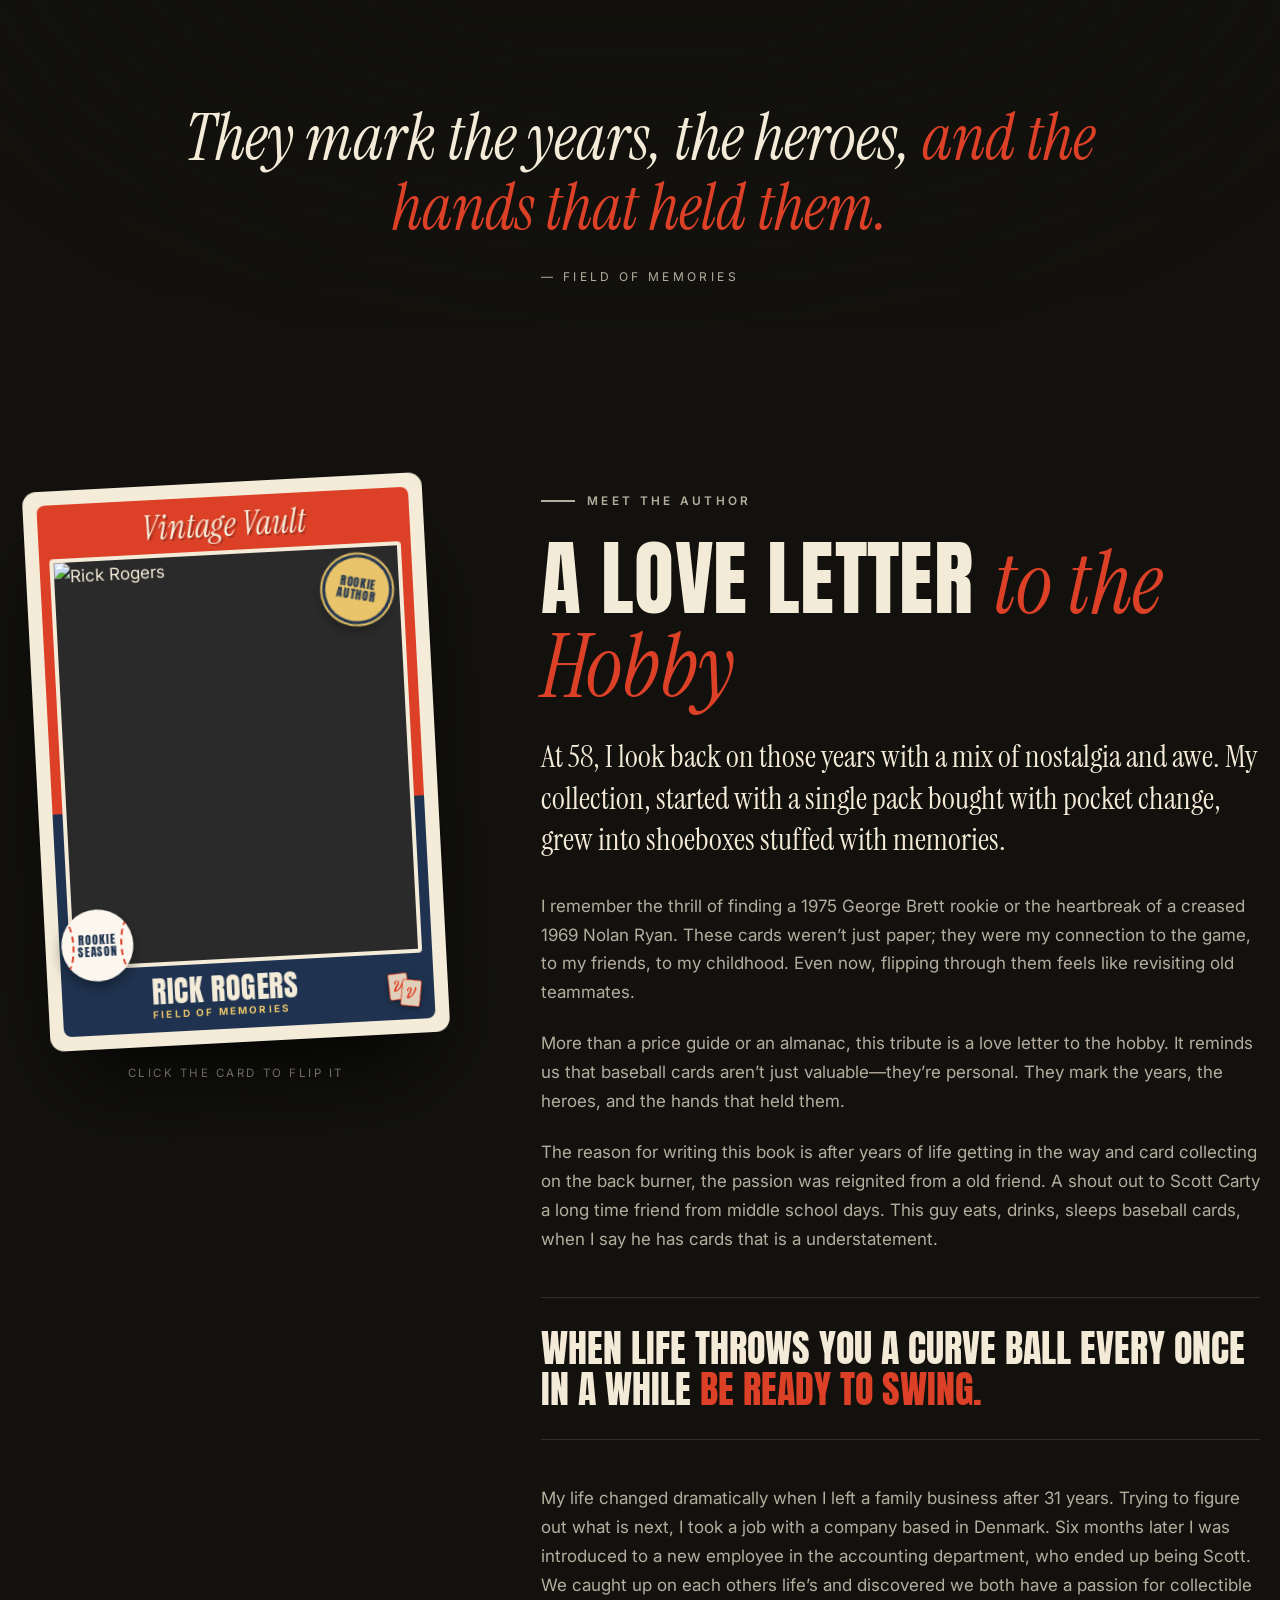
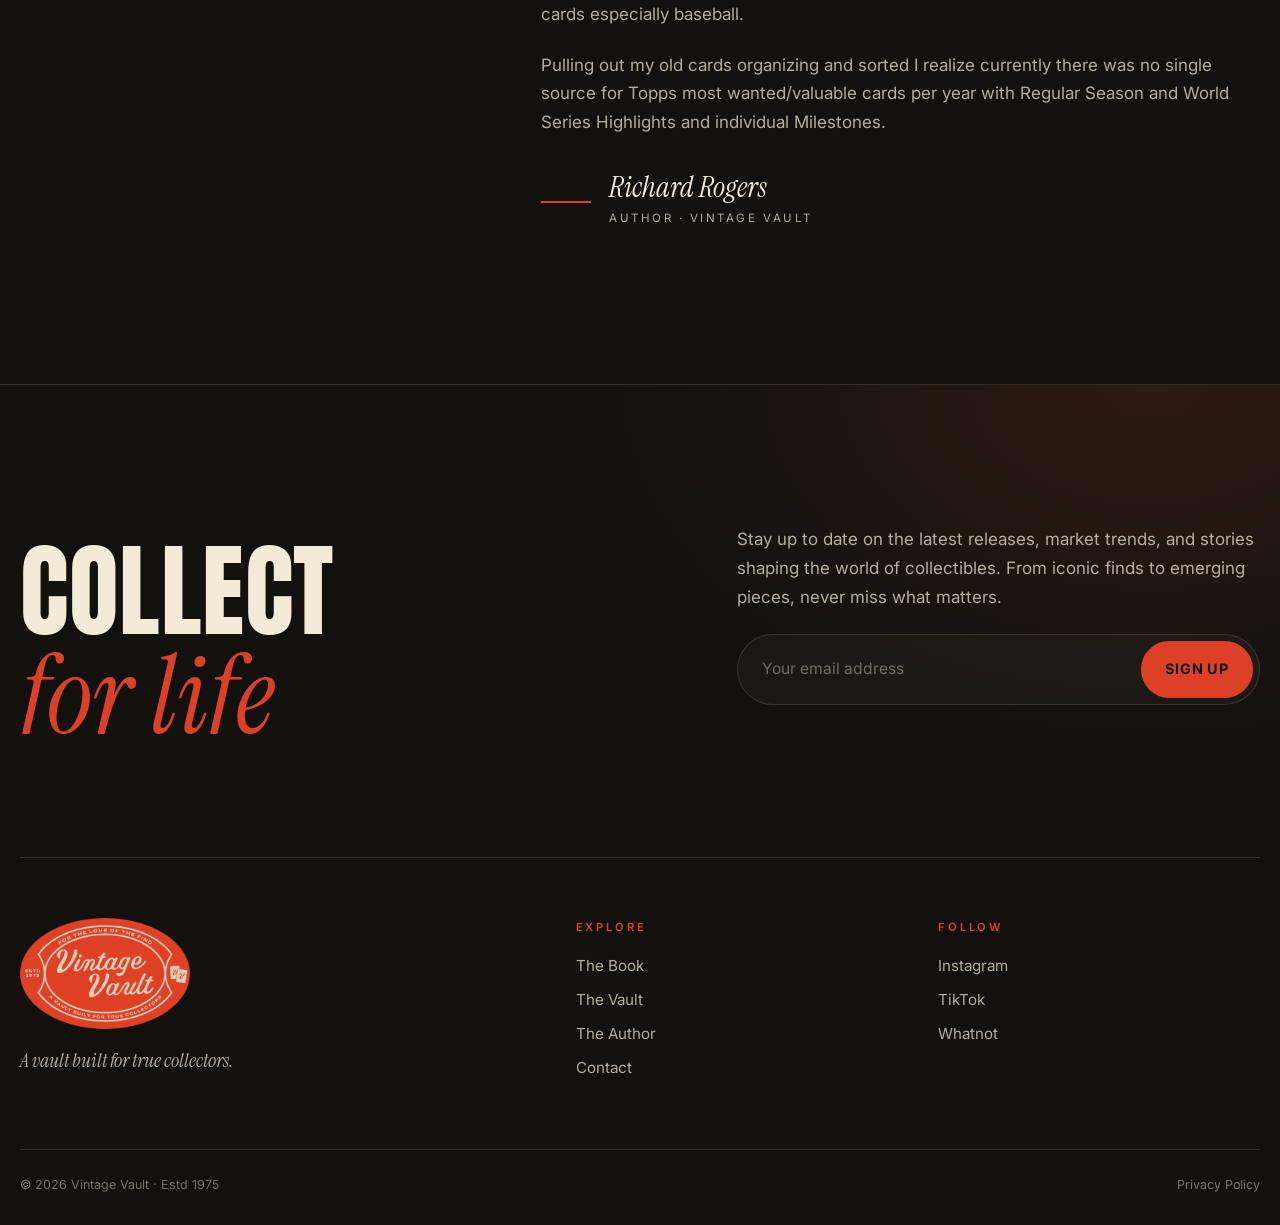
==== commit b7eaeca0: "Footer: remove Find Us and location; stop mobile page from zooming out Co-Authored-By: Claude Opus 5" ====
--- a/index.html
+++ b/index.html
@@ -259,17 +259,10 @@
             <li><a href="https://www.whatnot.com/s/THfKXav6" target="_blank" rel="noopener">Whatnot</a></li>
           </ul>
         </div>
-        <div>
-          <h4>Find Us</h4>
-          <ul>
-            <li>Allentown, PA</li>
-            <li><a href="mailto:hello@vintagevault.com">hello@vintagevault.com</a></li>
-          </ul>
-        </div>
       </div>
 
       <div class="footer-bottom">
-        <span>© <span data-year></span> Vintage Vault · Estd 1975 · Allentown, PA</span>
+        <span>© <span data-year></span> Vintage Vault · Estd 1975</span>
         <a href="#">Privacy Policy</a>
       </div>
     </div>
--- a/styles.css
+++ b/styles.css
@@ -25,7 +25,7 @@
 }
 
 *, *::before, *::after { box-sizing: border-box; }
-html { scroll-behavior: smooth; }
+html { scroll-behavior: smooth; overflow-x: hidden; overflow-x: clip; }   /* nothing may widen the page on phones (it made mobile zoom out) */
 body {
   margin: 0;
   background: var(--night);
@@ -754,7 +754,7 @@
 
 .footer-main {
   display: grid;
-  grid-template-columns: 1.3fr 1fr 1fr 1fr;
+  grid-template-columns: 1.6fr 1fr 1fr;
   gap: 40px;
   padding: 60px 0;
 }
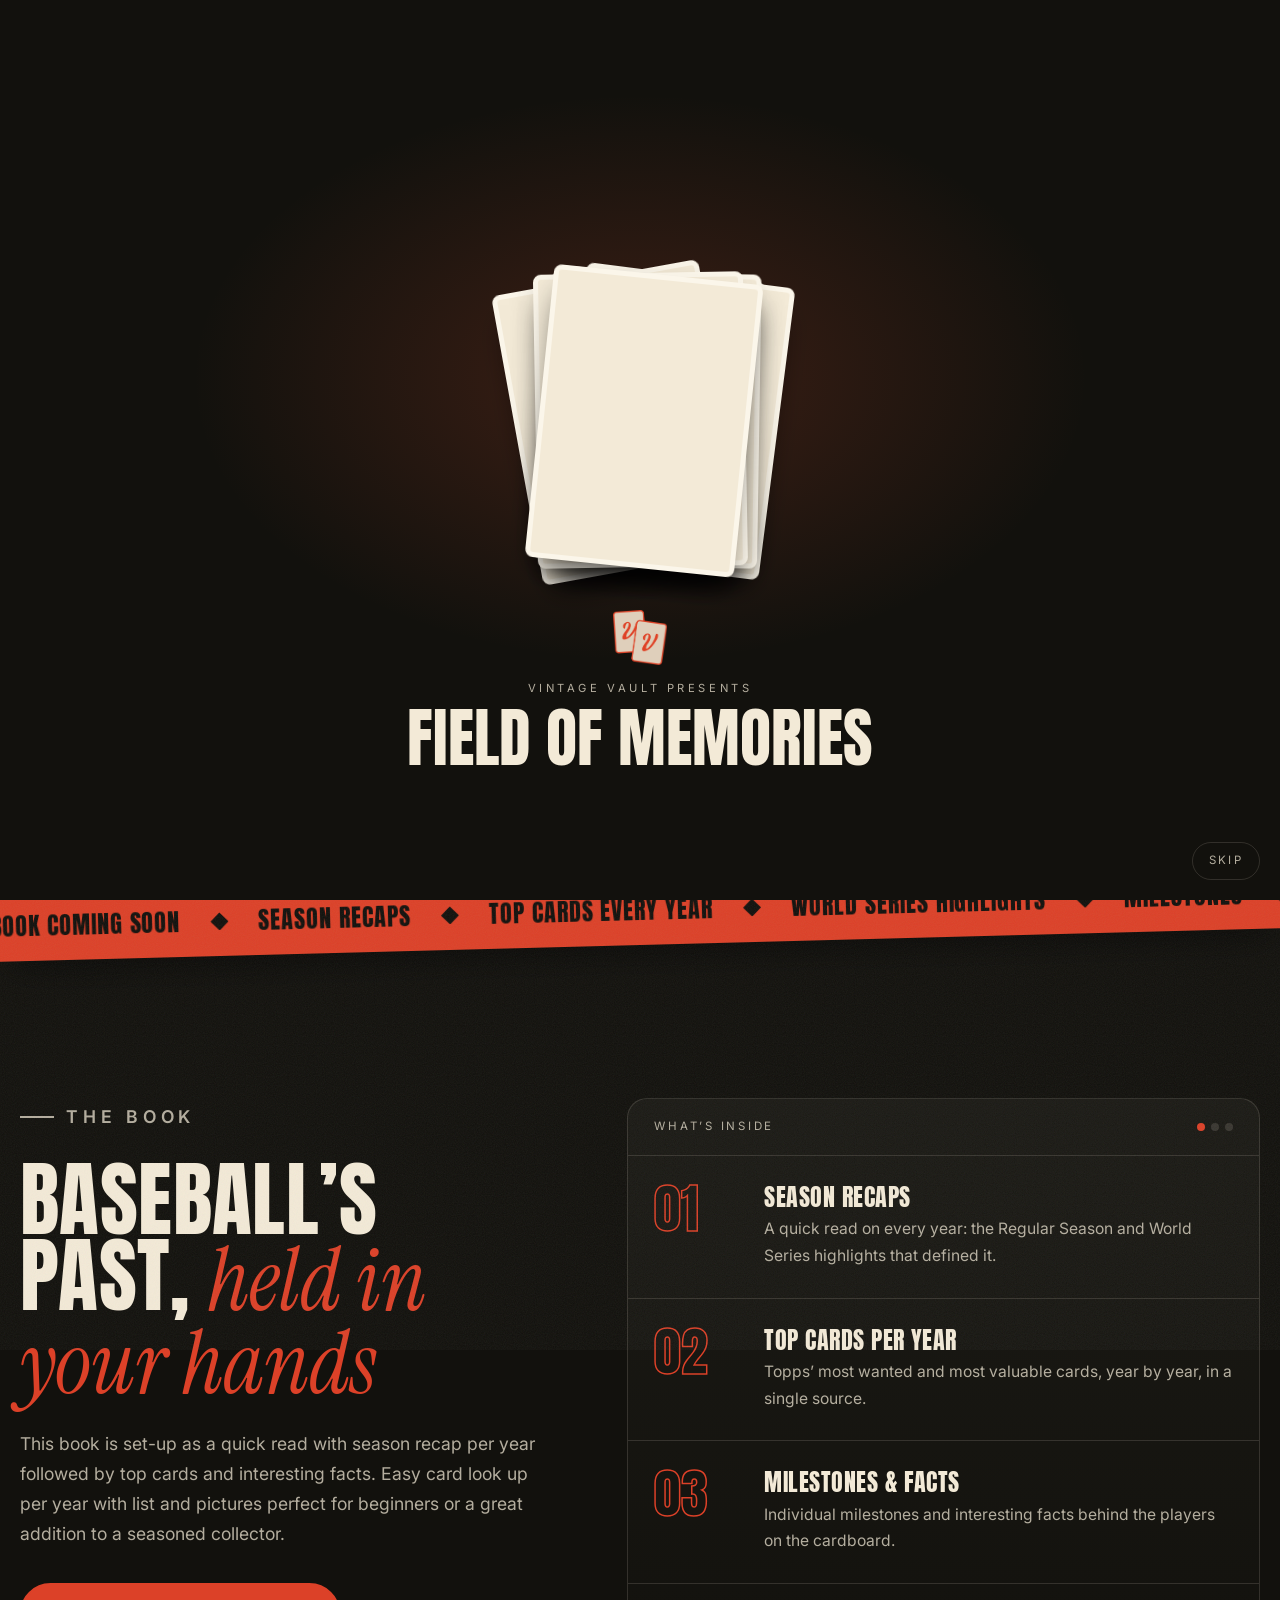
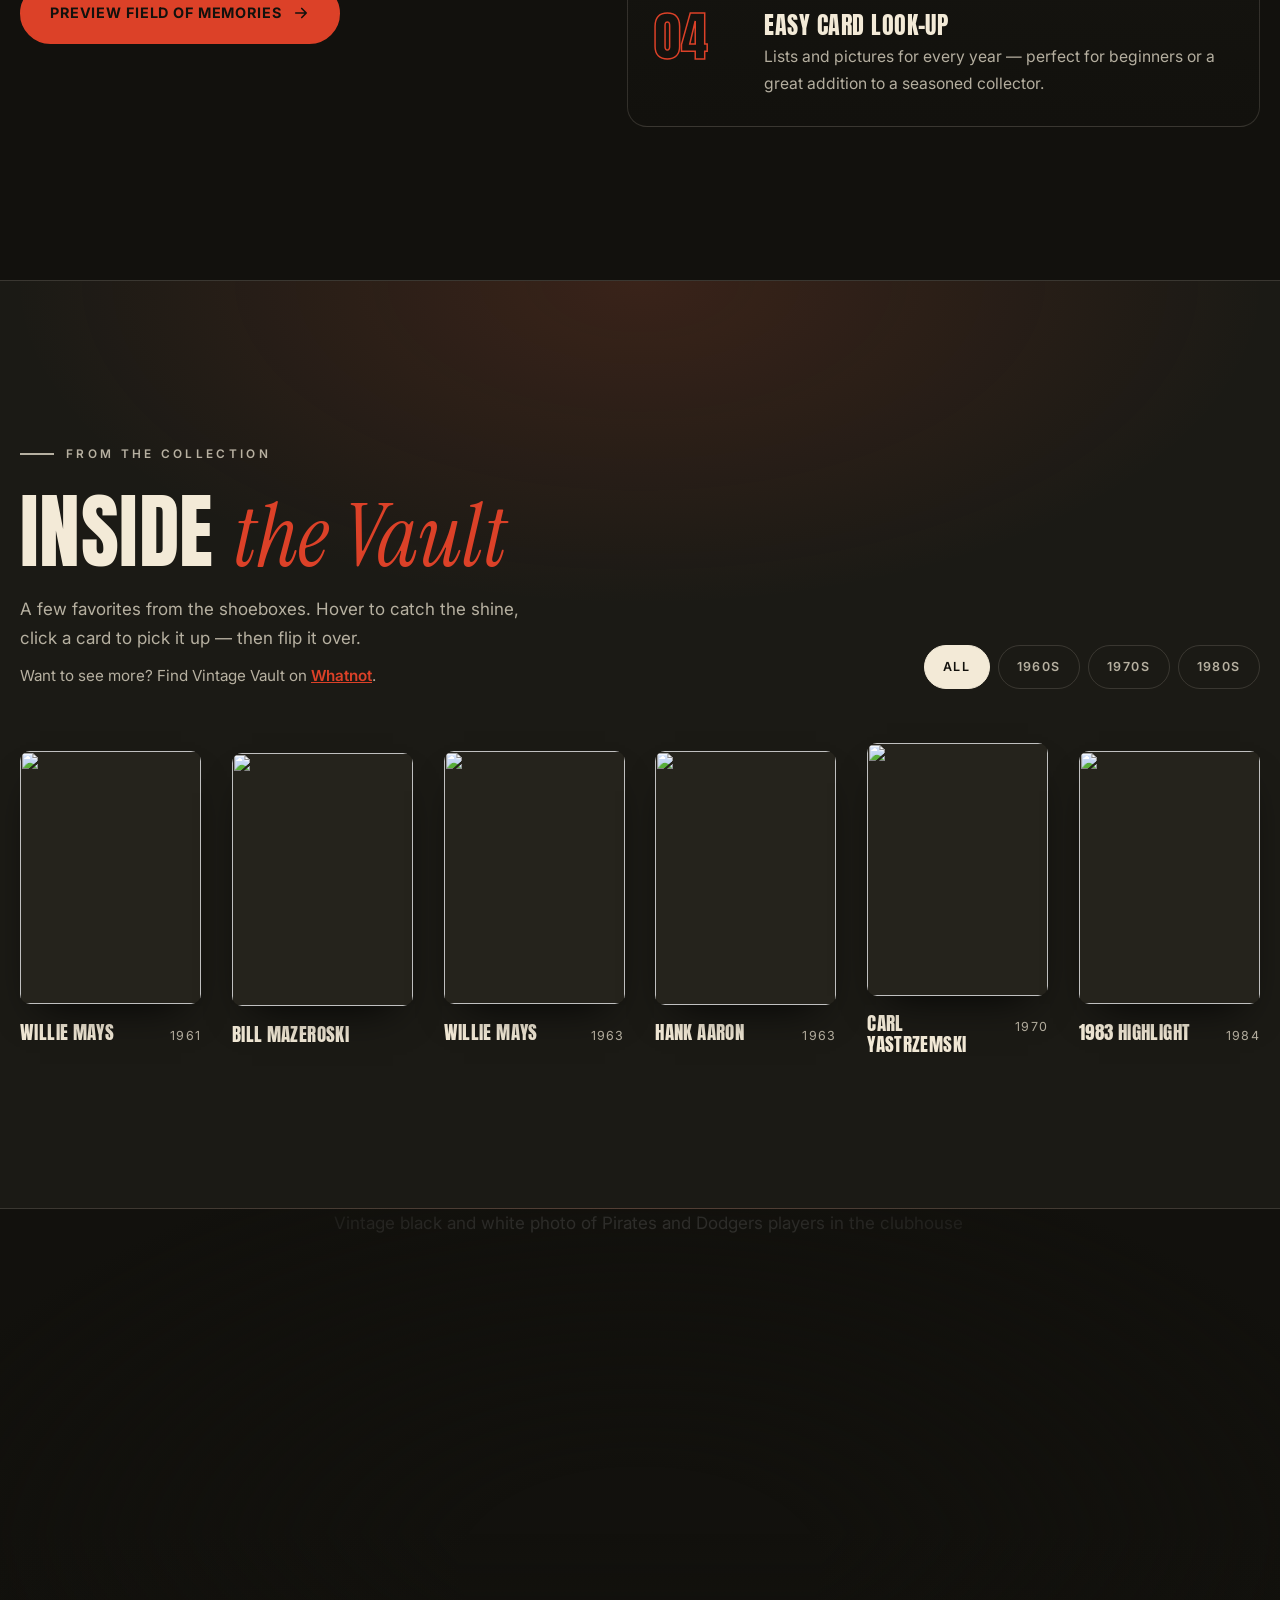
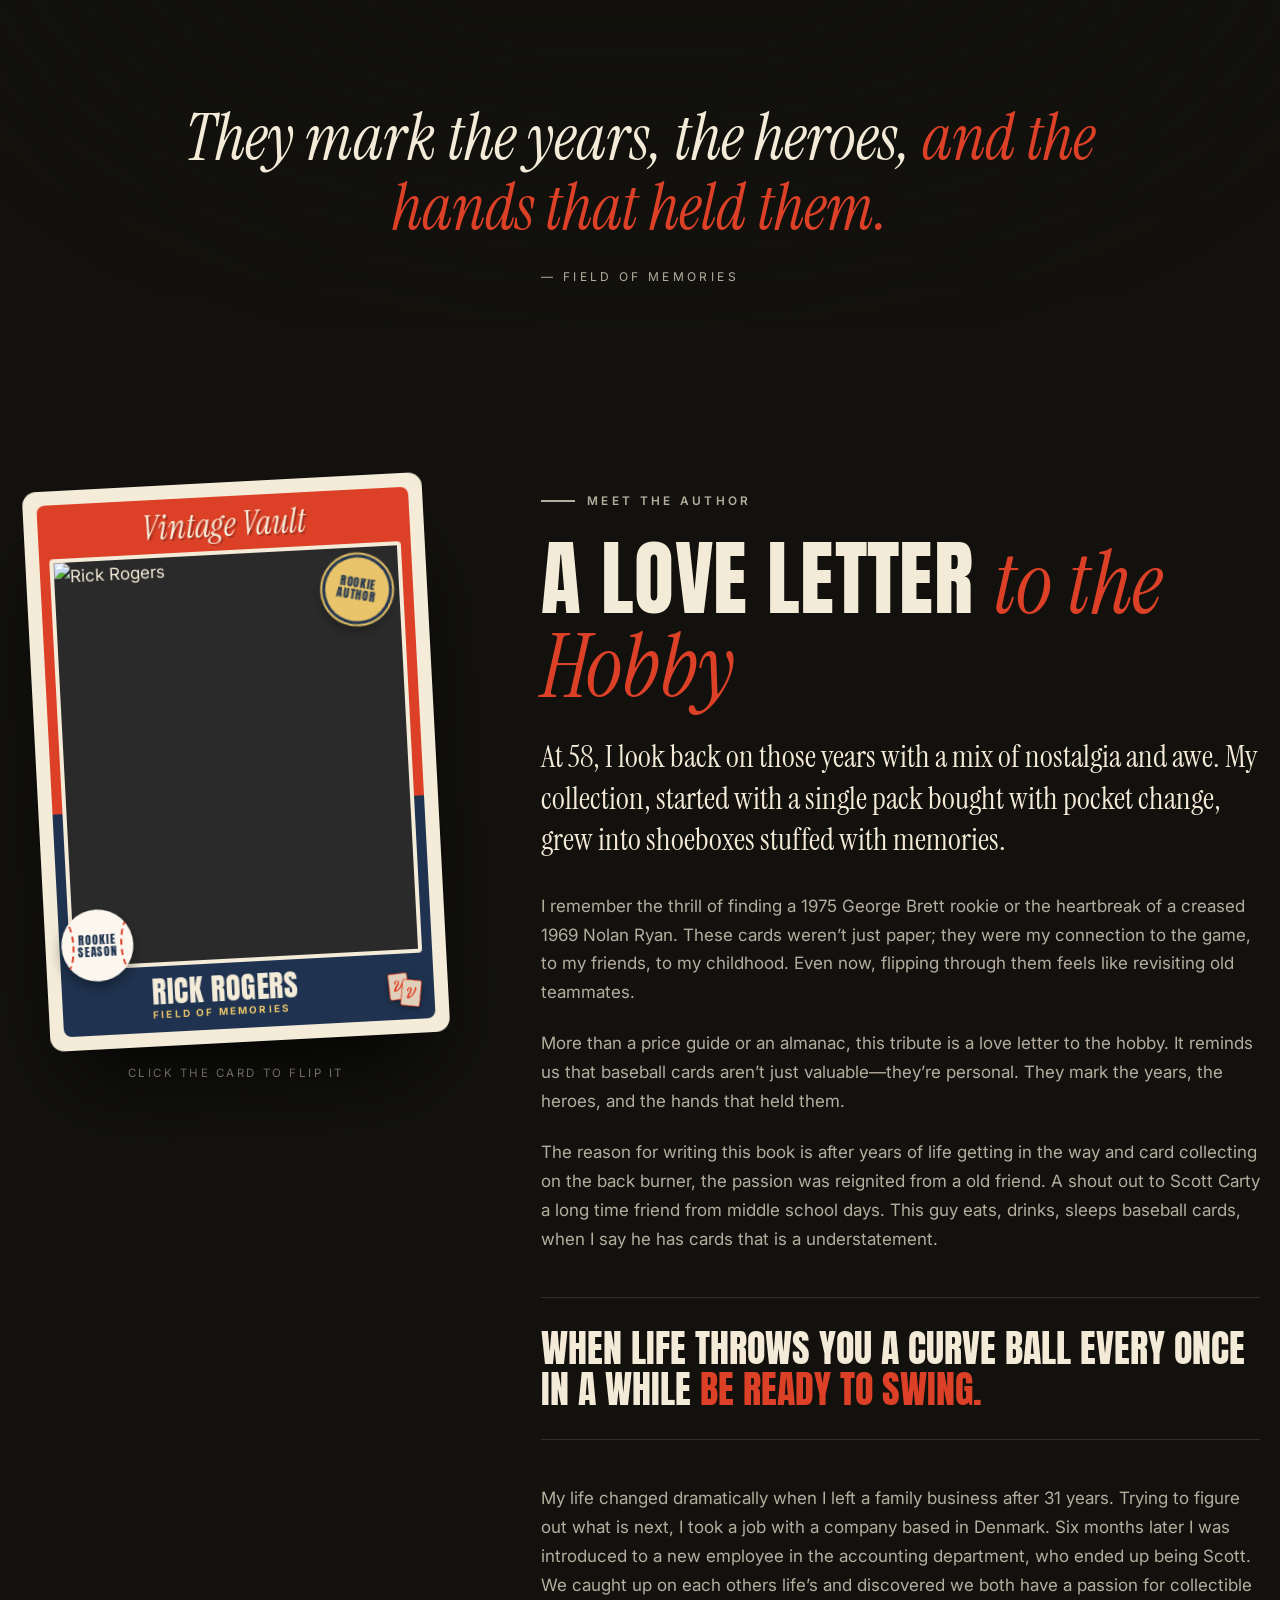
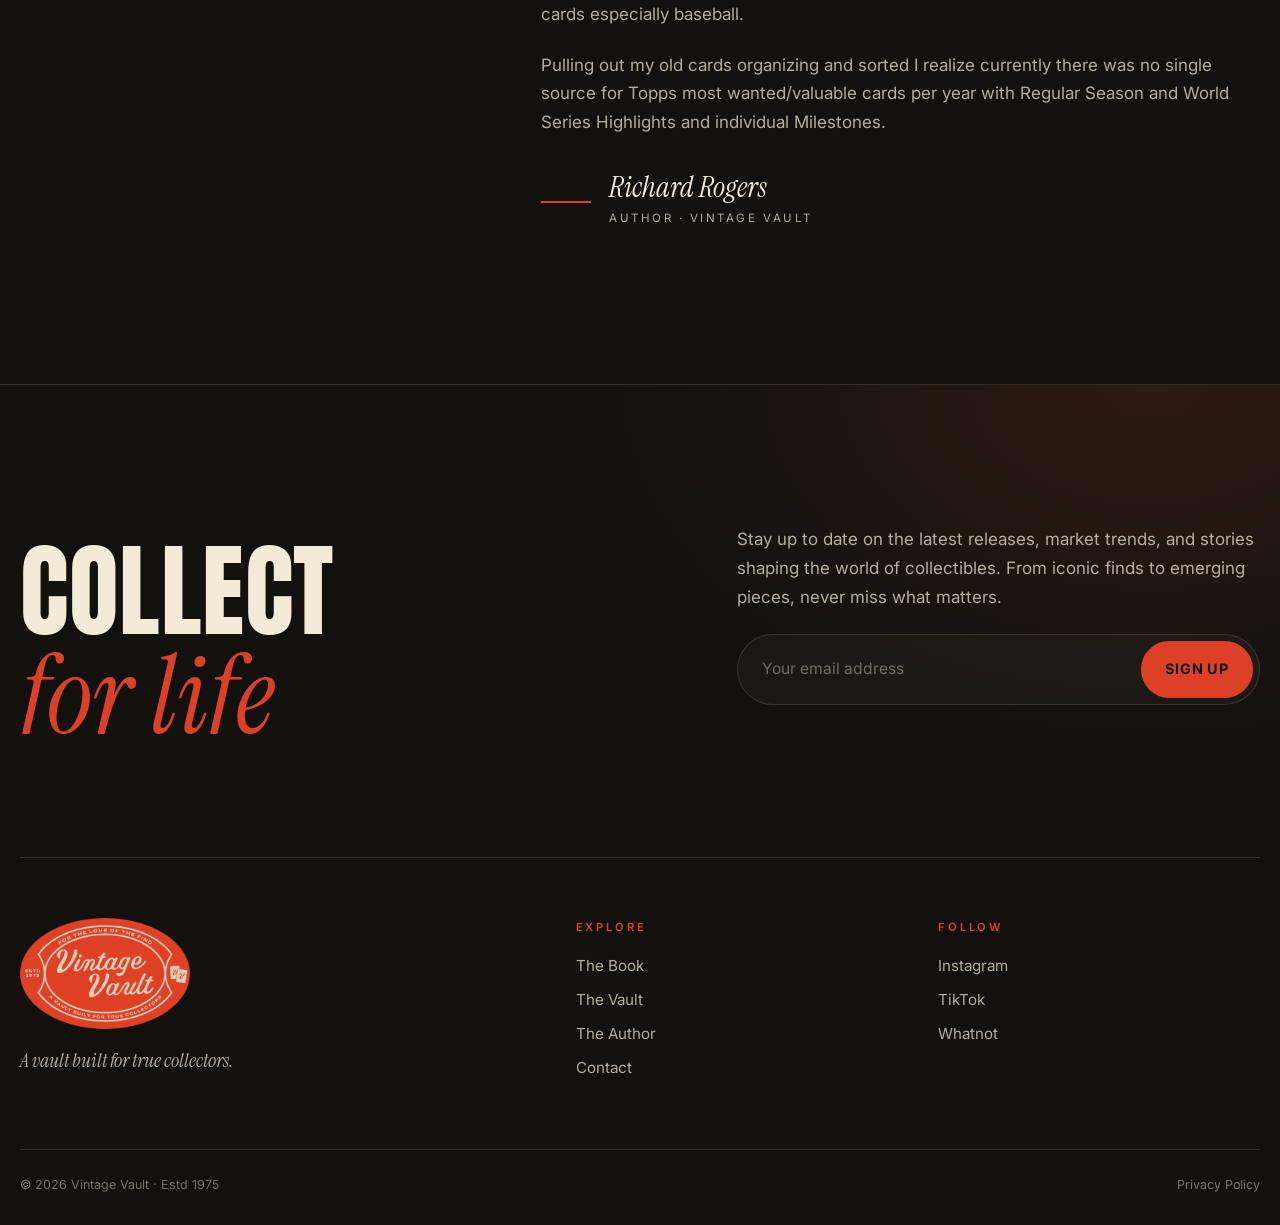
==== commit 167f933e: "Add Copyright & Legal page linked from the footer Co-Authored-By: Claude Opus 5.5 <noreply@anthropic" ====
--- a/index.html
+++ b/index.html
@@ -263,7 +263,7 @@
 
       <div class="footer-bottom">
         <span>© <span data-year></span> Vintage Vault · Estd 1975</span>
-        <a href="#">Privacy Policy</a>
+        <a href="privacy.html">Privacy Policy</a>
       </div>
     </div>
   </footer>
--- a/styles.css
+++ b/styles.css
@@ -1271,3 +1271,22 @@
 
 .hint-touch { display: none; }
 @media (hover: none) { .hint-desk { display: none; } .hint-touch { display: inline; } }
+
+/* ---------- Copyright & Legal page ---------- */
+.page-hero-sm { padding-bottom: clamp(40px, 6vw, 70px); }
+.page-hero-sm h1 { font-size: clamp(3rem, 8vw, 6.4rem); }
+.legal-section { padding-top: 10px; }
+.legal {
+  max-width: 760px;
+  background: linear-gradient(180deg, var(--night-2), var(--night));
+  border: 1px solid var(--cream-faint);
+  border-radius: 24px;
+  padding: clamp(28px, 5vw, 60px);
+}
+.legal-head { border-bottom: 1px solid var(--cream-faint); padding-bottom: 22px; margin-bottom: 26px; }
+.legal-head h2 { font-family: var(--display); font-weight: 400; text-transform: uppercase; font-size: clamp(1.8rem, 4vw, 2.6rem); margin: 0; }
+.legal-head p { margin: 6px 0 0; color: var(--red); font-weight: 600; letter-spacing: .04em; }
+.legal h3 { font-family: var(--display); font-weight: 400; text-transform: uppercase; font-size: 1.3rem; letter-spacing: .03em; margin: 38px 0 10px; }
+.legal p { color: var(--cream-dim); margin: 0 0 16px; }
+.legal a { color: var(--red); font-weight: 600; }
+.legal-edition { margin-top: 36px; padding-top: 20px; border-top: 1px solid var(--cream-faint); font-size: .85rem; letter-spacing: .14em; text-transform: uppercase; }
